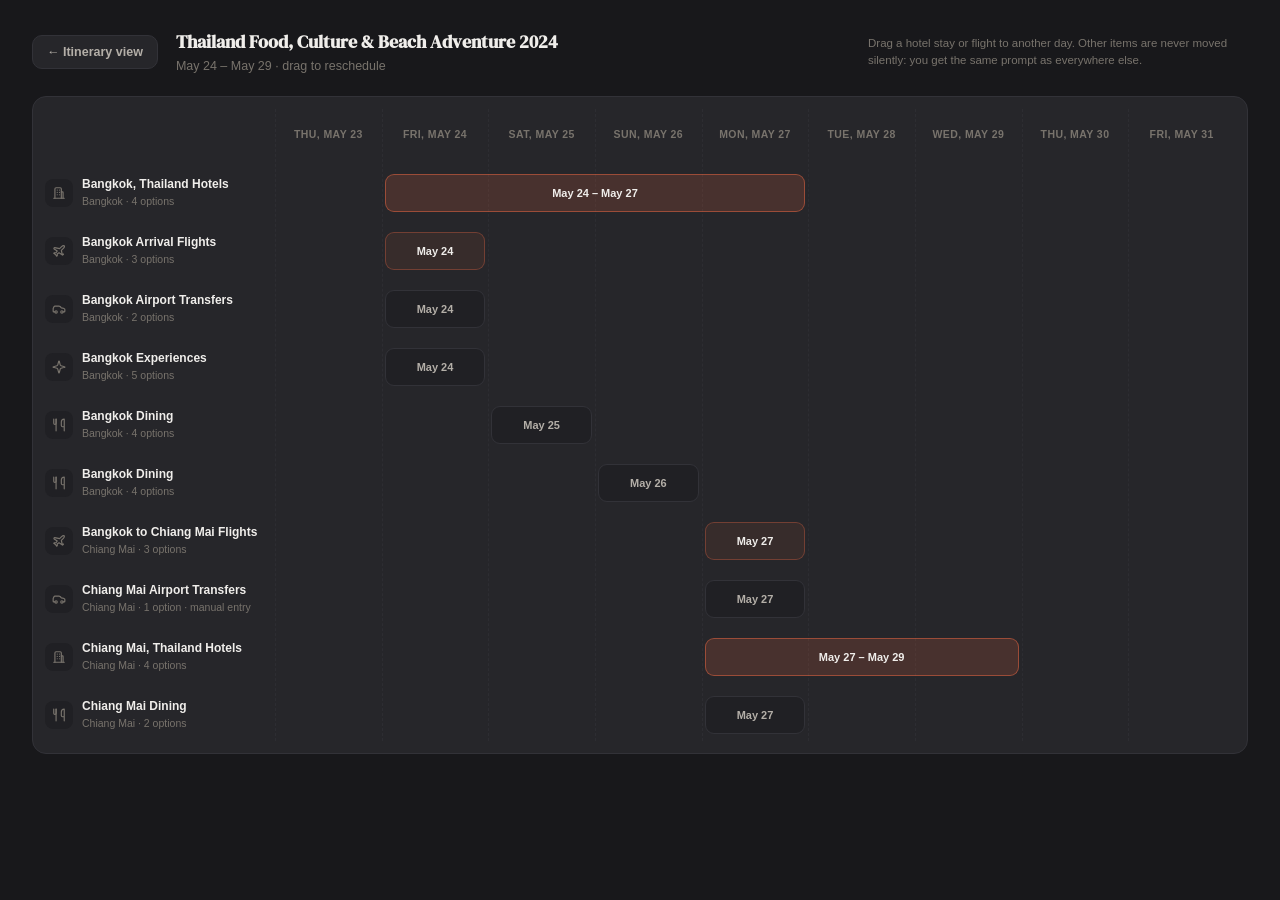
==== calendar.html @ bc31bc9a "Date cascade v3: 'other items' wording, inline date pills + prod-parity Edit Collection modal, re-pr" ====
<!DOCTYPE html>
<html lang="en" class="dark">
<head>
  <meta charset="UTF-8">
  <meta name="viewport" content="width=device-width, initial-scale=1.0">
  <title>Trip Calendar — Maestro Conductor (CON-1626)</title>
  <link rel="stylesheet" href="app-L9EWFWjM.css">
  <link rel="stylesheet" href="add-flow.css">
  <link rel="stylesheet" href="date-cascade.css">
  <style>
    body { background: var(--color-maestro-bg); color: var(--color-maestro-text-primary); font-family: -apple-system, BlinkMacSystemFont, 'Segoe UI', sans-serif; padding: 28px 32px; }
  </style>
</head>
<body>
  <div class="cal-wrap">
    <div class="cal-top">
      <a class="dc-cal-link" href="trip-detail.html" style="margin:0">← Itinerary view</a>
      <div class="cal-titles">
        <h1 class="cal-title">Thailand Food, Culture &amp; Beach Adventure 2024</h1>
        <div class="cal-range" id="cal-range"></div>
      </div>
      <div class="cal-hint">Drag a hotel stay or flight to another day. Other items are never moved silently: you get the same prompt as everywhere else.</div>
    </div>
    <div class="cal-grid" id="cal-grid"></div>
  </div>

  <script src="add-flow.js"></script>
  <script src="date-cascade.js"></script>
  <script src="dc-calendar.js"></script>
</body>
</html>
---- app-L9EWFWjM.css ----
@import "https://fonts.googleapis.com/css2?family=Commissioner:wght@100..900&family=Inter:wght@300;400;500;600;700&family=DM+Serif+Display:ital@0;1&display=swap";@layer components;@layer properties{@supports (((-webkit-hyphens:none)) and (not (margin-trim:inline))) or ((-moz-orient:inline) and (not (color:rgb(from red r g b)))){*,:before,:after,::backdrop{--tw-translate-x:0;--tw-translate-y:0;--tw-translate-z:0;--tw-scale-x:1;--tw-scale-y:1;--tw-scale-z:1;--tw-rotate-x:initial;--tw-rotate-y:initial;--tw-rotate-z:initial;--tw-skew-x:initial;--tw-skew-y:initial;--tw-scroll-snap-strictness:proximity;--tw-space-y-reverse:0;--tw-divide-y-reverse:0;--tw-border-style:solid;--tw-gradient-position:initial;--tw-gradient-from:#0000;--tw-gradient-via:#0000;--tw-gradient-to:#0000;--tw-gradient-stops:initial;--tw-gradient-via-stops:initial;--tw-gradient-from-position:0%;--tw-gradient-via-position:50%;--tw-gradient-to-position:100%;--tw-leading:initial;--tw-font-weight:initial;--tw-tracking:initial;--tw-ordinal:initial;--tw-slashed-zero:initial;--tw-numeric-figure:initial;--tw-numeric-spacing:initial;--tw-numeric-fraction:initial;--tw-shadow:0 0 #0000;--tw-shadow-color:initial;--tw-shadow-alpha:100%;--tw-inset-shadow:0 0 #0000;--tw-inset-shadow-color:initial;--tw-inset-shadow-alpha:100%;--tw-ring-color:initial;--tw-ring-shadow:0 0 #0000;--tw-inset-ring-color:initial;--tw-inset-ring-shadow:0 0 #0000;--tw-ring-inset:initial;--tw-ring-offset-width:0px;--tw-ring-offset-color:#fff;--tw-ring-offset-shadow:0 0 #0000;--tw-outline-style:solid;--tw-blur:initial;--tw-brightness:initial;--tw-contrast:initial;--tw-grayscale:initial;--tw-hue-rotate:initial;--tw-invert:initial;--tw-opacity:initial;--tw-saturate:initial;--tw-sepia:initial;--tw-drop-shadow:initial;--tw-drop-shadow-color:initial;--tw-drop-shadow-alpha:100%;--tw-drop-shadow-size:initial;--tw-backdrop-blur:initial;--tw-backdrop-brightness:initial;--tw-backdrop-contrast:initial;--tw-backdrop-grayscale:initial;--tw-backdrop-hue-rotate:initial;--tw-backdrop-invert:initial;--tw-backdrop-opacity:initial;--tw-backdrop-saturate:initial;--tw-backdrop-sepia:initial;--tw-duration:initial;--tw-ease:initial;--tw-content:"";--tw-animation-delay:0s;--tw-animation-direction:normal;--tw-animation-duration:initial;--tw-animation-fill-mode:none;--tw-animation-iteration-count:1;--tw-enter-blur:0;--tw-enter-opacity:1;--tw-enter-rotate:0;--tw-enter-scale:1;--tw-enter-translate-x:0;--tw-enter-translate-y:0;--tw-exit-blur:0;--tw-exit-opacity:1;--tw-exit-rotate:0;--tw-exit-scale:1;--tw-exit-translate-x:0;--tw-exit-translate-y:0}}}@layer theme{:root,:host{--font-sans:"Commissioner", "Inter", ui-sans-serif, system-ui, sans-serif;--font-serif:"DM Serif Display", ui-serif, Georgia, Cambria, "Times New Roman", serif;--font-mono:ui-monospace, SFMono-Regular, Menlo, Monaco, Consolas, "Liberation Mono", "Courier New", monospace;--color-red-400:oklch(70.4% .191 22.216);--color-red-500:oklch(63.7% .237 25.331);--color-red-600:oklch(57.7% .245 27.325);--color-red-700:oklch(50.5% .213 27.518);--color-orange-500:oklch(70.5% .213 47.604);--color-amber-50:oklch(98.7% .022 95.277);--color-amber-300:oklch(87.9% .169 91.605);--color-amber-500:oklch(76.9% .188 70.08);--color-amber-600:oklch(66.6% .179 58.318);--color-amber-700:oklch(55.5% .163 48.998);--color-amber-950:oklch(27.9% .077 45.635);--color-emerald-50:oklch(97.9% .021 166.113);--color-emerald-300:oklch(84.5% .143 164.978);--color-emerald-500:oklch(69.6% .17 162.48);--color-emerald-600:oklch(59.6% .145 163.225);--color-emerald-700:oklch(50.8% .118 165.612);--color-emerald-950:oklch(26.2% .051 172.552);--color-teal-50:oklch(98.4% .014 180.72);--color-teal-300:oklch(85.5% .138 181.071);--color-teal-600:oklch(60% .118 184.704);--color-teal-700:oklch(51.1% .096 186.391);--color-teal-950:oklch(27.7% .046 192.524);--color-cyan-50:oklch(98.4% .019 200.873);--color-cyan-300:oklch(86.5% .127 207.078);--color-cyan-600:oklch(60.9% .126 221.723);--color-cyan-700:oklch(52% .105 223.128);--color-cyan-950:oklch(30.2% .056 229.695);--color-blue-50:oklch(97% .014 254.604);--color-blue-300:oklch(80.9% .105 251.813);--color-blue-500:oklch(62.3% .214 259.815);--color-blue-600:oklch(54.6% .245 262.881);--color-blue-700:oklch(48.8% .243 264.376);--color-blue-950:oklch(28.2% .091 267.935);--color-purple-50:oklch(97.7% .014 308.299);--color-purple-300:oklch(82.7% .119 306.383);--color-purple-600:oklch(55.8% .288 302.321);--color-purple-700:oklch(49.6% .265 301.924);--color-purple-950:oklch(29.1% .149 302.717);--color-slate-100:oklch(96.8% .007 247.896);--color-slate-300:oklch(86.9% .022 252.894);--color-slate-600:oklch(44.6% .043 257.281);--color-slate-700:oklch(37.2% .044 257.287);--color-slate-800:oklch(27.9% .041 260.031);--color-gray-100:oklch(96.7% .003 264.542);--color-gray-300:oklch(87.2% .01 258.338);--color-gray-400:oklch(70.7% .022 261.325);--color-gray-600:oklch(44.6% .03 256.802);--color-gray-700:oklch(37.3% .034 259.733);--color-gray-800:oklch(27.8% .033 256.848);--color-black:#000;--color-white:#fff;--spacing:.25rem;--container-xs:20rem;--container-sm:24rem;--container-md:28rem;--container-lg:32rem;--container-xl:36rem;--container-2xl:42rem;--container-3xl:48rem;--container-4xl:56rem;--container-5xl:64rem;--container-6xl:72rem;--text-xs:.75rem;--text-xs--line-height:calc(1 / .75);--text-sm:.875rem;--text-sm--line-height:calc(1.25 / .875);--text-base:1rem;--text-base--line-height:calc(1.5 / 1);--text-lg:1.125rem;--text-lg--line-height:calc(1.75 / 1.125);--text-xl:1.25rem;--text-xl--line-height:calc(1.75 / 1.25);--text-2xl:1.5rem;--text-2xl--line-height:calc(2 / 1.5);--text-3xl:1.875rem;--text-3xl--line-height:calc(2.25 / 1.875);--text-4xl:2.25rem;--text-4xl--line-height:calc(2.5 / 2.25);--text-5xl:3rem;--text-5xl--line-height:1;--font-weight-normal:400;--font-weight-medium:500;--font-weight-semibold:600;--font-weight-bold:700;--tracking-tight:-.025em;--tracking-normal:0em;--tracking-wide:.025em;--tracking-wider:.05em;--tracking-widest:.1em;--leading-tight:1.25;--leading-snug:1.375;--leading-relaxed:1.625;--drop-shadow-sm:0 1px 2px #00000026;--drop-shadow-2xl:0 25px 25px #00000026;--ease-out:cubic-bezier(0, 0, .2, 1);--ease-in-out:cubic-bezier(.4, 0, .2, 1);--animate-spin:spin 1s linear infinite;--animate-pulse:pulse 2s cubic-bezier(.4, 0, .6, 1) infinite;--animate-bounce:bounce 1s infinite;--blur-sm:8px;--aspect-video:16 / 9;--default-transition-duration:.15s;--default-transition-timing-function:cubic-bezier(.4, 0, .2, 1);--default-font-family:var(--font-sans);--default-mono-font-family:var(--font-mono);--ease-maestro:cubic-bezier(.4, 0, .2, 1);--color-maestro-bg:rgb(var(--maestro-bg));--color-maestro-surface:rgb(var(--maestro-surface));--color-maestro-surface-raised:rgb(var(--maestro-surface-raised));--color-maestro-border:rgb(var(--maestro-border));--color-maestro-border-hover:rgb(var(--maestro-border-hover));--color-maestro-accent:rgb(var(--maestro-accent));--color-maestro-accent-hover:rgb(var(--maestro-accent-hover));--color-maestro-accent-light:rgb(var(--maestro-accent-light));--color-maestro-text-primary:rgb(var(--maestro-text-primary));--color-maestro-text-secondary:rgb(var(--maestro-text-secondary));--color-maestro-text-tertiary:rgb(var(--maestro-text-tertiary));--color-maestro-success:rgb(var(--maestro-success));--color-maestro-success-light:rgb(var(--maestro-success-light));--color-maestro-warning:rgb(var(--maestro-warning));--color-maestro-warning-light:rgb(var(--maestro-warning-light));--color-maestro-danger:rgb(var(--maestro-danger));--color-maestro-danger-light:rgb(var(--maestro-danger-light));--color-maestro-info:rgb(var(--maestro-info));--color-maestro-info-light:rgb(var(--maestro-info-light));--color-maestro-review:rgb(var(--maestro-review));--color-maestro-card:rgb(var(--maestro-card));--color-maestro-warm-surface:rgb(var(--maestro-warm-surface));--color-maestro-amber:rgb(var(--maestro-amber));--color-maestro-amber-soft:rgb(var(--maestro-amber-soft));--color-maestro-chip-blue:rgb(var(--maestro-chip-blue));--color-maestro-chip-blue-soft:rgb(var(--maestro-chip-blue-soft));--color-maestro-chip-green:rgb(var(--maestro-chip-green));--color-maestro-chip-green-soft:rgb(var(--maestro-chip-green-soft));--color-maestro-chip-purple:rgb(var(--maestro-chip-purple));--color-maestro-chip-purple-soft:rgb(var(--maestro-chip-purple-soft));--color-maestro-chip-pink:rgb(var(--maestro-chip-pink));--color-maestro-chip-pink-soft:rgb(var(--maestro-chip-pink-soft));--color-maestro-chip-teal:rgb(var(--maestro-chip-teal));--color-maestro-chip-teal-soft:rgb(var(--maestro-chip-teal-soft));--color-maestro-chip-orange:rgb(var(--maestro-chip-orange));--color-maestro-chip-orange-soft:rgb(var(--maestro-chip-orange-soft));--color-maestro-on-primary:rgb(var(--maestro-on-primary));--color-maestro-on-accent:rgb(var(--maestro-on-accent));--color-maestro-on-danger:rgb(var(--maestro-on-danger));--color-maestro-on-success:rgb(var(--maestro-on-success));--color-maestro-on-warning:rgb(var(--maestro-on-warning));--color-maestro-overlay:rgb(var(--maestro-overlay));--color-maestro-control-knob:rgb(var(--maestro-control-knob));--animate-pulse-dot:pulse-dot 1.5s ease-in-out infinite;--animate-slide-up:slide-up .2s ease-out;--animate-modal-in:modal-in .15s ease-out;--animate-bounce-dot-1:bounce-dot .6s ease-in-out infinite;--animate-bounce-dot-2:bounce-dot .6s ease-in-out .15s infinite;--animate-bounce-dot-3:bounce-dot .6s ease-in-out .3s infinite;--animate-thinking-pulse-slow:thinking-pulse-slow 2.4s ease-in-out infinite;--animate-thinking-pulse-fast:thinking-pulse-fast 1.4s ease-in-out infinite;--animate-thinking-spin:thinking-spin 8s linear infinite;--animate-slide-in-right:slide-in-right .2s ease-out;--animate-check-in:check-in .15s ease-out;--animate-fade-in:fade-in .15s ease-out;--animate-maestro-fade-in:maestro-fade-in .2s ease-out}}@layer base{*,:after,:before,::backdrop{box-sizing:border-box;border:0 solid;margin:0;padding:0}::file-selector-button{box-sizing:border-box;border:0 solid;margin:0;padding:0}html,:host{-webkit-text-size-adjust:100%;tab-size:4;line-height:1.5;font-family:var(--default-font-family,ui-sans-serif, system-ui, sans-serif, "Apple Color Emoji", "Segoe UI Emoji", "Segoe UI Symbol", "Noto Color Emoji");font-feature-settings:var(--default-font-feature-settings,normal);font-variation-settings:var(--default-font-variation-settings,normal);-webkit-tap-highlight-color:transparent}hr{height:0;color:inherit;border-top-width:1px}abbr:where([title]){-webkit-text-decoration:underline dotted;text-decoration:underline dotted}h1,h2,h3,h4,h5,h6{font-size:inherit;font-weight:inherit}a{color:inherit;-webkit-text-decoration:inherit;-webkit-text-decoration:inherit;-webkit-text-decoration:inherit;-webkit-text-decoration:inherit;text-decoration:inherit}b,strong{font-weight:bolder}code,kbd,samp,pre{font-family:var(--default-mono-font-family,ui-monospace, SFMono-Regular, Menlo, Monaco, Consolas, "Liberation Mono", "Courier New", monospace);font-feature-settings:var(--default-mono-font-feature-settings,normal);font-variation-settings:var(--default-mono-font-variation-settings,normal);font-size:1em}small{font-size:80%}sub,sup{vertical-align:baseline;font-size:75%;line-height:0;position:relative}sub{bottom:-.25em}sup{top:-.5em}table{text-indent:0;border-color:inherit;border-collapse:collapse}:-moz-focusring{outline:auto}progress{vertical-align:baseline}summary{display:list-item}ol,ul,menu{list-style:none}img,svg,video,canvas,audio,iframe,embed,object{vertical-align:middle;display:block}img,video{max-width:100%;height:auto}button,input,select,optgroup,textarea{font:inherit;font-feature-settings:inherit;font-variation-settings:inherit;letter-spacing:inherit;color:inherit;opacity:1;background-color:#0000;border-radius:0}::file-selector-button{font:inherit;font-feature-settings:inherit;font-variation-settings:inherit;letter-spacing:inherit;color:inherit;opacity:1;background-color:#0000;border-radius:0}:where(select:is([multiple],[size])) optgroup{font-weight:bolder}:where(select:is([multiple],[size])) optgroup option{padding-inline-start:20px}::file-selector-button{margin-inline-end:4px}::placeholder{opacity:1}@supports (not ((-webkit-appearance:-apple-pay-button))) or (contain-intrinsic-size:1px){::placeholder{color:currentColor}@supports (color:color-mix(in lab, red, red)){::placeholder{color:color-mix(in oklab, currentcolor 50%, transparent)}}}textarea{resize:vertical}::-webkit-search-decoration{-webkit-appearance:none}::-webkit-date-and-time-value{min-height:1lh;text-align:inherit}::-webkit-datetime-edit{display:inline-flex}::-webkit-datetime-edit-fields-wrapper{padding:0}::-webkit-datetime-edit{padding-block:0}::-webkit-datetime-edit-year-field{padding-block:0}::-webkit-datetime-edit-month-field{padding-block:0}::-webkit-datetime-edit-day-field{padding-block:0}::-webkit-datetime-edit-hour-field{padding-block:0}::-webkit-datetime-edit-minute-field{padding-block:0}::-webkit-datetime-edit-second-field{padding-block:0}::-webkit-datetime-edit-millisecond-field{padding-block:0}::-webkit-datetime-edit-meridiem-field{padding-block:0}::-webkit-calendar-picker-indicator{line-height:1}:-moz-ui-invalid{box-shadow:none}button,input:where([type=button],[type=reset],[type=submit]){appearance:button}::file-selector-button{appearance:button}::-webkit-inner-spin-button{height:auto}::-webkit-outer-spin-button{height:auto}[hidden]:where(:not([hidden=until-found])){display:none!important}*{border-color:var(--border);outline-color:var(--ring)}@supports (color:color-mix(in lab, red, red)){*{outline-color:color-mix(in oklab, var(--ring) 50%, transparent)}}h1{font-family:var(--font-serif);font-weight:400}.prose :is(h1,h2,h3,h4,h5,h6){font-family:var(--font-sans)}.agent-stream p:last-child:after{content:"";vertical-align:text-bottom;background:var(--color-maestro-accent);width:2px;height:1.05em;margin-left:2px;animation:1s step-end infinite agent-caret-blink;display:inline-block}.glass-form input:not([type=checkbox]):not([type=radio]),.glass-form select,.glass-form textarea{-webkit-backdrop-filter:blur(2px);backdrop-filter:blur(2px);background-color:#ffffff0a;border-color:#ffffff1f}.glass-form input:not([type=checkbox]):not([type=radio]):focus,.glass-form select:focus,.glass-form textarea:focus{background-color:#ffffff14;border-color:#ffffff38}.glass-form button[role=radio]:not([aria-checked=true]),.glass-form button[role=tab]:not([aria-selected=true]){background-color:#ffffff08;border-color:#ffffff1a}}@layer utilities{.pointer-events-auto{pointer-events:auto}.pointer-events-none{pointer-events:none}.collapse{visibility:collapse}.invisible{visibility:hidden}.visible{visibility:visible}.sr-only{clip-path:inset(50%);white-space:nowrap;border-width:0;width:1px;height:1px;margin:-1px;padding:0;position:absolute;overflow:hidden}.absolute{position:absolute}.fixed{position:fixed}.relative{position:relative}.static{position:static}.sticky{position:sticky}.inset-0{inset:calc(var(--spacing) * 0)}.inset-x-0{inset-inline:calc(var(--spacing) * 0)}.inset-y-0{inset-block:calc(var(--spacing) * 0)}.start{inset-inline-start:var(--spacing)}.start\!{inset-inline-start:var(--spacing)!important}.\!end{inset-inline-end:var(--spacing)!important}.end{inset-inline-end:var(--spacing)}.-top-1{top:calc(var(--spacing) * -1)}.-top-1\.5{top:calc(var(--spacing) * -1.5)}.-top-2{top:calc(var(--spacing) * -2)}.top-0{top:calc(var(--spacing) * 0)}.top-0\.5{top:calc(var(--spacing) * .5)}.top-1{top:calc(var(--spacing) * 1)}.top-1\.5{top:calc(var(--spacing) * 1.5)}.top-1\/2{top:50%}.top-1\/3{top:33.3333%}.top-2{top:calc(var(--spacing) * 2)}.top-3{top:calc(var(--spacing) * 3)}.top-4{top:calc(var(--spacing) * 4)}.top-10{top:calc(var(--spacing) * 10)}.top-100{top:calc(var(--spacing) * 100)}.top-\[20vh\]{top:20vh}.top-\[140px\]{top:140px}.top-\[calc\(100\%\+4px\)\]{top:calc(100% + 4px)}.top-full{top:100%}.-right-1{right:calc(var(--spacing) * -1)}.-right-1\.5{right:calc(var(--spacing) * -1.5)}.right-0{right:calc(var(--spacing) * 0)}.right-0\.5{right:calc(var(--spacing) * .5)}.right-1{right:calc(var(--spacing) * 1)}.right-1\.5{right:calc(var(--spacing) * 1.5)}.right-2{right:calc(var(--spacing) * 2)}.right-2\.5{right:calc(var(--spacing) * 2.5)}.right-3{right:calc(var(--spacing) * 3)}.right-4{right:calc(var(--spacing) * 4)}.right-full{right:100%}.-bottom-1{bottom:calc(var(--spacing) * -1)}.-bottom-1\.5{bottom:calc(var(--spacing) * -1.5)}.bottom-0{bottom:calc(var(--spacing) * 0)}.bottom-1{bottom:calc(var(--spacing) * 1)}.bottom-1\.5{bottom:calc(var(--spacing) * 1.5)}.bottom-2{bottom:calc(var(--spacing) * 2)}.bottom-4{bottom:calc(var(--spacing) * 4)}.bottom-9{bottom:calc(var(--spacing) * 9)}.bottom-full{bottom:100%}.left-0{left:calc(var(--spacing) * 0)}.left-0\.5{left:calc(var(--spacing) * .5)}.left-1{left:calc(var(--spacing) * 1)}.left-1\/2{left:50%}.left-2{left:calc(var(--spacing) * 2)}.left-2\.5{left:calc(var(--spacing) * 2.5)}.left-3{left:calc(var(--spacing) * 3)}.left-4{left:calc(var(--spacing) * 4)}.left-6{left:calc(var(--spacing) * 6)}.left-full{left:100%}.isolate{isolation:isolate}.z-0{z-index:0}.z-10{z-index:10}.z-20{z-index:20}.z-30{z-index:30}.z-40{z-index:40}.z-50{z-index:50}.z-\[60\]{z-index:60}.z-\[100\]{z-index:100}.order-first{order:-9999}.order-last{order:9999}.col-span-2{grid-column:span 2/span 2}.col-span-7{grid-column:span 7/span 7}.row-1{grid-row:1}.row-2{grid-row:2}.row-3{grid-row:3}.row-4{grid-row:4}.row-5{grid-row:5}.row-6{grid-row:6}.container{width:100%}@media (width>=40rem){.container{max-width:40rem}}@media (width>=48rem){.container{max-width:48rem}}@media (width>=64rem){.container{max-width:64rem}}@media (width>=80rem){.container{max-width:80rem}}@media (width>=96rem){.container{max-width:96rem}}.m-0{margin:calc(var(--spacing) * 0)}.m-1{margin:calc(var(--spacing) * 1)}.m-2{margin:calc(var(--spacing) * 2)}.m-3{margin:calc(var(--spacing) * 3)}.m-42{margin:calc(var(--spacing) * 42)}.m-99{margin:calc(var(--spacing) * 99)}.m-auto{margin:auto}.-mx-1{margin-inline:calc(var(--spacing) * -1)}.-mx-2{margin-inline:calc(var(--spacing) * -2)}.-mx-4{margin-inline:calc(var(--spacing) * -4)}.mx-0{margin-inline:calc(var(--spacing) * 0)}.mx-0\.5{margin-inline:calc(var(--spacing) * .5)}.mx-1{margin-inline:calc(var(--spacing) * 1)}.mx-4{margin-inline:calc(var(--spacing) * 4)}.mx-auto{margin-inline:auto}.-my-0\.5{margin-block:calc(var(--spacing) * -.5)}.-my-3{margin-block:calc(var(--spacing) * -3)}.my-0\.5{margin-block:calc(var(--spacing) * .5)}.my-1{margin-block:calc(var(--spacing) * 1)}.my-1\.5{margin-block:calc(var(--spacing) * 1.5)}.my-2{margin-block:calc(var(--spacing) * 2)}.my-3{margin-block:calc(var(--spacing) * 3)}.my-4{margin-block:calc(var(--spacing) * 4)}.me-1{margin-inline-end:calc(var(--spacing) * 1)}.-mt-0\.5{margin-top:calc(var(--spacing) * -.5)}.-mt-1{margin-top:calc(var(--spacing) * -1)}.-mt-2{margin-top:calc(var(--spacing) * -2)}.-mt-4{margin-top:calc(var(--spacing) * -4)}.mt-0{margin-top:calc(var(--spacing) * 0)}.mt-0\.5{margin-top:calc(var(--spacing) * .5)}.mt-1{margin-top:calc(var(--spacing) * 1)}.mt-1\.5{margin-top:calc(var(--spacing) * 1.5)}.mt-2{margin-top:calc(var(--spacing) * 2)}.mt-2\.5{margin-top:calc(var(--spacing) * 2.5)}.mt-3{margin-top:calc(var(--spacing) * 3)}.mt-4{margin-top:calc(var(--spacing) * 4)}.mt-5{margin-top:calc(var(--spacing) * 5)}.mt-6{margin-top:calc(var(--spacing) * 6)}.mt-16{margin-top:calc(var(--spacing) * 16)}.mt-auto{margin-top:auto}.mt-px{margin-top:1px}.-mr-1\.5{margin-right:calc(var(--spacing) * -1.5)}.mr-1{margin-right:calc(var(--spacing) * 1)}.mr-1\.5{margin-right:calc(var(--spacing) * 1.5)}.mr-2{margin-right:calc(var(--spacing) * 2)}.-mb-4{margin-bottom:calc(var(--spacing) * -4)}.-mb-px{margin-bottom:-1px}.mb-0{margin-bottom:calc(var(--spacing) * 0)}.mb-0\.5{margin-bottom:calc(var(--spacing) * .5)}.mb-1{margin-bottom:calc(var(--spacing) * 1)}.mb-1\.5{margin-bottom:calc(var(--spacing) * 1.5)}.mb-2{margin-bottom:calc(var(--spacing) * 2)}.mb-2\.5{margin-bottom:calc(var(--spacing) * 2.5)}.mb-3{margin-bottom:calc(var(--spacing) * 3)}.mb-4{margin-bottom:calc(var(--spacing) * 4)}.mb-6{margin-bottom:calc(var(--spacing) * 6)}.mb-8{margin-bottom:calc(var(--spacing) * 8)}.mb-10{margin-bottom:calc(var(--spacing) * 10)}.mb-12{margin-bottom:calc(var(--spacing) * 12)}.-ml-1{margin-left:calc(var(--spacing) * -1)}.-ml-1\.5{margin-left:calc(var(--spacing) * -1.5)}.-ml-2{margin-left:calc(var(--spacing) * -2)}.ml-0\.5{margin-left:calc(var(--spacing) * .5)}.ml-1{margin-left:calc(var(--spacing) * 1)}.ml-1\.5{margin-left:calc(var(--spacing) * 1.5)}.ml-2{margin-left:calc(var(--spacing) * 2)}.ml-3{margin-left:calc(var(--spacing) * 3)}.ml-5{margin-left:calc(var(--spacing) * 5)}.ml-6{margin-left:calc(var(--spacing) * 6)}.ml-7{margin-left:calc(var(--spacing) * 7)}.ml-8{margin-left:calc(var(--spacing) * 8)}.ml-\[3px\]{margin-left:3px}.ml-auto{margin-left:auto}.line-clamp-1{-webkit-line-clamp:1;-webkit-box-orient:vertical;display:-webkit-box;overflow:hidden}.line-clamp-2{-webkit-line-clamp:2;-webkit-box-orient:vertical;display:-webkit-box;overflow:hidden}.line-clamp-3{-webkit-line-clamp:3;-webkit-box-orient:vertical;display:-webkit-box;overflow:hidden}.hide-scrollbar{scrollbar-width:none;-ms-overflow-style:none}.hide-scrollbar::-webkit-scrollbar{display:none}.no-scrollbar{-ms-overflow-style:none;scrollbar-width:none}.no-scrollbar::-webkit-scrollbar{display:none}.block{display:block}.contents{display:contents}.flex{display:flex}.grid{display:grid}.hidden{display:none}.inline{display:inline}.inline-block{display:inline-block}.inline-flex{display:inline-flex}.table{display:table}.aspect-\[2\/1\]{aspect-ratio:2}.aspect-\[3\/2\]{aspect-ratio:3/2}.aspect-\[16\/9\]{aspect-ratio:16/9}.aspect-square{aspect-ratio:1}.aspect-video{aspect-ratio:var(--aspect-video)}.\!size-4{width:calc(var(--spacing) * 4)!important;height:calc(var(--spacing) * 4)!important}.size-1\.5{width:calc(var(--spacing) * 1.5);height:calc(var(--spacing) * 1.5)}.size-2{width:calc(var(--spacing) * 2);height:calc(var(--spacing) * 2)}.size-2\.5{width:calc(var(--spacing) * 2.5);height:calc(var(--spacing) * 2.5)}.size-3{width:calc(var(--spacing) * 3);height:calc(var(--spacing) * 3)}.size-3\.5{width:calc(var(--spacing) * 3.5);height:calc(var(--spacing) * 3.5)}.size-4{width:calc(var(--spacing) * 4);height:calc(var(--spacing) * 4)}.size-5{width:calc(var(--spacing) * 5);height:calc(var(--spacing) * 5)}.size-6{width:calc(var(--spacing) * 6);height:calc(var(--spacing) * 6)}.size-7{width:calc(var(--spacing) * 7);height:calc(var(--spacing) * 7)}.size-8{width:calc(var(--spacing) * 8);height:calc(var(--spacing) * 8)}.size-9{width:calc(var(--spacing) * 9);height:calc(var(--spacing) * 9)}.size-14{width:calc(var(--spacing) * 14);height:calc(var(--spacing) * 14)}.size-full{width:100%;height:100%}.h-0{height:calc(var(--spacing) * 0)}.h-0\.5{height:calc(var(--spacing) * .5)}.h-1{height:calc(var(--spacing) * 1)}.h-1\.5{height:calc(var(--spacing) * 1.5)}.h-2{height:calc(var(--spacing) * 2)}.h-2\.5{height:calc(var(--spacing) * 2.5)}.h-3{height:calc(var(--spacing) * 3)}.h-3\.5{height:calc(var(--spacing) * 3.5)}.h-4{height:calc(var(--spacing) * 4)}.h-5{height:calc(var(--spacing) * 5)}.h-6{height:calc(var(--spacing) * 6)}.h-7{height:calc(var(--spacing) * 7)}.h-8{height:calc(var(--spacing) * 8)}.h-8\!{height:calc(var(--spacing) * 8)!important}.h-9{height:calc(var(--spacing) * 9)}.h-10{height:calc(var(--spacing) * 10)}.h-11{height:calc(var(--spacing) * 11)}.h-12{height:calc(var(--spacing) * 12)}.h-14{height:calc(var(--spacing) * 14)}.h-16{height:calc(var(--spacing) * 16)}.h-20{height:calc(var(--spacing) * 20)}.h-28{height:calc(var(--spacing) * 28)}.h-32{height:calc(var(--spacing) * 32)}.h-36{height:calc(var(--spacing) * 36)}.h-40{height:calc(var(--spacing) * 40)}.h-48{height:calc(var(--spacing) * 48)}.h-56{height:calc(var(--spacing) * 56)}.h-60{height:calc(var(--spacing) * 60)}.h-64{height:calc(var(--spacing) * 64)}.h-72{height:calc(var(--spacing) * 72)}.h-80{height:calc(var(--spacing) * 80)}.h-\[2px\]{height:2px}.h-\[14px\]{height:14px}.h-\[16px\]{height:16px}.h-\[18px\]{height:18px}.h-\[22px\]{height:22px}.h-\[240px\]{height:240px}.h-\[300px\]{height:300px}.h-\[400px\]{height:400px}.h-\[500px\]{height:500px}.h-\[calc\(--spacing\(5\.25\)\)\]{height:calc(calc(var(--spacing) * 5.25))}.h-\[calc\(100\%-1px\)\]{height:calc(100% - 1px)}.h-\[calc\(100vh-3\.5rem\)\]{height:calc(100vh - 3.5rem)}.h-\[min\(680px\,calc\(100dvh-2rem\)\)\]{height:min(680px,100dvh - 2rem)}.h-\[min\(880px\,calc\(100dvh-3rem\)\)\]{height:min(880px,100dvh - 3rem)}.h-auto{height:auto}.h-full{height:100%}.h-px{height:1px}.h-screen{height:100vh}.\!max-h-none{max-height:none!important}.max-h-\(--available-height\){max-height:var(--available-height)}.max-h-0{max-height:calc(var(--spacing) * 0)}.max-h-32{max-height:calc(var(--spacing) * 32)}.max-h-44{max-height:calc(var(--spacing) * 44)}.max-h-48{max-height:calc(var(--spacing) * 48)}.max-h-60{max-height:calc(var(--spacing) * 60)}.max-h-64{max-height:calc(var(--spacing) * 64)}.max-h-72{max-height:calc(var(--spacing) * 72)}.max-h-80{max-height:calc(var(--spacing) * 80)}.max-h-\[40rem\]{max-height:40rem}.max-h-\[60vh\]{max-height:60vh}.max-h-\[80vh\]{max-height:80vh}.max-h-\[85vh\]{max-height:85vh}.max-h-\[90vh\]{max-height:90vh}.max-h-\[160px\]{max-height:160px}.max-h-\[220px\]{max-height:220px}.max-h-\[240px\]{max-height:240px}.max-h-\[320px\]{max-height:320px}.max-h-\[380px\]{max-height:380px}.max-h-\[480px\]{max-height:480px}.max-h-\[2000px\]{max-height:2000px}.max-h-\[min\(calc\(--spacing\(72\)---spacing\(9\)\)\,calc\(var\(--available-height\)---spacing\(9\)\)\)\]{max-height:min(calc(calc(var(--spacing) * 72) - calc(var(--spacing) * 9)), calc(var(--available-height) - calc(var(--spacing) * 9)))}.max-h-none{max-height:none}.touch-target{min-width:44px;min-height:44px}.\!min-h-0{min-height:calc(var(--spacing) * 0)!important}.min-h-0{min-height:calc(var(--spacing) * 0)}.min-h-8{min-height:calc(var(--spacing) * 8)}.min-h-\[4\.5rem\]{min-height:4.5rem}.min-h-\[20px\]{min-height:20px}.min-h-\[60vh\]{min-height:60vh}.min-h-\[64px\]{min-height:64px}.min-h-\[72px\]{min-height:72px}.min-h-\[80px\]{min-height:80px}.min-h-screen{min-height:100vh}.\!w-auto{width:auto!important}.w-\(--anchor-width\){width:var(--anchor-width)}.w-0{width:calc(var(--spacing) * 0)}.w-0\.5{width:calc(var(--spacing) * .5)}.w-1{width:calc(var(--spacing) * 1)}.w-1\.5{width:calc(var(--spacing) * 1.5)}.w-1\/2{width:50%}.w-2{width:calc(var(--spacing) * 2)}.w-2\.5{width:calc(var(--spacing) * 2.5)}.w-3{width:calc(var(--spacing) * 3)}.w-3\.5{width:calc(var(--spacing) * 3.5)}.w-3\/4{width:75%}.w-4{width:calc(var(--spacing) * 4)}.w-5{width:calc(var(--spacing) * 5)}.w-6{width:calc(var(--spacing) * 6)}.w-7{width:calc(var(--spacing) * 7)}.w-8{width:calc(var(--spacing) * 8)}.w-9{width:calc(var(--spacing) * 9)}.w-10{width:calc(var(--spacing) * 10)}.w-11{width:calc(var(--spacing) * 11)}.w-12{width:calc(var(--spacing) * 12)}.w-14{width:calc(var(--spacing) * 14)}.w-16{width:calc(var(--spacing) * 16)}.w-20{width:calc(var(--spacing) * 20)}.w-24{width:calc(var(--spacing) * 24)}.w-28{width:calc(var(--spacing) * 28)}.w-32{width:calc(var(--spacing) * 32)}.w-36{width:calc(var(--spacing) * 36)}.w-40{width:calc(var(--spacing) * 40)}.w-44{width:calc(var(--spacing) * 44)}.w-48{width:calc(var(--spacing) * 48)}.w-52{width:calc(var(--spacing) * 52)}.w-56{width:calc(var(--spacing) * 56)}.w-60{width:calc(var(--spacing) * 60)}.w-64{width:calc(var(--spacing) * 64)}.w-72{width:calc(var(--spacing) * 72)}.w-80{width:calc(var(--spacing) * 80)}.w-\[7\%\]{width:7%}.w-\[8\%\]{width:8%}.w-\[9\%\]{width:9%}.w-\[11\%\]{width:11%}.w-\[14\%\]{width:14%}.w-\[18px\]{width:18px}.w-\[20\%\]{width:20%}.w-\[22px\]{width:22px}.w-\[24\%\]{width:24%}.w-\[36px\]{width:36px}.w-\[70px\]{width:70px}.w-\[80px\]{width:80px}.w-\[82px\]{width:82px}.w-\[90px\]{width:90px}.w-\[100px\]{width:100px}.w-\[110px\]{width:110px}.w-\[130px\]{width:130px}.w-\[150px\]{width:150px}.w-\[200px\]{width:200px}.w-\[220px\]{width:220px}.w-\[240px\]{width:240px}.w-\[260px\]{width:260px}.w-\[280px\]{width:280px}.w-\[300px\]{width:300px}.w-\[320px\]{width:320px}.w-\[360px\]{width:360px}.w-\[380px\]{width:380px}.w-\[400px\]{width:400px}.w-\[420px\]{width:420px}.w-\[440px\]{width:440px}.w-\[480px\]{width:480px}.w-\[520px\]{width:520px}.w-\[calc\(100vw-1rem\)\]{width:calc(100vw - 1rem)}.w-\[calc\(100vw-2rem\)\]{width:calc(100vw - 2rem)}.w-\[min\(56rem\,calc\(100vw-3rem\)\)\]{width:min(56rem,100vw - 3rem)}.w-\[min\(560px\,calc\(100vw-2rem\)\)\]{width:min(560px,100vw - 2rem)}.w-\[min\(960px\,calc\(100vw-2rem\)\)\]{width:min(960px,100vw - 2rem)}.w-auto{width:auto}.w-fit{width:fit-content}.w-full{width:100%}.w-px{width:1px}.\!max-w-\[calc\(100vw-1rem\)\]{max-width:calc(100vw - 1rem)!important}.max-w-\(--available-width\){max-width:var(--available-width)}.max-w-2xl{max-width:var(--container-2xl)}.max-w-3xl{max-width:var(--container-3xl)}.max-w-4xl{max-width:var(--container-4xl)}.max-w-5xl{max-width:var(--container-5xl)}.max-w-6xl{max-width:var(--container-6xl)}.max-w-\[8\.5rem\]{max-width:8.5rem}.max-w-\[16rem\]{max-width:16rem}.max-w-\[75\%\]{max-width:75%}.max-w-\[80\%\]{max-width:80%}.max-w-\[85\%\]{max-width:85%}.max-w-\[88\%\]{max-width:88%}.max-w-\[90vw\]{max-width:90vw}.max-w-\[100px\]{max-width:100px}.max-w-\[120px\]{max-width:120px}.max-w-\[140px\]{max-width:140px}.max-w-\[150px\]{max-width:150px}.max-w-\[160px\]{max-width:160px}.max-w-\[180px\]{max-width:180px}.max-w-\[200px\]{max-width:200px}.max-w-\[220px\]{max-width:220px}.max-w-\[240px\]{max-width:240px}.max-w-\[320px\]{max-width:320px}.max-w-\[900px\]{max-width:900px}.max-w-\[calc\(100\%-2rem\)\]{max-width:calc(100% - 2rem)}.max-w-full{max-width:100%}.max-w-lg{max-width:var(--container-lg)}.max-w-md{max-width:var(--container-md)}.max-w-none{max-width:none}.max-w-sm{max-width:var(--container-sm)}.max-w-xl{max-width:var(--container-xl)}.max-w-xs{max-width:var(--container-xs)}.\!min-w-0{min-width:calc(var(--spacing) * 0)!important}.min-w-0{min-width:calc(var(--spacing) * 0)}.min-w-16{min-width:calc(var(--spacing) * 16)}.min-w-32{min-width:calc(var(--spacing) * 32)}.min-w-\[2ch\]{min-width:2ch}.min-w-\[7rem\]{min-width:7rem}.min-w-\[8rem\]{min-width:8rem}.min-w-\[10rem\]{min-width:10rem}.min-w-\[14px\]{min-width:14px}.min-w-\[16px\]{min-width:16px}.min-w-\[18px\]{min-width:18px}.min-w-\[80px\]{min-width:80px}.min-w-\[96px\]{min-width:96px}.min-w-\[100px\]{min-width:100px}.min-w-\[120px\]{min-width:120px}.min-w-\[140px\]{min-width:140px}.min-w-\[150px\]{min-width:150px}.min-w-\[160px\]{min-width:160px}.min-w-\[180px\]{min-width:180px}.min-w-\[200px\]{min-width:200px}.min-w-\[220px\]{min-width:220px}.min-w-\[240px\]{min-width:240px}.min-w-\[280px\]{min-width:280px}.min-w-\[480px\]{min-width:480px}.min-w-\[calc\(var\(--anchor-width\)\+--spacing\(7\)\)\]{min-width:calc(var(--anchor-width) + calc(var(--spacing) * 7))}.min-w-\[var\(--radix-dropdown-menu-trigger-width\)\]{min-width:var(--radix-dropdown-menu-trigger-width)}.flex-1{flex:1}.flex-\[2\]{flex:2}.flex-\[3\]{flex:3}.flex-shrink-0{flex-shrink:0}.shrink{flex-shrink:1}.shrink-0{flex-shrink:0}.grow{flex-grow:1}.table-fixed{table-layout:fixed}.border-collapse{border-collapse:collapse}.origin-\(--transform-origin\){transform-origin:var(--transform-origin)}.-translate-x-1{--tw-translate-x:calc(var(--spacing) * -1);translate:var(--tw-translate-x) var(--tw-translate-y)}.-translate-x-1\/2{--tw-translate-x:calc(calc(1 / 2 * 100%) * -1);translate:var(--tw-translate-x) var(--tw-translate-y)}.-translate-x-3{--tw-translate-x:calc(var(--spacing) * -3);translate:var(--tw-translate-x) var(--tw-translate-y)}.translate-x-0\.5{--tw-translate-x:calc(var(--spacing) * .5);translate:var(--tw-translate-x) var(--tw-translate-y)}.translate-x-1\/2{--tw-translate-x:calc(1 / 2 * 100%);translate:var(--tw-translate-x) var(--tw-translate-y)}.translate-x-3{--tw-translate-x:calc(var(--spacing) * 3);translate:var(--tw-translate-x) var(--tw-translate-y)}.translate-x-4{--tw-translate-x:calc(var(--spacing) * 4);translate:var(--tw-translate-x) var(--tw-translate-y)}.translate-x-5{--tw-translate-x:calc(var(--spacing) * 5);translate:var(--tw-translate-x) var(--tw-translate-y)}.-translate-y-1{--tw-translate-y:calc(var(--spacing) * -1);translate:var(--tw-translate-x) var(--tw-translate-y)}.-translate-y-1\/2{--tw-translate-y:calc(calc(1 / 2 * 100%) * -1);translate:var(--tw-translate-x) var(--tw-translate-y)}.-translate-y-2{--tw-translate-y:calc(var(--spacing) * -2);translate:var(--tw-translate-x) var(--tw-translate-y)}.translate-y-0{--tw-translate-y:calc(var(--spacing) * 0);translate:var(--tw-translate-x) var(--tw-translate-y)}.translate-y-3{--tw-translate-y:calc(var(--spacing) * 3);translate:var(--tw-translate-x) var(--tw-translate-y)}.scale-110{--tw-scale-x:110%;--tw-scale-y:110%;--tw-scale-z:110%;scale:var(--tw-scale-x) var(--tw-scale-y)}.scale-\[1\.02\]{scale:1.02}.-rotate-90{rotate:-90deg}.-rotate-\[135deg\]{rotate:-135deg}.rotate-1{rotate:1deg}.rotate-45{rotate:45deg}.rotate-90{rotate:90deg}.rotate-180{rotate:180deg}.transform{transform:var(--tw-rotate-x,) var(--tw-rotate-y,) var(--tw-rotate-z,) var(--tw-skew-x,) var(--tw-skew-y,)}.animate-bounce{animation:var(--animate-bounce)}.animate-bounce-dot-1{animation:var(--animate-bounce-dot-1)}.animate-bounce-dot-2{animation:var(--animate-bounce-dot-2)}.animate-bounce-dot-3{animation:var(--animate-bounce-dot-3)}.animate-check-in{animation:var(--animate-check-in)}.animate-fade-in{animation:var(--animate-fade-in)}.animate-maestro-fade-in{animation:var(--animate-maestro-fade-in)}.animate-modal-in{animation:var(--animate-modal-in)}.animate-pulse{animation:var(--animate-pulse)}.animate-pulse-dot{animation:var(--animate-pulse-dot)}.animate-slide-in-right{animation:var(--animate-slide-in-right)}.animate-slide-up{animation:var(--animate-slide-up)}.animate-spin{animation:var(--animate-spin)}.animate-thinking-pulse-fast{animation:var(--animate-thinking-pulse-fast)}.animate-thinking-pulse-slow{animation:var(--animate-thinking-pulse-slow)}.animate-thinking-spin{animation:var(--animate-thinking-spin)}.cursor-cell{cursor:cell}.cursor-default{cursor:default}.cursor-grab{cursor:grab}.cursor-grabbing{cursor:grabbing}.cursor-not-allowed{cursor:not-allowed}.cursor-pointer{cursor:pointer}.cursor-text{cursor:text}.cursor-wait{cursor:wait}.touch-none{touch-action:none}.\!resize-none{resize:none!important}.resize{resize:both}.resize-none{resize:none}.resize-y{resize:vertical}.snap-x{scroll-snap-type:x var(--tw-scroll-snap-strictness)}.snap-mandatory{--tw-scroll-snap-strictness:mandatory}.snap-start{scroll-snap-align:start}.scroll-mt-24{scroll-margin-top:calc(var(--spacing) * 24)}.scroll-py-1{scroll-padding-block:calc(var(--spacing) * 1)}.list-decimal{list-style-type:decimal}.list-disc{list-style-type:disc}.list-none{list-style-type:none}.appearance-none{appearance:none}.auto-cols-max{grid-auto-columns:max-content}.grid-flow-col{grid-auto-flow:column}.grid-cols-1{grid-template-columns:repeat(1,minmax(0,1fr))}.grid-cols-2{grid-template-columns:repeat(2,minmax(0,1fr))}.grid-cols-3{grid-template-columns:repeat(3,minmax(0,1fr))}.grid-cols-4{grid-template-columns:repeat(4,minmax(0,1fr))}.grid-cols-5{grid-template-columns:repeat(5,minmax(0,1fr))}.grid-cols-7{grid-template-columns:repeat(7,minmax(0,1fr))}.grid-cols-\[1fr_1fr_1\.2fr_auto\]{grid-template-columns:1fr 1fr 1.2fr auto}.grid-cols-\[1fr_1fr_auto\]{grid-template-columns:1fr 1fr auto}.grid-cols-\[1fr_80px\]{grid-template-columns:1fr 80px}.grid-cols-\[80px_1fr\]{grid-template-columns:80px 1fr}.grid-cols-\[80px_1fr_1fr\]{grid-template-columns:80px 1fr 1fr}.grid-cols-\[auto_1fr\]{grid-template-columns:auto 1fr}.grid-cols-\[auto_1fr_auto_auto\]{grid-template-columns:auto 1fr auto auto}.grid-cols-\[max-content_1fr\]{grid-template-columns:max-content 1fr}.flex-col{flex-direction:column}.flex-col-reverse{flex-direction:column-reverse}.flex-row{flex-direction:row}.flex-row-reverse{flex-direction:row-reverse}.flex-wrap{flex-wrap:wrap}.place-content-center{place-content:center}.items-baseline{align-items:baseline}.items-center{align-items:center}.items-end{align-items:flex-end}.items-start{align-items:flex-start}.items-stretch{align-items:stretch}.\!justify-start{justify-content:flex-start!important}.justify-around{justify-content:space-around}.justify-between{justify-content:space-between}.justify-center{justify-content:center}.justify-end{justify-content:flex-end}.justify-start{justify-content:flex-start}.\!gap-1{gap:calc(var(--spacing) * 1)!important}.gap-0{gap:calc(var(--spacing) * 0)}.gap-0\.5{gap:calc(var(--spacing) * .5)}.gap-1{gap:calc(var(--spacing) * 1)}.gap-1\.5{gap:calc(var(--spacing) * 1.5)}.gap-2{gap:calc(var(--spacing) * 2)}.gap-2\.5{gap:calc(var(--spacing) * 2.5)}.gap-3{gap:calc(var(--spacing) * 3)}.gap-4{gap:calc(var(--spacing) * 4)}.gap-6{gap:calc(var(--spacing) * 6)}.gap-8{gap:calc(var(--spacing) * 8)}:where(.space-y-0\.5>:not(:last-child)){--tw-space-y-reverse:0;margin-block-start:calc(calc(var(--spacing) * .5) * var(--tw-space-y-reverse));margin-block-end:calc(calc(var(--spacing) * .5) * calc(1 - var(--tw-space-y-reverse)))}:where(.space-y-1>:not(:last-child)){--tw-space-y-reverse:0;margin-block-start:calc(calc(var(--spacing) * 1) * var(--tw-space-y-reverse));margin-block-end:calc(calc(var(--spacing) * 1) * calc(1 - var(--tw-space-y-reverse)))}:where(.space-y-1\.5>:not(:last-child)){--tw-space-y-reverse:0;margin-block-start:calc(calc(var(--spacing) * 1.5) * var(--tw-space-y-reverse));margin-block-end:calc(calc(var(--spacing) * 1.5) * calc(1 - var(--tw-space-y-reverse)))}:where(.space-y-2>:not(:last-child)){--tw-space-y-reverse:0;margin-block-start:calc(calc(var(--spacing) * 2) * var(--tw-space-y-reverse));margin-block-end:calc(calc(var(--spacing) * 2) * calc(1 - var(--tw-space-y-reverse)))}:where(.space-y-2\.5>:not(:last-child)){--tw-space-y-reverse:0;margin-block-start:calc(calc(var(--spacing) * 2.5) * var(--tw-space-y-reverse));margin-block-end:calc(calc(var(--spacing) * 2.5) * calc(1 - var(--tw-space-y-reverse)))}:where(.space-y-3>:not(:last-child)){--tw-space-y-reverse:0;margin-block-start:calc(calc(var(--spacing) * 3) * var(--tw-space-y-reverse));margin-block-end:calc(calc(var(--spacing) * 3) * calc(1 - var(--tw-space-y-reverse)))}:where(.space-y-4>:not(:last-child)){--tw-space-y-reverse:0;margin-block-start:calc(calc(var(--spacing) * 4) * var(--tw-space-y-reverse));margin-block-end:calc(calc(var(--spacing) * 4) * calc(1 - var(--tw-space-y-reverse)))}:where(.space-y-5>:not(:last-child)){--tw-space-y-reverse:0;margin-block-start:calc(calc(var(--spacing) * 5) * var(--tw-space-y-reverse));margin-block-end:calc(calc(var(--spacing) * 5) * calc(1 - var(--tw-space-y-reverse)))}:where(.space-y-6>:not(:last-child)){--tw-space-y-reverse:0;margin-block-start:calc(calc(var(--spacing) * 6) * var(--tw-space-y-reverse));margin-block-end:calc(calc(var(--spacing) * 6) * calc(1 - var(--tw-space-y-reverse)))}:where(.space-y-8>:not(:last-child)){--tw-space-y-reverse:0;margin-block-start:calc(calc(var(--spacing) * 8) * var(--tw-space-y-reverse));margin-block-end:calc(calc(var(--spacing) * 8) * calc(1 - var(--tw-space-y-reverse)))}:where(.space-y-\[13px\]>:not(:last-child)){--tw-space-y-reverse:0;margin-block-start:calc(13px * var(--tw-space-y-reverse));margin-block-end:calc(13px * calc(1 - var(--tw-space-y-reverse)))}.gap-x-1{column-gap:calc(var(--spacing) * 1)}.gap-x-2{column-gap:calc(var(--spacing) * 2)}.gap-x-3{column-gap:calc(var(--spacing) * 3)}.gap-x-4{column-gap:calc(var(--spacing) * 4)}.gap-x-6{column-gap:calc(var(--spacing) * 6)}.gap-y-0\.5{row-gap:calc(var(--spacing) * .5)}.gap-y-1{row-gap:calc(var(--spacing) * 1)}.gap-y-1\.5{row-gap:calc(var(--spacing) * 1.5)}.gap-y-2{row-gap:calc(var(--spacing) * 2)}.gap-y-2\.5{row-gap:calc(var(--spacing) * 2.5)}:where(.divide-y>:not(:last-child)){--tw-divide-y-reverse:0;border-bottom-style:var(--tw-border-style);border-top-style:var(--tw-border-style);border-top-width:calc(1px * var(--tw-divide-y-reverse));border-bottom-width:calc(1px * calc(1 - var(--tw-divide-y-reverse)))}:where(.divide-maestro-border>:not(:last-child)){border-color:var(--color-maestro-border)}:where(.divide-maestro-border\/30>:not(:last-child)){border-color:color-mix(in srgb, rgb(var(--maestro-border)) 30%, transparent)}@supports (color:color-mix(in lab, red, red)){:where(.divide-maestro-border\/30>:not(:last-child)){border-color:color-mix(in oklab, var(--color-maestro-border) 30%, transparent)}}:where(.divide-maestro-border\/60>:not(:last-child)){border-color:color-mix(in srgb, rgb(var(--maestro-border)) 60%, transparent)}@supports (color:color-mix(in lab, red, red)){:where(.divide-maestro-border\/60>:not(:last-child)){border-color:color-mix(in oklab, var(--color-maestro-border) 60%, transparent)}}.self-center{align-self:center}.self-start{align-self:flex-start}.self-stretch{align-self:stretch}.truncate{text-overflow:ellipsis;white-space:nowrap;overflow:hidden}.overflow-auto{overflow:auto}.overflow-hidden{overflow:hidden}.overflow-visible{overflow:visible}.overflow-x-auto{overflow-x:auto}.overflow-x-hidden{overflow-x:hidden}.overflow-y-auto{overflow-y:auto}.overscroll-contain{overscroll-behavior:contain}.scroll-smooth{scroll-behavior:smooth}.\!rounded{border-radius:.25rem!important}.\!rounded-lg{border-radius:var(--radius)!important}.\!rounded-none{border-radius:0!important}.rounded{border-radius:.25rem}.rounded-2xl{border-radius:calc(var(--radius) * 1.8)}.rounded-\[4px\]{border-radius:4px}.rounded-\[calc\(var\(--radius\)-3px\)\]{border-radius:calc(var(--radius) - 3px)}.rounded-full{border-radius:3.40282e38px}.rounded-lg{border-radius:var(--radius)}.rounded-lg\!{border-radius:var(--radius)!important}.rounded-md{border-radius:calc(var(--radius) * .8)}.rounded-none{border-radius:0}.rounded-sm{border-radius:calc(var(--radius) * .6)}.rounded-xl{border-radius:calc(var(--radius) * 1.4)}.rounded-xl\!{border-radius:calc(var(--radius) * 1.4)!important}.rounded-t-xl{border-top-left-radius:calc(var(--radius) * 1.4);border-top-right-radius:calc(var(--radius) * 1.4)}.rounded-l{border-top-left-radius:.25rem;border-bottom-left-radius:.25rem}.rounded-l-md{border-top-left-radius:calc(var(--radius) * .8);border-bottom-left-radius:calc(var(--radius) * .8)}.rounded-l-none{border-top-left-radius:0;border-bottom-left-radius:0}.rounded-tl-sm{border-top-left-radius:calc(var(--radius) * .6)}.rounded-r{border-top-right-radius:.25rem;border-bottom-right-radius:.25rem}.rounded-r-md{border-top-right-radius:calc(var(--radius) * .8);border-bottom-right-radius:calc(var(--radius) * .8)}.rounded-r-none{border-top-right-radius:0;border-bottom-right-radius:0}.rounded-tr-sm{border-top-right-radius:calc(var(--radius) * .6)}.rounded-b-xl{border-bottom-right-radius:calc(var(--radius) * 1.4);border-bottom-left-radius:calc(var(--radius) * 1.4)}.rounded-br-sm{border-bottom-right-radius:calc(var(--radius) * .6)}.rounded-bl-sm{border-bottom-left-radius:calc(var(--radius) * .6)}.\!border-0{border-style:var(--tw-border-style)!important;border-width:0!important}.border{border-style:var(--tw-border-style);border-width:1px}.border-0{border-style:var(--tw-border-style);border-width:0}.border-2{border-style:var(--tw-border-style);border-width:2px}.border-\[1\.5px\]{border-style:var(--tw-border-style);border-width:1.5px}.border-t{border-top-style:var(--tw-border-style);border-top-width:1px}.border-t-\[5px\]{border-top-style:var(--tw-border-style);border-top-width:5px}.border-t-\[6px\]{border-top-style:var(--tw-border-style);border-top-width:6px}.border-r{border-right-style:var(--tw-border-style);border-right-width:1px}.border-r-0{border-right-style:var(--tw-border-style);border-right-width:0}.border-r-\[4px\]{border-right-style:var(--tw-border-style);border-right-width:4px}.border-r-\[5px\]{border-right-style:var(--tw-border-style);border-right-width:5px}.border-b{border-bottom-style:var(--tw-border-style);border-bottom-width:1px}.border-b-2{border-bottom-style:var(--tw-border-style);border-bottom-width:2px}.border-l{border-left-style:var(--tw-border-style);border-left-width:1px}.border-l-0{border-left-style:var(--tw-border-style);border-left-width:0}.border-l-2{border-left-style:var(--tw-border-style);border-left-width:2px}.border-l-\[3px\]{border-left-style:var(--tw-border-style);border-left-width:3px}.border-l-\[4px\]{border-left-style:var(--tw-border-style);border-left-width:4px}.border-l-\[5px\]{border-left-style:var(--tw-border-style);border-left-width:5px}.border-dashed{--tw-border-style:dashed;border-style:dashed}.border-none{--tw-border-style:none;border-style:none}.\!border-maestro-accent{border-color:var(--color-maestro-accent)!important}.border-amber-300{border-color:var(--color-amber-300)}.border-blue-300{border-color:var(--color-blue-300)}.border-cyan-300{border-color:var(--color-cyan-300)}.border-emerald-300{border-color:var(--color-emerald-300)}.border-gray-300{border-color:var(--color-gray-300)}.border-input,.border-input\/30{border-color:var(--input)}@supports (color:color-mix(in lab, red, red)){.border-input\/30{border-color:color-mix(in oklab, var(--input) 30%, transparent)}}.border-maestro-accent{border-color:var(--color-maestro-accent)}.border-maestro-accent\/20{border-color:color-mix(in srgb, rgb(var(--maestro-accent)) 20%, transparent)}@supports (color:color-mix(in lab, red, red)){.border-maestro-accent\/20{border-color:color-mix(in oklab, var(--color-maestro-accent) 20%, transparent)}}.border-maestro-accent\/30{border-color:color-mix(in srgb, rgb(var(--maestro-accent)) 30%, transparent)}@supports (color:color-mix(in lab, red, red)){.border-maestro-accent\/30{border-color:color-mix(in oklab, var(--color-maestro-accent) 30%, transparent)}}.border-maestro-accent\/40{border-color:color-mix(in srgb, rgb(var(--maestro-accent)) 40%, transparent)}@supports (color:color-mix(in lab, red, red)){.border-maestro-accent\/40{border-color:color-mix(in oklab, var(--color-maestro-accent) 40%, transparent)}}.border-maestro-accent\/50{border-color:color-mix(in srgb, rgb(var(--maestro-accent)) 50%, transparent)}@supports (color:color-mix(in lab, red, red)){.border-maestro-accent\/50{border-color:color-mix(in oklab, var(--color-maestro-accent) 50%, transparent)}}.border-maestro-border{border-color:var(--color-maestro-border)}.border-maestro-border\/10{border-color:color-mix(in srgb, rgb(var(--maestro-border)) 10%, transparent)}@supports (color:color-mix(in lab, red, red)){.border-maestro-border\/10{border-color:color-mix(in oklab, var(--color-maestro-border) 10%, transparent)}}.border-maestro-border\/20{border-color:color-mix(in srgb, rgb(var(--maestro-border)) 20%, transparent)}@supports (color:color-mix(in lab, red, red)){.border-maestro-border\/20{border-color:color-mix(in oklab, var(--color-maestro-border) 20%, transparent)}}.border-maestro-border\/30{border-color:color-mix(in srgb, rgb(var(--maestro-border)) 30%, transparent)}@supports (color:color-mix(in lab, red, red)){.border-maestro-border\/30{border-color:color-mix(in oklab, var(--color-maestro-border) 30%, transparent)}}.border-maestro-border\/40{border-color:color-mix(in srgb, rgb(var(--maestro-border)) 40%, transparent)}@supports (color:color-mix(in lab, red, red)){.border-maestro-border\/40{border-color:color-mix(in oklab, var(--color-maestro-border) 40%, transparent)}}.border-maestro-border\/50{border-color:color-mix(in srgb, rgb(var(--maestro-border)) 50%, transparent)}@supports (color:color-mix(in lab, red, red)){.border-maestro-border\/50{border-color:color-mix(in oklab, var(--color-maestro-border) 50%, transparent)}}.border-maestro-border\/60{border-color:color-mix(in srgb, rgb(var(--maestro-border)) 60%, transparent)}@supports (color:color-mix(in lab, red, red)){.border-maestro-border\/60{border-color:color-mix(in oklab, var(--color-maestro-border) 60%, transparent)}}.border-maestro-border\/70{border-color:color-mix(in srgb, rgb(var(--maestro-border)) 70%, transparent)}@supports (color:color-mix(in lab, red, red)){.border-maestro-border\/70{border-color:color-mix(in oklab, var(--color-maestro-border) 70%, transparent)}}.border-maestro-border\/80{border-color:color-mix(in srgb, rgb(var(--maestro-border)) 80%, transparent)}@supports (color:color-mix(in lab, red, red)){.border-maestro-border\/80{border-color:color-mix(in oklab, var(--color-maestro-border) 80%, transparent)}}.border-maestro-danger{border-color:var(--color-maestro-danger)}.border-maestro-danger\/20{border-color:color-mix(in srgb, rgb(var(--maestro-danger)) 20%, transparent)}@supports (color:color-mix(in lab, red, red)){.border-maestro-danger\/20{border-color:color-mix(in oklab, var(--color-maestro-danger) 20%, transparent)}}.border-maestro-danger\/25{border-color:color-mix(in srgb, rgb(var(--maestro-danger)) 25%, transparent)}@supports (color:color-mix(in lab, red, red)){.border-maestro-danger\/25{border-color:color-mix(in oklab, var(--color-maestro-danger) 25%, transparent)}}.border-maestro-danger\/30{border-color:color-mix(in srgb, rgb(var(--maestro-danger)) 30%, transparent)}@supports (color:color-mix(in lab, red, red)){.border-maestro-danger\/30{border-color:color-mix(in oklab, var(--color-maestro-danger) 30%, transparent)}}.border-maestro-danger\/40{border-color:color-mix(in srgb, rgb(var(--maestro-danger)) 40%, transparent)}@supports (color:color-mix(in lab, red, red)){.border-maestro-danger\/40{border-color:color-mix(in oklab, var(--color-maestro-danger) 40%, transparent)}}.border-maestro-danger\/60{border-color:color-mix(in srgb, rgb(var(--maestro-danger)) 60%, transparent)}@supports (color:color-mix(in lab, red, red)){.border-maestro-danger\/60{border-color:color-mix(in oklab, var(--color-maestro-danger) 60%, transparent)}}.border-maestro-info{border-color:var(--color-maestro-info)}.border-maestro-info\/20{border-color:color-mix(in srgb, rgb(var(--maestro-info)) 20%, transparent)}@supports (color:color-mix(in lab, red, red)){.border-maestro-info\/20{border-color:color-mix(in oklab, var(--color-maestro-info) 20%, transparent)}}.border-maestro-info\/30{border-color:color-mix(in srgb, rgb(var(--maestro-info)) 30%, transparent)}@supports (color:color-mix(in lab, red, red)){.border-maestro-info\/30{border-color:color-mix(in oklab, var(--color-maestro-info) 30%, transparent)}}.border-maestro-success{border-color:var(--color-maestro-success)}.border-maestro-success\/20{border-color:color-mix(in srgb, rgb(var(--maestro-success)) 20%, transparent)}@supports (color:color-mix(in lab, red, red)){.border-maestro-success\/20{border-color:color-mix(in oklab, var(--color-maestro-success) 20%, transparent)}}.border-maestro-success\/30{border-color:color-mix(in srgb, rgb(var(--maestro-success)) 30%, transparent)}@supports (color:color-mix(in lab, red, red)){.border-maestro-success\/30{border-color:color-mix(in oklab, var(--color-maestro-success) 30%, transparent)}}.border-maestro-success\/40{border-color:color-mix(in srgb, rgb(var(--maestro-success)) 40%, transparent)}@supports (color:color-mix(in lab, red, red)){.border-maestro-success\/40{border-color:color-mix(in oklab, var(--color-maestro-success) 40%, transparent)}}.border-maestro-text-primary{border-color:var(--color-maestro-text-primary)}.border-maestro-text-tertiary{border-color:var(--color-maestro-text-tertiary)}.border-maestro-warning{border-color:var(--color-maestro-warning)}.border-maestro-warning\/20{border-color:color-mix(in srgb, rgb(var(--maestro-warning)) 20%, transparent)}@supports (color:color-mix(in lab, red, red)){.border-maestro-warning\/20{border-color:color-mix(in oklab, var(--color-maestro-warning) 20%, transparent)}}.border-maestro-warning\/25{border-color:color-mix(in srgb, rgb(var(--maestro-warning)) 25%, transparent)}@supports (color:color-mix(in lab, red, red)){.border-maestro-warning\/25{border-color:color-mix(in oklab, var(--color-maestro-warning) 25%, transparent)}}.border-maestro-warning\/30{border-color:color-mix(in srgb, rgb(var(--maestro-warning)) 30%, transparent)}@supports (color:color-mix(in lab, red, red)){.border-maestro-warning\/30{border-color:color-mix(in oklab, var(--color-maestro-warning) 30%, transparent)}}.border-maestro-warning\/40{border-color:color-mix(in srgb, rgb(var(--maestro-warning)) 40%, transparent)}@supports (color:color-mix(in lab, red, red)){.border-maestro-warning\/40{border-color:color-mix(in oklab, var(--color-maestro-warning) 40%, transparent)}}.border-maestro-warning\/50{border-color:color-mix(in srgb, rgb(var(--maestro-warning)) 50%, transparent)}@supports (color:color-mix(in lab, red, red)){.border-maestro-warning\/50{border-color:color-mix(in oklab, var(--color-maestro-warning) 50%, transparent)}}.border-purple-300{border-color:var(--color-purple-300)}.border-red-500\/40{border-color:#fb2c3666}@supports (color:color-mix(in lab, red, red)){.border-red-500\/40{border-color:color-mix(in oklab, var(--color-red-500) 40%, transparent)}}.border-slate-300{border-color:var(--color-slate-300)}.border-teal-300{border-color:var(--color-teal-300)}.border-transparent{border-color:#0000}.border-white{border-color:var(--color-white)}.border-white\/12{border-color:#ffffff1f}@supports (color:color-mix(in lab, red, red)){.border-white\/12{border-color:color-mix(in oklab, var(--color-white) 12%, transparent)}}.border-white\/20{border-color:#fff3}@supports (color:color-mix(in lab, red, red)){.border-white\/20{border-color:color-mix(in oklab, var(--color-white) 20%, transparent)}}.border-white\/40{border-color:#fff6}@supports (color:color-mix(in lab, red, red)){.border-white\/40{border-color:color-mix(in oklab, var(--color-white) 40%, transparent)}}.border-white\/80{border-color:#fffc}@supports (color:color-mix(in lab, red, red)){.border-white\/80{border-color:color-mix(in oklab, var(--color-white) 80%, transparent)}}.border-t-maestro-accent{border-top-color:var(--color-maestro-accent)}.border-t-transparent{border-top-color:#0000}.border-r-transparent{border-right-color:#0000}.border-b-maestro-border\/30{border-bottom-color:color-mix(in srgb, rgb(var(--maestro-border)) 30%, transparent)}@supports (color:color-mix(in lab, red, red)){.border-b-maestro-border\/30{border-bottom-color:color-mix(in oklab, var(--color-maestro-border) 30%, transparent)}}.border-l-maestro-accent{border-left-color:var(--color-maestro-accent)}.border-l-maestro-danger{border-left-color:var(--color-maestro-danger)}.border-l-maestro-text-primary{border-left-color:var(--color-maestro-text-primary)}.border-l-maestro-warning{border-left-color:var(--color-maestro-warning)}.border-l-transparent{border-left-color:#0000}.\!bg-maestro-accent{background-color:var(--color-maestro-accent)!important}.\!bg-maestro-chip-blue{background-color:var(--color-maestro-chip-blue)!important}.\!bg-maestro-chip-green{background-color:var(--color-maestro-chip-green)!important}.\!bg-maestro-chip-orange{background-color:var(--color-maestro-chip-orange)!important}.\!bg-maestro-chip-pink{background-color:var(--color-maestro-chip-pink)!important}.\!bg-maestro-chip-purple{background-color:var(--color-maestro-chip-purple)!important}.\!bg-maestro-chip-teal{background-color:var(--color-maestro-chip-teal)!important}.\!bg-maestro-danger{background-color:var(--color-maestro-danger)!important}.\!bg-maestro-text-primary{background-color:var(--color-maestro-text-primary)!important}.\!bg-transparent{background-color:#0000!important}.bg-\[\#1A2430\]{background-color:#1a2430}.bg-\[\#EF4444\]{background-color:#ef4444}.bg-\[\#F97316\]{background-color:#f97316}.bg-\[\#f8f5f0\]{background-color:#f8f5f0}.bg-amber-50{background-color:var(--color-amber-50)}.bg-amber-500\/10{background-color:#f99c001a}@supports (color:color-mix(in lab, red, red)){.bg-amber-500\/10{background-color:color-mix(in oklab, var(--color-amber-500) 10%, transparent)}}.bg-black{background-color:var(--color-black)}.bg-black\/0{background-color:#0000}@supports (color:color-mix(in lab, red, red)){.bg-black\/0{background-color:color-mix(in oklab, var(--color-black) 0%, transparent)}}.bg-black\/30{background-color:#0000004d}@supports (color:color-mix(in lab, red, red)){.bg-black\/30{background-color:color-mix(in oklab, var(--color-black) 30%, transparent)}}.bg-black\/40{background-color:#0006}@supports (color:color-mix(in lab, red, red)){.bg-black\/40{background-color:color-mix(in oklab, var(--color-black) 40%, transparent)}}.bg-black\/45{background-color:#00000073}@supports (color:color-mix(in lab, red, red)){.bg-black\/45{background-color:color-mix(in oklab, var(--color-black) 45%, transparent)}}.bg-black\/50{background-color:#00000080}@supports (color:color-mix(in lab, red, red)){.bg-black\/50{background-color:color-mix(in oklab, var(--color-black) 50%, transparent)}}.bg-black\/55{background-color:#0000008c}@supports (color:color-mix(in lab, red, red)){.bg-black\/55{background-color:color-mix(in oklab, var(--color-black) 55%, transparent)}}.bg-black\/60{background-color:#0009}@supports (color:color-mix(in lab, red, red)){.bg-black\/60{background-color:color-mix(in oklab, var(--color-black) 60%, transparent)}}.bg-black\/80{background-color:#000c}@supports (color:color-mix(in lab, red, red)){.bg-black\/80{background-color:color-mix(in oklab, var(--color-black) 80%, transparent)}}.bg-blue-50{background-color:var(--color-blue-50)}.bg-border{background-color:var(--border)}.bg-cyan-50{background-color:var(--color-cyan-50)}.bg-emerald-50{background-color:var(--color-emerald-50)}.bg-emerald-500\/10{background-color:#00bb7f1a}@supports (color:color-mix(in lab, red, red)){.bg-emerald-500\/10{background-color:color-mix(in oklab, var(--color-emerald-500) 10%, transparent)}}.bg-gray-100{background-color:var(--color-gray-100)}.bg-input\/30{background-color:var(--input)}@supports (color:color-mix(in lab, red, red)){.bg-input\/30{background-color:color-mix(in oklab, var(--input) 30%, transparent)}}.bg-maestro-accent{background-color:var(--color-maestro-accent)}.bg-maestro-accent-light{background-color:var(--color-maestro-accent-light)}.bg-maestro-accent-light\/10{background-color:color-mix(in srgb, rgb(var(--maestro-accent-light)) 10%, transparent)}@supports (color:color-mix(in lab, red, red)){.bg-maestro-accent-light\/10{background-color:color-mix(in oklab, var(--color-maestro-accent-light) 10%, transparent)}}.bg-maestro-accent-light\/20{background-color:color-mix(in srgb, rgb(var(--maestro-accent-light)) 20%, transparent)}@supports (color:color-mix(in lab, red, red)){.bg-maestro-accent-light\/20{background-color:color-mix(in oklab, var(--color-maestro-accent-light) 20%, transparent)}}.bg-maestro-accent-light\/30{background-color:color-mix(in srgb, rgb(var(--maestro-accent-light)) 30%, transparent)}@supports (color:color-mix(in lab, red, red)){.bg-maestro-accent-light\/30{background-color:color-mix(in oklab, var(--color-maestro-accent-light) 30%, transparent)}}.bg-maestro-accent-light\/40{background-color:color-mix(in srgb, rgb(var(--maestro-accent-light)) 40%, transparent)}@supports (color:color-mix(in lab, red, red)){.bg-maestro-accent-light\/40{background-color:color-mix(in oklab, var(--color-maestro-accent-light) 40%, transparent)}}.bg-maestro-accent-light\/50{background-color:color-mix(in srgb, rgb(var(--maestro-accent-light)) 50%, transparent)}@supports (color:color-mix(in lab, red, red)){.bg-maestro-accent-light\/50{background-color:color-mix(in oklab, var(--color-maestro-accent-light) 50%, transparent)}}.bg-maestro-accent\/0{background-color:color-mix(in srgb, rgb(var(--maestro-accent)) 0%, transparent)}@supports (color:color-mix(in lab, red, red)){.bg-maestro-accent\/0{background-color:color-mix(in oklab, var(--color-maestro-accent) 0%, transparent)}}.bg-maestro-accent\/5{background-color:color-mix(in srgb, rgb(var(--maestro-accent)) 5%, transparent)}@supports (color:color-mix(in lab, red, red)){.bg-maestro-accent\/5{background-color:color-mix(in oklab, var(--color-maestro-accent) 5%, transparent)}}.bg-maestro-accent\/10{background-color:color-mix(in srgb, rgb(var(--maestro-accent)) 10%, transparent)}@supports (color:color-mix(in lab, red, red)){.bg-maestro-accent\/10{background-color:color-mix(in oklab, var(--color-maestro-accent) 10%, transparent)}}.bg-maestro-accent\/15{background-color:color-mix(in srgb, rgb(var(--maestro-accent)) 15%, transparent)}@supports (color:color-mix(in lab, red, red)){.bg-maestro-accent\/15{background-color:color-mix(in oklab, var(--color-maestro-accent) 15%, transparent)}}.bg-maestro-accent\/20{background-color:color-mix(in srgb, rgb(var(--maestro-accent)) 20%, transparent)}@supports (color:color-mix(in lab, red, red)){.bg-maestro-accent\/20{background-color:color-mix(in oklab, var(--color-maestro-accent) 20%, transparent)}}.bg-maestro-accent\/50{background-color:color-mix(in srgb, rgb(var(--maestro-accent)) 50%, transparent)}@supports (color:color-mix(in lab, red, red)){.bg-maestro-accent\/50{background-color:color-mix(in oklab, var(--color-maestro-accent) 50%, transparent)}}.bg-maestro-accent\/\[0\.03\]{background-color:color-mix(in srgb, rgb(var(--maestro-accent)) 3%, transparent)}@supports (color:color-mix(in lab, red, red)){.bg-maestro-accent\/\[0\.03\]{background-color:color-mix(in oklab, var(--color-maestro-accent) 3%, transparent)}}.bg-maestro-accent\/\[0\.04\]{background-color:color-mix(in srgb, rgb(var(--maestro-accent)) 4%, transparent)}@supports (color:color-mix(in lab, red, red)){.bg-maestro-accent\/\[0\.04\]{background-color:color-mix(in oklab, var(--color-maestro-accent) 4%, transparent)}}.bg-maestro-amber-soft{background-color:var(--color-maestro-amber-soft)}.bg-maestro-bg{background-color:var(--color-maestro-bg)}.bg-maestro-bg\/30{background-color:color-mix(in srgb, rgb(var(--maestro-bg)) 30%, transparent)}@supports (color:color-mix(in lab, red, red)){.bg-maestro-bg\/30{background-color:color-mix(in oklab, var(--color-maestro-bg) 30%, transparent)}}.bg-maestro-bg\/40{background-color:color-mix(in srgb, rgb(var(--maestro-bg)) 40%, transparent)}@supports (color:color-mix(in lab, red, red)){.bg-maestro-bg\/40{background-color:color-mix(in oklab, var(--color-maestro-bg) 40%, transparent)}}.bg-maestro-bg\/50{background-color:color-mix(in srgb, rgb(var(--maestro-bg)) 50%, transparent)}@supports (color:color-mix(in lab, red, red)){.bg-maestro-bg\/50{background-color:color-mix(in oklab, var(--color-maestro-bg) 50%, transparent)}}.bg-maestro-bg\/95{background-color:color-mix(in srgb, rgb(var(--maestro-bg)) 95%, transparent)}@supports (color:color-mix(in lab, red, red)){.bg-maestro-bg\/95{background-color:color-mix(in oklab, var(--color-maestro-bg) 95%, transparent)}}.bg-maestro-border{background-color:var(--color-maestro-border)}.bg-maestro-border\/60{background-color:color-mix(in srgb, rgb(var(--maestro-border)) 60%, transparent)}@supports (color:color-mix(in lab, red, red)){.bg-maestro-border\/60{background-color:color-mix(in oklab, var(--color-maestro-border) 60%, transparent)}}.bg-maestro-card{background-color:var(--color-maestro-card)}.bg-maestro-card\/40{background-color:color-mix(in srgb, rgb(var(--maestro-card)) 40%, transparent)}@supports (color:color-mix(in lab, red, red)){.bg-maestro-card\/40{background-color:color-mix(in oklab, var(--color-maestro-card) 40%, transparent)}}.bg-maestro-card\/60{background-color:color-mix(in srgb, rgb(var(--maestro-card)) 60%, transparent)}@supports (color:color-mix(in lab, red, red)){.bg-maestro-card\/60{background-color:color-mix(in oklab, var(--color-maestro-card) 60%, transparent)}}.bg-maestro-card\/90{background-color:color-mix(in srgb, rgb(var(--maestro-card)) 90%, transparent)}@supports (color:color-mix(in lab, red, red)){.bg-maestro-card\/90{background-color:color-mix(in oklab, var(--color-maestro-card) 90%, transparent)}}.bg-maestro-chip-blue-soft{background-color:var(--color-maestro-chip-blue-soft)}.bg-maestro-chip-green-soft{background-color:var(--color-maestro-chip-green-soft)}.bg-maestro-chip-orange-soft{background-color:var(--color-maestro-chip-orange-soft)}.bg-maestro-chip-pink-soft{background-color:var(--color-maestro-chip-pink-soft)}.bg-maestro-chip-purple-soft{background-color:var(--color-maestro-chip-purple-soft)}.bg-maestro-chip-teal-soft{background-color:var(--color-maestro-chip-teal-soft)}.bg-maestro-control-knob{background-color:var(--color-maestro-control-knob)}.bg-maestro-danger{background-color:var(--color-maestro-danger)}.bg-maestro-danger-light{background-color:var(--color-maestro-danger-light)}.bg-maestro-danger-light\/40{background-color:color-mix(in srgb, rgb(var(--maestro-danger-light)) 40%, transparent)}@supports (color:color-mix(in lab, red, red)){.bg-maestro-danger-light\/40{background-color:color-mix(in oklab, var(--color-maestro-danger-light) 40%, transparent)}}.bg-maestro-danger\/5{background-color:color-mix(in srgb, rgb(var(--maestro-danger)) 5%, transparent)}@supports (color:color-mix(in lab, red, red)){.bg-maestro-danger\/5{background-color:color-mix(in oklab, var(--color-maestro-danger) 5%, transparent)}}.bg-maestro-danger\/10{background-color:color-mix(in srgb, rgb(var(--maestro-danger)) 10%, transparent)}@supports (color:color-mix(in lab, red, red)){.bg-maestro-danger\/10{background-color:color-mix(in oklab, var(--color-maestro-danger) 10%, transparent)}}.bg-maestro-danger\/15{background-color:color-mix(in srgb, rgb(var(--maestro-danger)) 15%, transparent)}@supports (color:color-mix(in lab, red, red)){.bg-maestro-danger\/15{background-color:color-mix(in oklab, var(--color-maestro-danger) 15%, transparent)}}.bg-maestro-danger\/80{background-color:color-mix(in srgb, rgb(var(--maestro-danger)) 80%, transparent)}@supports (color:color-mix(in lab, red, red)){.bg-maestro-danger\/80{background-color:color-mix(in oklab, var(--color-maestro-danger) 80%, transparent)}}.bg-maestro-danger\/90{background-color:color-mix(in srgb, rgb(var(--maestro-danger)) 90%, transparent)}@supports (color:color-mix(in lab, red, red)){.bg-maestro-danger\/90{background-color:color-mix(in oklab, var(--color-maestro-danger) 90%, transparent)}}.bg-maestro-info{background-color:var(--color-maestro-info)}.bg-maestro-info-light{background-color:var(--color-maestro-info-light)}.bg-maestro-info-light\/20{background-color:color-mix(in srgb, rgb(var(--maestro-info-light)) 20%, transparent)}@supports (color:color-mix(in lab, red, red)){.bg-maestro-info-light\/20{background-color:color-mix(in oklab, var(--color-maestro-info-light) 20%, transparent)}}.bg-maestro-info-light\/30{background-color:color-mix(in srgb, rgb(var(--maestro-info-light)) 30%, transparent)}@supports (color:color-mix(in lab, red, red)){.bg-maestro-info-light\/30{background-color:color-mix(in oklab, var(--color-maestro-info-light) 30%, transparent)}}.bg-maestro-info\/10{background-color:color-mix(in srgb, rgb(var(--maestro-info)) 10%, transparent)}@supports (color:color-mix(in lab, red, red)){.bg-maestro-info\/10{background-color:color-mix(in oklab, var(--color-maestro-info) 10%, transparent)}}.bg-maestro-info\/30{background-color:color-mix(in srgb, rgb(var(--maestro-info)) 30%, transparent)}@supports (color:color-mix(in lab, red, red)){.bg-maestro-info\/30{background-color:color-mix(in oklab, var(--color-maestro-info) 30%, transparent)}}.bg-maestro-on-primary\/10{background-color:color-mix(in srgb, rgb(var(--maestro-on-primary)) 10%, transparent)}@supports (color:color-mix(in lab, red, red)){.bg-maestro-on-primary\/10{background-color:color-mix(in oklab, var(--color-maestro-on-primary) 10%, transparent)}}.bg-maestro-overlay\/10{background-color:color-mix(in srgb, rgb(var(--maestro-overlay)) 10%, transparent)}@supports (color:color-mix(in lab, red, red)){.bg-maestro-overlay\/10{background-color:color-mix(in oklab, var(--color-maestro-overlay) 10%, transparent)}}.bg-maestro-overlay\/20{background-color:color-mix(in srgb, rgb(var(--maestro-overlay)) 20%, transparent)}@supports (color:color-mix(in lab, red, red)){.bg-maestro-overlay\/20{background-color:color-mix(in oklab, var(--color-maestro-overlay) 20%, transparent)}}.bg-maestro-overlay\/30{background-color:color-mix(in srgb, rgb(var(--maestro-overlay)) 30%, transparent)}@supports (color:color-mix(in lab, red, red)){.bg-maestro-overlay\/30{background-color:color-mix(in oklab, var(--color-maestro-overlay) 30%, transparent)}}.bg-maestro-overlay\/40{background-color:color-mix(in srgb, rgb(var(--maestro-overlay)) 40%, transparent)}@supports (color:color-mix(in lab, red, red)){.bg-maestro-overlay\/40{background-color:color-mix(in oklab, var(--color-maestro-overlay) 40%, transparent)}}.bg-maestro-overlay\/50{background-color:color-mix(in srgb, rgb(var(--maestro-overlay)) 50%, transparent)}@supports (color:color-mix(in lab, red, red)){.bg-maestro-overlay\/50{background-color:color-mix(in oklab, var(--color-maestro-overlay) 50%, transparent)}}.bg-maestro-review{background-color:var(--color-maestro-review)}.bg-maestro-review\/10{background-color:color-mix(in srgb, rgb(var(--maestro-review)) 10%, transparent)}@supports (color:color-mix(in lab, red, red)){.bg-maestro-review\/10{background-color:color-mix(in oklab, var(--color-maestro-review) 10%, transparent)}}.bg-maestro-success{background-color:var(--color-maestro-success)}.bg-maestro-success-light{background-color:var(--color-maestro-success-light)}.bg-maestro-success-light\/30{background-color:color-mix(in srgb, rgb(var(--maestro-success-light)) 30%, transparent)}@supports (color:color-mix(in lab, red, red)){.bg-maestro-success-light\/30{background-color:color-mix(in oklab, var(--color-maestro-success-light) 30%, transparent)}}.bg-maestro-success\/5{background-color:color-mix(in srgb, rgb(var(--maestro-success)) 5%, transparent)}@supports (color:color-mix(in lab, red, red)){.bg-maestro-success\/5{background-color:color-mix(in oklab, var(--color-maestro-success) 5%, transparent)}}.bg-maestro-success\/10{background-color:color-mix(in srgb, rgb(var(--maestro-success)) 10%, transparent)}@supports (color:color-mix(in lab, red, red)){.bg-maestro-success\/10{background-color:color-mix(in oklab, var(--color-maestro-success) 10%, transparent)}}.bg-maestro-success\/15{background-color:color-mix(in srgb, rgb(var(--maestro-success)) 15%, transparent)}@supports (color:color-mix(in lab, red, red)){.bg-maestro-success\/15{background-color:color-mix(in oklab, var(--color-maestro-success) 15%, transparent)}}.bg-maestro-success\/90{background-color:color-mix(in srgb, rgb(var(--maestro-success)) 90%, transparent)}@supports (color:color-mix(in lab, red, red)){.bg-maestro-success\/90{background-color:color-mix(in oklab, var(--color-maestro-success) 90%, transparent)}}.bg-maestro-surface{background-color:var(--color-maestro-surface)}.bg-maestro-surface-raised{background-color:var(--color-maestro-surface-raised)}.bg-maestro-surface-raised\/30{background-color:color-mix(in srgb, rgb(var(--maestro-surface-raised)) 30%, transparent)}@supports (color:color-mix(in lab, red, red)){.bg-maestro-surface-raised\/30{background-color:color-mix(in oklab, var(--color-maestro-surface-raised) 30%, transparent)}}.bg-maestro-surface-raised\/40{background-color:color-mix(in srgb, rgb(var(--maestro-surface-raised)) 40%, transparent)}@supports (color:color-mix(in lab, red, red)){.bg-maestro-surface-raised\/40{background-color:color-mix(in oklab, var(--color-maestro-surface-raised) 40%, transparent)}}.bg-maestro-surface-raised\/50{background-color:color-mix(in srgb, rgb(var(--maestro-surface-raised)) 50%, transparent)}@supports (color:color-mix(in lab, red, red)){.bg-maestro-surface-raised\/50{background-color:color-mix(in oklab, var(--color-maestro-surface-raised) 50%, transparent)}}.bg-maestro-surface-raised\/60{background-color:color-mix(in srgb, rgb(var(--maestro-surface-raised)) 60%, transparent)}@supports (color:color-mix(in lab, red, red)){.bg-maestro-surface-raised\/60{background-color:color-mix(in oklab, var(--color-maestro-surface-raised) 60%, transparent)}}.bg-maestro-surface-raised\/70{background-color:color-mix(in srgb, rgb(var(--maestro-surface-raised)) 70%, transparent)}@supports (color:color-mix(in lab, red, red)){.bg-maestro-surface-raised\/70{background-color:color-mix(in oklab, var(--color-maestro-surface-raised) 70%, transparent)}}.bg-maestro-surface\/30{background-color:color-mix(in srgb, rgb(var(--maestro-surface)) 30%, transparent)}@supports (color:color-mix(in lab, red, red)){.bg-maestro-surface\/30{background-color:color-mix(in oklab, var(--color-maestro-surface) 30%, transparent)}}.bg-maestro-surface\/40{background-color:color-mix(in srgb, rgb(var(--maestro-surface)) 40%, transparent)}@supports (color:color-mix(in lab, red, red)){.bg-maestro-surface\/40{background-color:color-mix(in oklab, var(--color-maestro-surface) 40%, transparent)}}.bg-maestro-surface\/50{background-color:color-mix(in srgb, rgb(var(--maestro-surface)) 50%, transparent)}@supports (color:color-mix(in lab, red, red)){.bg-maestro-surface\/50{background-color:color-mix(in oklab, var(--color-maestro-surface) 50%, transparent)}}.bg-maestro-surface\/60{background-color:color-mix(in srgb, rgb(var(--maestro-surface)) 60%, transparent)}@supports (color:color-mix(in lab, red, red)){.bg-maestro-surface\/60{background-color:color-mix(in oklab, var(--color-maestro-surface) 60%, transparent)}}.bg-maestro-surface\/70{background-color:color-mix(in srgb, rgb(var(--maestro-surface)) 70%, transparent)}@supports (color:color-mix(in lab, red, red)){.bg-maestro-surface\/70{background-color:color-mix(in oklab, var(--color-maestro-surface) 70%, transparent)}}.bg-maestro-surface\/80{background-color:color-mix(in srgb, rgb(var(--maestro-surface)) 80%, transparent)}@supports (color:color-mix(in lab, red, red)){.bg-maestro-surface\/80{background-color:color-mix(in oklab, var(--color-maestro-surface) 80%, transparent)}}.bg-maestro-surface\/90{background-color:color-mix(in srgb, rgb(var(--maestro-surface)) 90%, transparent)}@supports (color:color-mix(in lab, red, red)){.bg-maestro-surface\/90{background-color:color-mix(in oklab, var(--color-maestro-surface) 90%, transparent)}}.bg-maestro-text-primary{background-color:var(--color-maestro-text-primary)}.bg-maestro-text-primary\/50{background-color:color-mix(in srgb, rgb(var(--maestro-text-primary)) 50%, transparent)}@supports (color:color-mix(in lab, red, red)){.bg-maestro-text-primary\/50{background-color:color-mix(in oklab, var(--color-maestro-text-primary) 50%, transparent)}}.bg-maestro-text-tertiary{background-color:var(--color-maestro-text-tertiary)}.bg-maestro-text-tertiary\/10{background-color:color-mix(in srgb, rgb(var(--maestro-text-tertiary)) 10%, transparent)}@supports (color:color-mix(in lab, red, red)){.bg-maestro-text-tertiary\/10{background-color:color-mix(in oklab, var(--color-maestro-text-tertiary) 10%, transparent)}}.bg-maestro-text-tertiary\/15{background-color:color-mix(in srgb, rgb(var(--maestro-text-tertiary)) 15%, transparent)}@supports (color:color-mix(in lab, red, red)){.bg-maestro-text-tertiary\/15{background-color:color-mix(in oklab, var(--color-maestro-text-tertiary) 15%, transparent)}}.bg-maestro-text-tertiary\/50{background-color:color-mix(in srgb, rgb(var(--maestro-text-tertiary)) 50%, transparent)}@supports (color:color-mix(in lab, red, red)){.bg-maestro-text-tertiary\/50{background-color:color-mix(in oklab, var(--color-maestro-text-tertiary) 50%, transparent)}}.bg-maestro-warm-surface{background-color:var(--color-maestro-warm-surface)}.bg-maestro-warning{background-color:var(--color-maestro-warning)}.bg-maestro-warning-light{background-color:var(--color-maestro-warning-light)}.bg-maestro-warning-light\/40{background-color:color-mix(in srgb, rgb(var(--maestro-warning-light)) 40%, transparent)}@supports (color:color-mix(in lab, red, red)){.bg-maestro-warning-light\/40{background-color:color-mix(in oklab, var(--color-maestro-warning-light) 40%, transparent)}}.bg-maestro-warning\/10{background-color:color-mix(in srgb, rgb(var(--maestro-warning)) 10%, transparent)}@supports (color:color-mix(in lab, red, red)){.bg-maestro-warning\/10{background-color:color-mix(in oklab, var(--color-maestro-warning) 10%, transparent)}}.bg-maestro-warning\/15{background-color:color-mix(in srgb, rgb(var(--maestro-warning)) 15%, transparent)}@supports (color:color-mix(in lab, red, red)){.bg-maestro-warning\/15{background-color:color-mix(in oklab, var(--color-maestro-warning) 15%, transparent)}}.bg-maestro-warning\/\[0\.04\]{background-color:color-mix(in srgb, rgb(var(--maestro-warning)) 4%, transparent)}@supports (color:color-mix(in lab, red, red)){.bg-maestro-warning\/\[0\.04\]{background-color:color-mix(in oklab, var(--color-maestro-warning) 4%, transparent)}}.bg-muted,.bg-muted\/50{background-color:var(--muted)}@supports (color:color-mix(in lab, red, red)){.bg-muted\/50{background-color:color-mix(in oklab, var(--muted) 50%, transparent)}}.bg-popover{background-color:var(--popover)}.bg-primary-foreground{background-color:var(--primary-foreground)}.bg-purple-50{background-color:var(--color-purple-50)}.bg-purple-600{background-color:var(--color-purple-600)}.bg-purple-600\/10{background-color:#9810fa1a}@supports (color:color-mix(in lab, red, red)){.bg-purple-600\/10{background-color:color-mix(in oklab, var(--color-purple-600) 10%, transparent)}}.bg-red-500\/10{background-color:#fb2c361a}@supports (color:color-mix(in lab, red, red)){.bg-red-500\/10{background-color:color-mix(in oklab, var(--color-red-500) 10%, transparent)}}.bg-red-600{background-color:var(--color-red-600)}.bg-slate-100{background-color:var(--color-slate-100)}.bg-teal-50{background-color:var(--color-teal-50)}.bg-transparent{background-color:#0000}.bg-white{background-color:var(--color-white)}.bg-white\/20{background-color:#fff3}@supports (color:color-mix(in lab, red, red)){.bg-white\/20{background-color:color-mix(in oklab, var(--color-white) 20%, transparent)}}.bg-white\/40{background-color:#fff6}@supports (color:color-mix(in lab, red, red)){.bg-white\/40{background-color:color-mix(in oklab, var(--color-white) 40%, transparent)}}.bg-white\/50{background-color:#ffffff80}@supports (color:color-mix(in lab, red, red)){.bg-white\/50{background-color:color-mix(in oklab, var(--color-white) 50%, transparent)}}.bg-gradient-to-b{--tw-gradient-position:to bottom in oklab;background-image:linear-gradient(var(--tw-gradient-stops))}.bg-gradient-to-br{--tw-gradient-position:to bottom right in oklab;background-image:linear-gradient(var(--tw-gradient-stops))}.bg-gradient-to-t{--tw-gradient-position:to top in oklab;background-image:linear-gradient(var(--tw-gradient-stops))}.bg-\[radial-gradient\(circle_at_30\%_40\%\,rgba\(255\,255\,255\,0\.12\)_0\%\,transparent_60\%\)\]{background-image:radial-gradient(circle at 30% 40%,#ffffff1f 0%,#0000 60%)}.from-\[\#FF5E32\]{--tw-gradient-from:#ff5e32;--tw-gradient-stops:var(--tw-gradient-via-stops,var(--tw-gradient-position), var(--tw-gradient-from) var(--tw-gradient-from-position), var(--tw-gradient-to) var(--tw-gradient-to-position))}.from-black\/60{--tw-gradient-from:#0009}@supports (color:color-mix(in lab, red, red)){.from-black\/60{--tw-gradient-from:color-mix(in oklab, var(--color-black) 60%, transparent)}}.from-black\/60{--tw-gradient-stops:var(--tw-gradient-via-stops,var(--tw-gradient-position), var(--tw-gradient-from) var(--tw-gradient-from-position), var(--tw-gradient-to) var(--tw-gradient-to-position))}.from-maestro-accent-light\/80{--tw-gradient-from:color-mix(in srgb, rgb(var(--maestro-accent-light)) 80%, transparent)}@supports (color:color-mix(in lab, red, red)){.from-maestro-accent-light\/80{--tw-gradient-from:color-mix(in oklab, var(--color-maestro-accent-light) 80%, transparent)}}.from-maestro-accent-light\/80{--tw-gradient-stops:var(--tw-gradient-via-stops,var(--tw-gradient-position), var(--tw-gradient-from) var(--tw-gradient-from-position), var(--tw-gradient-to) var(--tw-gradient-to-position))}.from-maestro-bg{--tw-gradient-from:var(--color-maestro-bg);--tw-gradient-stops:var(--tw-gradient-via-stops,var(--tw-gradient-position), var(--tw-gradient-from) var(--tw-gradient-from-position), var(--tw-gradient-to) var(--tw-gradient-to-position))}.from-maestro-danger-light\/80{--tw-gradient-from:color-mix(in srgb, rgb(var(--maestro-danger-light)) 80%, transparent)}@supports (color:color-mix(in lab, red, red)){.from-maestro-danger-light\/80{--tw-gradient-from:color-mix(in oklab, var(--color-maestro-danger-light) 80%, transparent)}}.from-maestro-danger-light\/80{--tw-gradient-stops:var(--tw-gradient-via-stops,var(--tw-gradient-position), var(--tw-gradient-from) var(--tw-gradient-from-position), var(--tw-gradient-to) var(--tw-gradient-to-position))}.from-maestro-overlay\/50{--tw-gradient-from:color-mix(in srgb, rgb(var(--maestro-overlay)) 50%, transparent)}@supports (color:color-mix(in lab, red, red)){.from-maestro-overlay\/50{--tw-gradient-from:color-mix(in oklab, var(--color-maestro-overlay) 50%, transparent)}}.from-maestro-overlay\/50{--tw-gradient-stops:var(--tw-gradient-via-stops,var(--tw-gradient-position), var(--tw-gradient-from) var(--tw-gradient-from-position), var(--tw-gradient-to) var(--tw-gradient-to-position))}.from-maestro-overlay\/70{--tw-gradient-from:color-mix(in srgb, rgb(var(--maestro-overlay)) 70%, transparent)}@supports (color:color-mix(in lab, red, red)){.from-maestro-overlay\/70{--tw-gradient-from:color-mix(in oklab, var(--color-maestro-overlay) 70%, transparent)}}.from-maestro-overlay\/70{--tw-gradient-stops:var(--tw-gradient-via-stops,var(--tw-gradient-position), var(--tw-gradient-from) var(--tw-gradient-from-position), var(--tw-gradient-to) var(--tw-gradient-to-position))}.from-maestro-surface{--tw-gradient-from:var(--color-maestro-surface);--tw-gradient-stops:var(--tw-gradient-via-stops,var(--tw-gradient-position), var(--tw-gradient-from) var(--tw-gradient-from-position), var(--tw-gradient-to) var(--tw-gradient-to-position))}.from-maestro-surface-raised{--tw-gradient-from:var(--color-maestro-surface-raised);--tw-gradient-stops:var(--tw-gradient-via-stops,var(--tw-gradient-position), var(--tw-gradient-from) var(--tw-gradient-from-position), var(--tw-gradient-to) var(--tw-gradient-to-position))}.from-maestro-warning-light\/80{--tw-gradient-from:color-mix(in srgb, rgb(var(--maestro-warning-light)) 80%, transparent)}@supports (color:color-mix(in lab, red, red)){.from-maestro-warning-light\/80{--tw-gradient-from:color-mix(in oklab, var(--color-maestro-warning-light) 80%, transparent)}}.from-maestro-warning-light\/80{--tw-gradient-stops:var(--tw-gradient-via-stops,var(--tw-gradient-position), var(--tw-gradient-from) var(--tw-gradient-from-position), var(--tw-gradient-to) var(--tw-gradient-to-position))}.via-maestro-border{--tw-gradient-via:var(--color-maestro-border);--tw-gradient-via-stops:var(--tw-gradient-position), var(--tw-gradient-from) var(--tw-gradient-from-position), var(--tw-gradient-via) var(--tw-gradient-via-position), var(--tw-gradient-to) var(--tw-gradient-to-position);--tw-gradient-stops:var(--tw-gradient-via-stops)}.via-maestro-overlay\/15{--tw-gradient-via:color-mix(in srgb, rgb(var(--maestro-overlay)) 15%, transparent)}@supports (color:color-mix(in lab, red, red)){.via-maestro-overlay\/15{--tw-gradient-via:color-mix(in oklab, var(--color-maestro-overlay) 15%, transparent)}}.via-maestro-overlay\/15{--tw-gradient-via-stops:var(--tw-gradient-position), var(--tw-gradient-from) var(--tw-gradient-from-position), var(--tw-gradient-via) var(--tw-gradient-via-position), var(--tw-gradient-to) var(--tw-gradient-to-position);--tw-gradient-stops:var(--tw-gradient-via-stops)}.via-maestro-overlay\/20{--tw-gradient-via:color-mix(in srgb, rgb(var(--maestro-overlay)) 20%, transparent)}@supports (color:color-mix(in lab, red, red)){.via-maestro-overlay\/20{--tw-gradient-via:color-mix(in oklab, var(--color-maestro-overlay) 20%, transparent)}}.via-maestro-overlay\/20{--tw-gradient-via-stops:var(--tw-gradient-position), var(--tw-gradient-from) var(--tw-gradient-from-position), var(--tw-gradient-via) var(--tw-gradient-via-position), var(--tw-gradient-to) var(--tw-gradient-to-position);--tw-gradient-stops:var(--tw-gradient-via-stops)}.to-\[\#856349\]{--tw-gradient-to:#856349;--tw-gradient-stops:var(--tw-gradient-via-stops,var(--tw-gradient-position), var(--tw-gradient-from) var(--tw-gradient-from-position), var(--tw-gradient-to) var(--tw-gradient-to-position))}.to-maestro-accent-light\/30{--tw-gradient-to:color-mix(in srgb, rgb(var(--maestro-accent-light)) 30%, transparent)}@supports (color:color-mix(in lab, red, red)){.to-maestro-accent-light\/30{--tw-gradient-to:color-mix(in oklab, var(--color-maestro-accent-light) 30%, transparent)}}.to-maestro-accent-light\/30{--tw-gradient-stops:var(--tw-gradient-via-stops,var(--tw-gradient-position), var(--tw-gradient-from) var(--tw-gradient-from-position), var(--tw-gradient-to) var(--tw-gradient-to-position))}.to-maestro-danger-light\/30{--tw-gradient-to:color-mix(in srgb, rgb(var(--maestro-danger-light)) 30%, transparent)}@supports (color:color-mix(in lab, red, red)){.to-maestro-danger-light\/30{--tw-gradient-to:color-mix(in oklab, var(--color-maestro-danger-light) 30%, transparent)}}.to-maestro-danger-light\/30{--tw-gradient-stops:var(--tw-gradient-via-stops,var(--tw-gradient-position), var(--tw-gradient-from) var(--tw-gradient-from-position), var(--tw-gradient-to) var(--tw-gradient-to-position))}.to-maestro-surface{--tw-gradient-to:var(--color-maestro-surface);--tw-gradient-stops:var(--tw-gradient-via-stops,var(--tw-gradient-position), var(--tw-gradient-from) var(--tw-gradient-from-position), var(--tw-gradient-to) var(--tw-gradient-to-position))}.to-maestro-warning-light\/30{--tw-gradient-to:color-mix(in srgb, rgb(var(--maestro-warning-light)) 30%, transparent)}@supports (color:color-mix(in lab, red, red)){.to-maestro-warning-light\/30{--tw-gradient-to:color-mix(in oklab, var(--color-maestro-warning-light) 30%, transparent)}}.to-maestro-warning-light\/30{--tw-gradient-stops:var(--tw-gradient-via-stops,var(--tw-gradient-position), var(--tw-gradient-from) var(--tw-gradient-from-position), var(--tw-gradient-to) var(--tw-gradient-to-position))}.to-transparent{--tw-gradient-to:transparent;--tw-gradient-stops:var(--tw-gradient-via-stops,var(--tw-gradient-position), var(--tw-gradient-from) var(--tw-gradient-from-position), var(--tw-gradient-to) var(--tw-gradient-to-position))}.bg-clip-padding{background-clip:padding-box}.fill-current{fill:currentColor}.fill-maestro-accent{fill:var(--color-maestro-accent)}.fill-maestro-warning{fill:var(--color-maestro-warning)}.fill-white{fill:var(--color-white)}.object-contain{object-fit:contain}.object-cover{object-fit:cover}.\!p-0{padding:calc(var(--spacing) * 0)!important}.\!p-0\.5{padding:calc(var(--spacing) * .5)!important}.\!p-3{padding:calc(var(--spacing) * 3)!important}.p-0{padding:calc(var(--spacing) * 0)}.p-0\.5{padding:calc(var(--spacing) * .5)}.p-1{padding:calc(var(--spacing) * 1)}.p-1\.5{padding:calc(var(--spacing) * 1.5)}.p-2{padding:calc(var(--spacing) * 2)}.p-2\.5{padding:calc(var(--spacing) * 2.5)}.p-3{padding:calc(var(--spacing) * 3)}.p-3\.5{padding:calc(var(--spacing) * 3.5)}.p-4{padding:calc(var(--spacing) * 4)}.p-5{padding:calc(var(--spacing) * 5)}.p-6{padding:calc(var(--spacing) * 6)}.p-8{padding:calc(var(--spacing) * 8)}.p-\[3px\]{padding:3px}.p-\[18px\]{padding:18px}.\!px-0{padding-inline:calc(var(--spacing) * 0)!important}.\!px-1{padding-inline:calc(var(--spacing) * 1)!important}.\!px-1\.5{padding-inline:calc(var(--spacing) * 1.5)!important}.\!px-2{padding-inline:calc(var(--spacing) * 2)!important}.px-0{padding-inline:calc(var(--spacing) * 0)}.px-0\.5{padding-inline:calc(var(--spacing) * .5)}.px-1{padding-inline:calc(var(--spacing) * 1)}.px-1\.5{padding-inline:calc(var(--spacing) * 1.5)}.px-2{padding-inline:calc(var(--spacing) * 2)}.px-2\.5{padding-inline:calc(var(--spacing) * 2.5)}.px-3{padding-inline:calc(var(--spacing) * 3)}.px-3\.5{padding-inline:calc(var(--spacing) * 3.5)}.px-4{padding-inline:calc(var(--spacing) * 4)}.px-5{padding-inline:calc(var(--spacing) * 5)}.px-6{padding-inline:calc(var(--spacing) * 6)}.px-8{padding-inline:calc(var(--spacing) * 8)}.px-10{padding-inline:calc(var(--spacing) * 10)}.px-12{padding-inline:calc(var(--spacing) * 12)}.px-\[22px\]{padding-inline:22px}.\!py-0{padding-block:calc(var(--spacing) * 0)!important}.\!py-0\.5{padding-block:calc(var(--spacing) * .5)!important}.\!py-1{padding-block:calc(var(--spacing) * 1)!important}.\!py-1\.5{padding-block:calc(var(--spacing) * 1.5)!important}.py-0{padding-block:calc(var(--spacing) * 0)}.py-0\.5{padding-block:calc(var(--spacing) * .5)}.py-1{padding-block:calc(var(--spacing) * 1)}.py-1\.5{padding-block:calc(var(--spacing) * 1.5)}.py-2{padding-block:calc(var(--spacing) * 2)}.py-2\.5{padding-block:calc(var(--spacing) * 2.5)}.py-3{padding-block:calc(var(--spacing) * 3)}.py-3\.5{padding-block:calc(var(--spacing) * 3.5)}.py-4{padding-block:calc(var(--spacing) * 4)}.py-5{padding-block:calc(var(--spacing) * 5)}.py-6{padding-block:calc(var(--spacing) * 6)}.py-8{padding-block:calc(var(--spacing) * 8)}.py-10{padding-block:calc(var(--spacing) * 10)}.py-12{padding-block:calc(var(--spacing) * 12)}.py-16{padding-block:calc(var(--spacing) * 16)}.py-20{padding-block:calc(var(--spacing) * 20)}.py-\[22px\]{padding-block:22px}.ps-1{padding-inline-start:calc(var(--spacing) * 1)}.pt-0\.5{padding-top:calc(var(--spacing) * .5)}.pt-1{padding-top:calc(var(--spacing) * 1)}.pt-1\.5{padding-top:calc(var(--spacing) * 1.5)}.pt-2{padding-top:calc(var(--spacing) * 2)}.pt-2\.5{padding-top:calc(var(--spacing) * 2.5)}.pt-3{padding-top:calc(var(--spacing) * 3)}.pt-3\.5{padding-top:calc(var(--spacing) * 3.5)}.pt-4{padding-top:calc(var(--spacing) * 4)}.pt-6{padding-top:calc(var(--spacing) * 6)}.pr-0\.5{padding-right:calc(var(--spacing) * .5)}.pr-1\.5{padding-right:calc(var(--spacing) * 1.5)}.pr-2{padding-right:calc(var(--spacing) * 2)}.pr-2\.5{padding-right:calc(var(--spacing) * 2.5)}.pr-3{padding-right:calc(var(--spacing) * 3)}.pr-4{padding-right:calc(var(--spacing) * 4)}.pr-7{padding-right:calc(var(--spacing) * 7)}.pr-8{padding-right:calc(var(--spacing) * 8)}.pr-14{padding-right:calc(var(--spacing) * 14)}.pb-0{padding-bottom:calc(var(--spacing) * 0)}.pb-0\.5{padding-bottom:calc(var(--spacing) * .5)}.pb-1{padding-bottom:calc(var(--spacing) * 1)}.pb-1\.5{padding-bottom:calc(var(--spacing) * 1.5)}.pb-2{padding-bottom:calc(var(--spacing) * 2)}.pb-2\.5{padding-bottom:calc(var(--spacing) * 2.5)}.pb-3{padding-bottom:calc(var(--spacing) * 3)}.pb-4{padding-bottom:calc(var(--spacing) * 4)}.pb-5{padding-bottom:calc(var(--spacing) * 5)}.pb-6{padding-bottom:calc(var(--spacing) * 6)}.pb-10{padding-bottom:calc(var(--spacing) * 10)}.pb-14{padding-bottom:calc(var(--spacing) * 14)}.pb-15{padding-bottom:calc(var(--spacing) * 15)}.pb-\[calc\(3\.5rem\+0\.75rem\)\]{padding-bottom:4.25rem}.safe-bottom{padding-bottom:env(safe-area-inset-bottom,0px)}.pl-0\.5{padding-left:calc(var(--spacing) * .5)}.pl-1{padding-left:calc(var(--spacing) * 1)}.pl-1\.5{padding-left:calc(var(--spacing) * 1.5)}.pl-2{padding-left:calc(var(--spacing) * 2)}.pl-3{padding-left:calc(var(--spacing) * 3)}.pl-3\.5{padding-left:calc(var(--spacing) * 3.5)}.pl-4{padding-left:calc(var(--spacing) * 4)}.pl-5{padding-left:calc(var(--spacing) * 5)}.pl-7{padding-left:calc(var(--spacing) * 7)}.pl-8{padding-left:calc(var(--spacing) * 8)}.pl-9{padding-left:calc(var(--spacing) * 9)}.pl-10{padding-left:calc(var(--spacing) * 10)}.pl-14{padding-left:calc(var(--spacing) * 14)}.pl-\[18px\]{padding-left:18px}.text-center{text-align:center}.text-left{text-align:left}.text-right{text-align:right}.align-middle{vertical-align:middle}.align-top{vertical-align:top}.font-mono{font-family:var(--font-mono)}.font-sans{font-family:var(--font-sans)}.font-serif{font-family:var(--font-serif)}.font-ui{font-family:var(--font-sans)}.\!text-sm{font-size:var(--text-sm)!important;line-height:var(--tw-leading,var(--text-sm--line-height))!important}.\!text-xs{font-size:var(--text-xs)!important;line-height:var(--tw-leading,var(--text-xs--line-height))!important}.text-2xl{font-size:var(--text-2xl);line-height:var(--tw-leading,var(--text-2xl--line-height))}.text-3xl{font-size:var(--text-3xl);line-height:var(--tw-leading,var(--text-3xl--line-height))}.text-4xl{font-size:var(--text-4xl);line-height:var(--tw-leading,var(--text-4xl--line-height))}.text-base{font-size:var(--text-base);line-height:var(--tw-leading,var(--text-base--line-height))}.text-lg{font-size:var(--text-lg);line-height:var(--tw-leading,var(--text-lg--line-height))}.text-sm{font-size:var(--text-sm);line-height:var(--tw-leading,var(--text-sm--line-height))}.text-xl{font-size:var(--text-xl);line-height:var(--tw-leading,var(--text-xl--line-height))}.text-xs{font-size:var(--text-xs);line-height:var(--tw-leading,var(--text-xs--line-height))}.\!text-\[10px\]{font-size:10px!important}.\!text-\[11px\]{font-size:11px!important}.text-\[0\.85em\]{font-size:.85em}.text-\[7px\]{font-size:7px}.text-\[8px\]{font-size:8px}.text-\[9px\]{font-size:9px}.text-\[10px\]{font-size:10px}.text-\[11px\]{font-size:11px}.text-\[12px\]{font-size:12px}.text-\[13px\]{font-size:13px}.text-\[15px\]{font-size:15px}.leading-\[14px\]{--tw-leading:14px;line-height:14px}.leading-none{--tw-leading:1;line-height:1}.leading-relaxed{--tw-leading:var(--leading-relaxed);line-height:var(--leading-relaxed)}.leading-snug{--tw-leading:var(--leading-snug);line-height:var(--leading-snug)}.leading-tight{--tw-leading:var(--leading-tight);line-height:var(--leading-tight)}.\!font-semibold{--tw-font-weight:var(--font-weight-semibold)!important;font-weight:var(--font-weight-semibold)!important}.font-bold{--tw-font-weight:var(--font-weight-bold);font-weight:var(--font-weight-bold)}.font-medium{--tw-font-weight:var(--font-weight-medium);font-weight:var(--font-weight-medium)}.font-normal{--tw-font-weight:var(--font-weight-normal);font-weight:var(--font-weight-normal)}.font-semibold{--tw-font-weight:var(--font-weight-semibold);font-weight:var(--font-weight-semibold)}.tracking-normal{--tw-tracking:var(--tracking-normal);letter-spacing:var(--tracking-normal)}.tracking-tight{--tw-tracking:var(--tracking-tight);letter-spacing:var(--tracking-tight)}.tracking-wide{--tw-tracking:var(--tracking-wide);letter-spacing:var(--tracking-wide)}.tracking-wider{--tw-tracking:var(--tracking-wider);letter-spacing:var(--tracking-wider)}.tracking-widest{--tw-tracking:var(--tracking-widest);letter-spacing:var(--tracking-widest)}.break-words,.wrap-break-word{overflow-wrap:break-word}.break-all{word-break:break-all}.whitespace-normal{white-space:normal}.whitespace-nowrap{white-space:nowrap}.whitespace-pre-line{white-space:pre-line}.whitespace-pre-wrap{white-space:pre-wrap}.\!text-maestro-accent{color:var(--color-maestro-accent)!important}.\!text-maestro-danger{color:var(--color-maestro-danger)!important}.\!text-maestro-on-accent{color:var(--color-maestro-on-accent)!important}.\!text-maestro-on-primary{color:var(--color-maestro-on-primary)!important}.\!text-maestro-success{color:var(--color-maestro-success)!important}.\!text-maestro-text-primary{color:var(--color-maestro-text-primary)!important}.\!text-maestro-text-secondary{color:var(--color-maestro-text-secondary)!important}.\!text-maestro-text-tertiary{color:var(--color-maestro-text-tertiary)!important}.\!text-red-400{color:var(--color-red-400)!important}.text-\[\#8B5CF6\]{color:#8b5cf6}.text-accent-foreground{color:var(--accent-foreground)}.text-amber-500{color:var(--color-amber-500)}.text-amber-700{color:var(--color-amber-700)}.text-blue-500{color:var(--color-blue-500)}.text-blue-700{color:var(--color-blue-700)}.text-current{color:currentColor}.text-cyan-700{color:var(--color-cyan-700)}.text-emerald-700{color:var(--color-emerald-700)}.text-foreground,.text-foreground\/60{color:var(--foreground)}@supports (color:color-mix(in lab, red, red)){.text-foreground\/60{color:color-mix(in oklab, var(--foreground) 60%, transparent)}}.text-gray-600{color:var(--color-gray-600)}.text-gray-700{color:var(--color-gray-700)}.text-maestro-accent{color:var(--color-maestro-accent)}.text-maestro-amber{color:var(--color-maestro-amber)}.text-maestro-border{color:var(--color-maestro-border)}.text-maestro-chip-blue{color:var(--color-maestro-chip-blue)}.text-maestro-chip-green{color:var(--color-maestro-chip-green)}.text-maestro-chip-orange{color:var(--color-maestro-chip-orange)}.text-maestro-chip-pink{color:var(--color-maestro-chip-pink)}.text-maestro-chip-purple{color:var(--color-maestro-chip-purple)}.text-maestro-chip-teal{color:var(--color-maestro-chip-teal)}.text-maestro-danger{color:var(--color-maestro-danger)}.text-maestro-danger\/80{color:color-mix(in srgb, rgb(var(--maestro-danger)) 80%, transparent)}@supports (color:color-mix(in lab, red, red)){.text-maestro-danger\/80{color:color-mix(in oklab, var(--color-maestro-danger) 80%, transparent)}}.text-maestro-info{color:var(--color-maestro-info)}.text-maestro-info\/80{color:color-mix(in srgb, rgb(var(--maestro-info)) 80%, transparent)}@supports (color:color-mix(in lab, red, red)){.text-maestro-info\/80{color:color-mix(in oklab, var(--color-maestro-info) 80%, transparent)}}.text-maestro-on-accent{color:var(--color-maestro-on-accent)}.text-maestro-on-danger{color:var(--color-maestro-on-danger)}.text-maestro-on-primary{color:var(--color-maestro-on-primary)}.text-maestro-on-primary\/70{color:color-mix(in srgb, rgb(var(--maestro-on-primary)) 70%, transparent)}@supports (color:color-mix(in lab, red, red)){.text-maestro-on-primary\/70{color:color-mix(in oklab, var(--color-maestro-on-primary) 70%, transparent)}}.text-maestro-success{color:var(--color-maestro-success)}.text-maestro-success\/60{color:color-mix(in srgb, rgb(var(--maestro-success)) 60%, transparent)}@supports (color:color-mix(in lab, red, red)){.text-maestro-success\/60{color:color-mix(in oklab, var(--color-maestro-success) 60%, transparent)}}.text-maestro-success\/70{color:color-mix(in srgb, rgb(var(--maestro-success)) 70%, transparent)}@supports (color:color-mix(in lab, red, red)){.text-maestro-success\/70{color:color-mix(in oklab, var(--color-maestro-success) 70%, transparent)}}.text-maestro-success\/80{color:color-mix(in srgb, rgb(var(--maestro-success)) 80%, transparent)}@supports (color:color-mix(in lab, red, red)){.text-maestro-success\/80{color:color-mix(in oklab, var(--color-maestro-success) 80%, transparent)}}.text-maestro-text-primary{color:var(--color-maestro-text-primary)}.text-maestro-text-secondary{color:var(--color-maestro-text-secondary)}.text-maestro-text-tertiary{color:var(--color-maestro-text-tertiary)}.text-maestro-text-tertiary\/50{color:color-mix(in srgb, rgb(var(--maestro-text-tertiary)) 50%, transparent)}@supports (color:color-mix(in lab, red, red)){.text-maestro-text-tertiary\/50{color:color-mix(in oklab, var(--color-maestro-text-tertiary) 50%, transparent)}}.text-maestro-text-tertiary\/60{color:color-mix(in srgb, rgb(var(--maestro-text-tertiary)) 60%, transparent)}@supports (color:color-mix(in lab, red, red)){.text-maestro-text-tertiary\/60{color:color-mix(in oklab, var(--color-maestro-text-tertiary) 60%, transparent)}}.text-maestro-text-tertiary\/80{color:color-mix(in srgb, rgb(var(--maestro-text-tertiary)) 80%, transparent)}@supports (color:color-mix(in lab, red, red)){.text-maestro-text-tertiary\/80{color:color-mix(in oklab, var(--color-maestro-text-tertiary) 80%, transparent)}}.text-maestro-warning{color:var(--color-maestro-warning)}.text-maestro-warning\/80{color:color-mix(in srgb, rgb(var(--maestro-warning)) 80%, transparent)}@supports (color:color-mix(in lab, red, red)){.text-maestro-warning\/80{color:color-mix(in oklab, var(--color-maestro-warning) 80%, transparent)}}.text-muted-foreground{color:var(--muted-foreground)}.text-orange-500{color:var(--color-orange-500)}.text-popover-foreground{color:var(--popover-foreground)}.text-primary{color:var(--primary)}.text-purple-700{color:var(--color-purple-700)}.text-red-500{color:var(--color-red-500)}.text-red-600{color:var(--color-red-600)}.text-secondary{color:var(--secondary)}.text-slate-700{color:var(--color-slate-700)}.text-teal-700{color:var(--color-teal-700)}.text-transparent{color:#0000}.text-white{color:var(--color-white)}.text-white\/50{color:#ffffff80}@supports (color:color-mix(in lab, red, red)){.text-white\/50{color:color-mix(in oklab, var(--color-white) 50%, transparent)}}.text-white\/70{color:#ffffffb3}@supports (color:color-mix(in lab, red, red)){.text-white\/70{color:color-mix(in oklab, var(--color-white) 70%, transparent)}}.text-white\/80{color:#fffc}@supports (color:color-mix(in lab, red, red)){.text-white\/80{color:color-mix(in oklab, var(--color-white) 80%, transparent)}}.text-white\/90{color:#ffffffe6}@supports (color:color-mix(in lab, red, red)){.text-white\/90{color:color-mix(in oklab, var(--color-white) 90%, transparent)}}.text-white\/95{color:#fffffff2}@supports (color:color-mix(in lab, red, red)){.text-white\/95{color:color-mix(in oklab, var(--color-white) 95%, transparent)}}.capitalize{text-transform:capitalize}.lowercase{text-transform:lowercase}.normal-case{text-transform:none}.uppercase{text-transform:uppercase}.italic{font-style:italic}.not-italic{font-style:normal}.tabular-nums{--tw-numeric-spacing:tabular-nums;font-variant-numeric:var(--tw-ordinal,) var(--tw-slashed-zero,) var(--tw-numeric-figure,) var(--tw-numeric-spacing,) var(--tw-numeric-fraction,)}.line-through{text-decoration-line:line-through}.overline{text-decoration-line:overline}.underline{text-decoration-line:underline}.underline-offset-2{text-underline-offset:2px}.antialiased{-webkit-font-smoothing:antialiased;-moz-osx-font-smoothing:grayscale}.accent-maestro-accent{accent-color:var(--color-maestro-accent)}.\[color-scheme\:dark\]{--lightningcss-light: ;--lightningcss-dark:initial;color-scheme:dark}.opacity-0{opacity:0}.opacity-30{opacity:.3}.opacity-40{opacity:.4}.opacity-50{opacity:.5}.opacity-60{opacity:.6}.opacity-70{opacity:.7}.opacity-80{opacity:.8}.opacity-90{opacity:.9}.opacity-95{opacity:.95}.opacity-100{opacity:1}.opacity-\[0\.075\]{opacity:.075}.shadow{--tw-shadow:0 1px 3px 0 var(--tw-shadow-color,#0000001a), 0 1px 2px -1px var(--tw-shadow-color,#0000001a);box-shadow:var(--tw-inset-shadow), var(--tw-inset-ring-shadow), var(--tw-ring-offset-shadow), var(--tw-ring-shadow), var(--tw-shadow)}.shadow-2xl{--tw-shadow:0 25px 50px -12px var(--tw-shadow-color,#00000040);box-shadow:var(--tw-inset-shadow), var(--tw-inset-ring-shadow), var(--tw-ring-offset-shadow), var(--tw-ring-shadow), var(--tw-shadow)}.shadow-\[inset_0_1px_0_0_rgba\(255\,255\,255\,0\.14\)\,0_8px_24px_-20px_rgba\(0\,0\,0\,0\.25\)\]{--tw-shadow:inset 0 1px 0 0 var(--tw-shadow-color,#ffffff24), 0 8px 24px -20px var(--tw-shadow-color,#00000040);box-shadow:var(--tw-inset-shadow), var(--tw-inset-ring-shadow), var(--tw-ring-offset-shadow), var(--tw-ring-shadow), var(--tw-shadow)}.shadow-\[inset_0_1px_0_0_rgba\(255\,255\,255\,0\.18\)\,0_10px_30px_-20px_rgba\(0\,0\,0\,0\.35\)\]{--tw-shadow:inset 0 1px 0 0 var(--tw-shadow-color,#ffffff2e), 0 10px 30px -20px var(--tw-shadow-color,#00000059);box-shadow:var(--tw-inset-shadow), var(--tw-inset-ring-shadow), var(--tw-ring-offset-shadow), var(--tw-ring-shadow), var(--tw-shadow)}.shadow-hard-1{--tw-shadow:var(--maestro-shadow-hard-1);box-shadow:var(--tw-inset-shadow), var(--tw-inset-ring-shadow), var(--tw-ring-offset-shadow), var(--tw-ring-shadow), var(--tw-shadow)}.shadow-hard-2{--tw-shadow:var(--maestro-shadow-hard-2);box-shadow:var(--tw-inset-shadow), var(--tw-inset-ring-shadow), var(--tw-ring-offset-shadow), var(--tw-ring-shadow), var(--tw-shadow)}.shadow-hard-3{--tw-shadow:var(--maestro-shadow-hard-3);box-shadow:var(--tw-inset-shadow), var(--tw-inset-ring-shadow), var(--tw-ring-offset-shadow), var(--tw-ring-shadow), var(--tw-shadow)}.shadow-hard-4{--tw-shadow:var(--maestro-shadow-hard-4);box-shadow:var(--tw-inset-shadow), var(--tw-inset-ring-shadow), var(--tw-ring-offset-shadow), var(--tw-ring-shadow), var(--tw-shadow)}.shadow-hard-5{--tw-shadow:var(--maestro-shadow-hard-5);box-shadow:var(--tw-inset-shadow), var(--tw-inset-ring-shadow), var(--tw-ring-offset-shadow), var(--tw-ring-shadow), var(--tw-shadow)}.shadow-lg{--tw-shadow:0 10px 15px -3px var(--tw-shadow-color,#0000001a), 0 4px 6px -4px var(--tw-shadow-color,#0000001a);box-shadow:var(--tw-inset-shadow), var(--tw-inset-ring-shadow), var(--tw-ring-offset-shadow), var(--tw-ring-shadow), var(--tw-shadow)}.shadow-md{--tw-shadow:0 4px 6px -1px var(--tw-shadow-color,#0000001a), 0 2px 4px -2px var(--tw-shadow-color,#0000001a);box-shadow:var(--tw-inset-shadow), var(--tw-inset-ring-shadow), var(--tw-ring-offset-shadow), var(--tw-ring-shadow), var(--tw-shadow)}.shadow-none{--tw-shadow:0 0 #0000;box-shadow:var(--tw-inset-shadow), var(--tw-inset-ring-shadow), var(--tw-ring-offset-shadow), var(--tw-ring-shadow), var(--tw-shadow)}.shadow-none\!{--tw-shadow:0 0 #0000!important;box-shadow:var(--tw-inset-shadow), var(--tw-inset-ring-shadow), var(--tw-ring-offset-shadow), var(--tw-ring-shadow), var(--tw-shadow)!important}.shadow-sm{--tw-shadow:0 1px 3px 0 var(--tw-shadow-color,#0000001a), 0 1px 2px -1px var(--tw-shadow-color,#0000001a);box-shadow:var(--tw-inset-shadow), var(--tw-inset-ring-shadow), var(--tw-ring-offset-shadow), var(--tw-ring-shadow), var(--tw-shadow)}.shadow-soft-1{--tw-shadow:var(--maestro-shadow-soft-1);box-shadow:var(--tw-inset-shadow), var(--tw-inset-ring-shadow), var(--tw-ring-offset-shadow), var(--tw-ring-shadow), var(--tw-shadow)}.shadow-soft-2{--tw-shadow:var(--maestro-shadow-soft-2);box-shadow:var(--tw-inset-shadow), var(--tw-inset-ring-shadow), var(--tw-ring-offset-shadow), var(--tw-ring-shadow), var(--tw-shadow)}.shadow-soft-3{--tw-shadow:var(--maestro-shadow-soft-3);box-shadow:var(--tw-inset-shadow), var(--tw-inset-ring-shadow), var(--tw-ring-offset-shadow), var(--tw-ring-shadow), var(--tw-shadow)}.shadow-soft-4{--tw-shadow:var(--maestro-shadow-soft-4);box-shadow:var(--tw-inset-shadow), var(--tw-inset-ring-shadow), var(--tw-ring-offset-shadow), var(--tw-ring-shadow), var(--tw-shadow)}.shadow-xl{--tw-shadow:0 20px 25px -5px var(--tw-shadow-color,#0000001a), 0 8px 10px -6px var(--tw-shadow-color,#0000001a);box-shadow:var(--tw-inset-shadow), var(--tw-inset-ring-shadow), var(--tw-ring-offset-shadow), var(--tw-ring-shadow), var(--tw-shadow)}.ring{--tw-ring-shadow:var(--tw-ring-inset,) 0 0 0 calc(1px + var(--tw-ring-offset-width)) var(--tw-ring-color,currentcolor);box-shadow:var(--tw-inset-shadow), var(--tw-inset-ring-shadow), var(--tw-ring-offset-shadow), var(--tw-ring-shadow), var(--tw-shadow)}.ring-0{--tw-ring-shadow:var(--tw-ring-inset,) 0 0 0 calc(0px + var(--tw-ring-offset-width)) var(--tw-ring-color,currentcolor);box-shadow:var(--tw-inset-shadow), var(--tw-inset-ring-shadow), var(--tw-ring-offset-shadow), var(--tw-ring-shadow), var(--tw-shadow)}.ring-1{--tw-ring-shadow:var(--tw-ring-inset,) 0 0 0 calc(1px + var(--tw-ring-offset-width)) var(--tw-ring-color,currentcolor);box-shadow:var(--tw-inset-shadow), var(--tw-inset-ring-shadow), var(--tw-ring-offset-shadow), var(--tw-ring-shadow), var(--tw-shadow)}.ring-2{--tw-ring-shadow:var(--tw-ring-inset,) 0 0 0 calc(2px + var(--tw-ring-offset-width)) var(--tw-ring-color,currentcolor);box-shadow:var(--tw-inset-shadow), var(--tw-inset-ring-shadow), var(--tw-ring-offset-shadow), var(--tw-ring-shadow), var(--tw-shadow)}.ring-foreground\/10{--tw-ring-color:var(--foreground)}@supports (color:color-mix(in lab, red, red)){.ring-foreground\/10{--tw-ring-color:color-mix(in oklab, var(--foreground) 10%, transparent)}}.ring-maestro-accent{--tw-ring-color:var(--color-maestro-accent)}.ring-maestro-accent\/20{--tw-ring-color:color-mix(in srgb, rgb(var(--maestro-accent)) 20%, transparent)}@supports (color:color-mix(in lab, red, red)){.ring-maestro-accent\/20{--tw-ring-color:color-mix(in oklab, var(--color-maestro-accent) 20%, transparent)}}.ring-maestro-accent\/30{--tw-ring-color:color-mix(in srgb, rgb(var(--maestro-accent)) 30%, transparent)}@supports (color:color-mix(in lab, red, red)){.ring-maestro-accent\/30{--tw-ring-color:color-mix(in oklab, var(--color-maestro-accent) 30%, transparent)}}.ring-maestro-border\/60{--tw-ring-color:color-mix(in srgb, rgb(var(--maestro-border)) 60%, transparent)}@supports (color:color-mix(in lab, red, red)){.ring-maestro-border\/60{--tw-ring-color:color-mix(in oklab, var(--color-maestro-border) 60%, transparent)}}.ring-maestro-card{--tw-ring-color:var(--color-maestro-card)}.ring-maestro-danger\/20{--tw-ring-color:color-mix(in srgb, rgb(var(--maestro-danger)) 20%, transparent)}@supports (color:color-mix(in lab, red, red)){.ring-maestro-danger\/20{--tw-ring-color:color-mix(in oklab, var(--color-maestro-danger) 20%, transparent)}}.ring-offset-2{--tw-ring-offset-width:2px;--tw-ring-offset-shadow:var(--tw-ring-inset,) 0 0 0 var(--tw-ring-offset-width) var(--tw-ring-offset-color)}.ring-offset-maestro-bg{--tw-ring-offset-color:var(--color-maestro-bg)}.outline-hidden{--tw-outline-style:none;outline-style:none}@media (forced-colors:active){.outline-hidden{outline-offset:2px;outline:2px solid #0000}}.outline{outline-style:var(--tw-outline-style);outline-width:1px}.blur{--tw-blur:blur(8px);filter:var(--tw-blur,) var(--tw-brightness,) var(--tw-contrast,) var(--tw-grayscale,) var(--tw-hue-rotate,) var(--tw-invert,) var(--tw-saturate,) var(--tw-sepia,) var(--tw-drop-shadow,)}.drop-shadow{--tw-drop-shadow-size:drop-shadow(0 1px 2px var(--tw-drop-shadow-color,#0000001a)) drop-shadow(0 1px 1px var(--tw-drop-shadow-color,#0000000f));--tw-drop-shadow:drop-shadow(0 1px 2px #0000001a) drop-shadow(0 1px 1px #0000000f);filter:var(--tw-blur,) var(--tw-brightness,) var(--tw-contrast,) var(--tw-grayscale,) var(--tw-hue-rotate,) var(--tw-invert,) var(--tw-saturate,) var(--tw-sepia,) var(--tw-drop-shadow,)}.drop-shadow-2xl{--tw-drop-shadow-size:drop-shadow(0 25px 25px var(--tw-drop-shadow-color,#00000026));--tw-drop-shadow:drop-shadow(var(--drop-shadow-2xl));filter:var(--tw-blur,) var(--tw-brightness,) var(--tw-contrast,) var(--tw-grayscale,) var(--tw-hue-rotate,) var(--tw-invert,) var(--tw-saturate,) var(--tw-sepia,) var(--tw-drop-shadow,)}.drop-shadow-sm{--tw-drop-shadow-size:drop-shadow(0 1px 2px var(--tw-drop-shadow-color,#00000026));--tw-drop-shadow:drop-shadow(var(--drop-shadow-sm));filter:var(--tw-blur,) var(--tw-brightness,) var(--tw-contrast,) var(--tw-grayscale,) var(--tw-hue-rotate,) var(--tw-invert,) var(--tw-saturate,) var(--tw-sepia,) var(--tw-drop-shadow,)}.invert{--tw-invert:invert(100%);filter:var(--tw-blur,) var(--tw-brightness,) var(--tw-contrast,) var(--tw-grayscale,) var(--tw-hue-rotate,) var(--tw-invert,) var(--tw-saturate,) var(--tw-sepia,) var(--tw-drop-shadow,)}.filter{filter:var(--tw-blur,) var(--tw-brightness,) var(--tw-contrast,) var(--tw-grayscale,) var(--tw-hue-rotate,) var(--tw-invert,) var(--tw-saturate,) var(--tw-sepia,) var(--tw-drop-shadow,)}.backdrop-blur-\[32px\]{--tw-backdrop-blur:blur(32px);-webkit-backdrop-filter:var(--tw-backdrop-blur,) var(--tw-backdrop-brightness,) var(--tw-backdrop-contrast,) var(--tw-backdrop-grayscale,) var(--tw-backdrop-hue-rotate,) var(--tw-backdrop-invert,) var(--tw-backdrop-opacity,) var(--tw-backdrop-saturate,) var(--tw-backdrop-sepia,);backdrop-filter:var(--tw-backdrop-blur,) var(--tw-backdrop-brightness,) var(--tw-backdrop-contrast,) var(--tw-backdrop-grayscale,) var(--tw-backdrop-hue-rotate,) var(--tw-backdrop-invert,) var(--tw-backdrop-opacity,) var(--tw-backdrop-saturate,) var(--tw-backdrop-sepia,)}.backdrop-blur-sm{--tw-backdrop-blur:blur(var(--blur-sm));-webkit-backdrop-filter:var(--tw-backdrop-blur,) var(--tw-backdrop-brightness,) var(--tw-backdrop-contrast,) var(--tw-backdrop-grayscale,) var(--tw-backdrop-hue-rotate,) var(--tw-backdrop-invert,) var(--tw-backdrop-opacity,) var(--tw-backdrop-saturate,) var(--tw-backdrop-sepia,);backdrop-filter:var(--tw-backdrop-blur,) var(--tw-backdrop-brightness,) var(--tw-backdrop-contrast,) var(--tw-backdrop-grayscale,) var(--tw-backdrop-hue-rotate,) var(--tw-backdrop-invert,) var(--tw-backdrop-opacity,) var(--tw-backdrop-saturate,) var(--tw-backdrop-sepia,)}.transition{transition-property:color,background-color,border-color,outline-color,text-decoration-color,fill,stroke,--tw-gradient-from,--tw-gradient-via,--tw-gradient-to,opacity,box-shadow,transform,translate,scale,rotate,filter,-webkit-backdrop-filter,backdrop-filter,display,content-visibility,overlay,pointer-events;transition-timing-function:var(--tw-ease,var(--default-transition-timing-function));transition-duration:var(--tw-duration,var(--default-transition-duration))}.transition-\[box-shadow\]{transition-property:box-shadow;transition-timing-function:var(--tw-ease,var(--default-transition-timing-function));transition-duration:var(--tw-duration,var(--default-transition-duration))}.transition-\[width\]{transition-property:width;transition-timing-function:var(--tw-ease,var(--default-transition-timing-function));transition-duration:var(--tw-duration,var(--default-transition-duration))}.transition-all{transition-property:all;transition-timing-function:var(--tw-ease,var(--default-transition-timing-function));transition-duration:var(--tw-duration,var(--default-transition-duration))}.transition-colors{transition-property:color,background-color,border-color,outline-color,text-decoration-color,fill,stroke,--tw-gradient-from,--tw-gradient-via,--tw-gradient-to;transition-timing-function:var(--tw-ease,var(--default-transition-timing-function));transition-duration:var(--tw-duration,var(--default-transition-duration))}.transition-opacity{transition-property:opacity;transition-timing-function:var(--tw-ease,var(--default-transition-timing-function));transition-duration:var(--tw-duration,var(--default-transition-duration))}.transition-shadow{transition-property:box-shadow;transition-timing-function:var(--tw-ease,var(--default-transition-timing-function));transition-duration:var(--tw-duration,var(--default-transition-duration))}.transition-transform{transition-property:transform,translate,scale,rotate;transition-timing-function:var(--tw-ease,var(--default-transition-timing-function));transition-duration:var(--tw-duration,var(--default-transition-duration))}.transition-none{transition-property:none}.duration-75{--tw-duration:75ms;transition-duration:75ms}.duration-100{--tw-duration:.1s;transition-duration:.1s}.duration-150{--tw-duration:.15s;transition-duration:.15s}.duration-200{--tw-duration:.2s;transition-duration:.2s}.duration-300{--tw-duration:.3s;transition-duration:.3s}.duration-500{--tw-duration:.5s;transition-duration:.5s}.duration-700{--tw-duration:.7s;transition-duration:.7s}.ease-in-out{--tw-ease:var(--ease-in-out);transition-timing-function:var(--ease-in-out)}.ease-maestro{--tw-ease:var(--ease-maestro);transition-timing-function:var(--ease-maestro)}.ease-out{--tw-ease:var(--ease-out);transition-timing-function:var(--ease-out)}.outline-none{--tw-outline-style:none;outline-style:none}.select-none{-webkit-user-select:none;user-select:none}.\[animation-delay\:120ms\]{animation-delay:.12s}.\[animation-delay\:240ms\]{animation-delay:.24s}.paused{animation-play-state:paused}.ring-inset{--tw-ring-inset:inset}.running{animation-play-state:running}.group-focus-within\:opacity-100:is(:where(.group):focus-within *){opacity:1}@media (hover:hover){.group-hover\:w-5:is(:where(.group):hover *){width:calc(var(--spacing) * 5)}.group-hover\:scale-110:is(:where(.group):hover *){--tw-scale-x:110%;--tw-scale-y:110%;--tw-scale-z:110%;scale:var(--tw-scale-x) var(--tw-scale-y)}.group-hover\:bg-black\/30:is(:where(.group):hover *){background-color:#0000004d}@supports (color:color-mix(in lab, red, red)){.group-hover\:bg-black\/30:is(:where(.group):hover *){background-color:color-mix(in oklab, var(--color-black) 30%, transparent)}}.group-hover\:text-maestro-accent:is(:where(.group):hover *){color:var(--color-maestro-accent)}.group-hover\:text-maestro-text-primary:is(:where(.group):hover *){color:var(--color-maestro-text-primary)}.group-hover\:opacity-60:is(:where(.group):hover *){opacity:.6}.group-hover\:opacity-80:is(:where(.group):hover *){opacity:.8}.group-hover\:opacity-100:is(:where(.group):hover *),.group-hover\/dates\:opacity-100:is(:where(.group\/dates):hover *),.group-hover\/dest\:opacity-100:is(:where(.group\/dest):hover *){opacity:1}.group-hover\/insert\:border-maestro-accent:is(:where(.group\/insert):hover *){border-color:var(--color-maestro-accent)}.group-hover\/insert\:bg-maestro-accent\/40:is(:where(.group\/insert):hover *){background-color:color-mix(in srgb, rgb(var(--maestro-accent)) 40%, transparent)}@supports (color:color-mix(in lab, red, red)){.group-hover\/insert\:bg-maestro-accent\/40:is(:where(.group\/insert):hover *){background-color:color-mix(in oklab, var(--color-maestro-accent) 40%, transparent)}}.group-hover\/insert\:bg-maestro-card:is(:where(.group\/insert):hover *){background-color:var(--color-maestro-card)}.group-hover\/insert\:text-maestro-accent:is(:where(.group\/insert):hover *){color:var(--color-maestro-accent)}.group-hover\/insert\:shadow-sm:is(:where(.group\/insert):hover *){--tw-shadow:0 1px 3px 0 var(--tw-shadow-color,#0000001a), 0 1px 2px -1px var(--tw-shadow-color,#0000001a);box-shadow:var(--tw-inset-shadow), var(--tw-inset-ring-shadow), var(--tw-ring-offset-shadow), var(--tw-ring-shadow), var(--tw-shadow)}.group-hover\/overview\:opacity-100:is(:where(.group\/overview):hover *){opacity:1}.group-hover\/placeholder\:text-maestro-accent:is(:where(.group\/placeholder):hover *){color:var(--color-maestro-accent)}.group-hover\/ta\:opacity-100:is(:where(.group\/ta):hover *),.group-hover\/tip\:opacity-100:is(:where(.group\/tip):hover *),.group-hover\/title\:opacity-100:is(:where(.group\/title):hover *){opacity:1}}.group-focus\/dropdown-menu-item\:text-accent-foreground:is(:where(.group\/dropdown-menu-item):focus *){color:var(--accent-foreground)}.group-has-disabled\/field\:opacity-50:is(:where(.group\/field):has(:disabled) *){opacity:.5}.group-has-data-\[slot\=combobox-clear\]\/input-group\:hidden:is(:where(.group\/input-group):has([data-slot=combobox-clear]) *),.group-has-data-\[slot\=command-shortcut\]\/command-item\:hidden:is(:where(.group\/command-item):has([data-slot=command-shortcut]) *){display:none}.group-has-\[\>input\]\/input-group\:pt-2:is(:where(.group\/input-group):has(>input) *){padding-top:calc(var(--spacing) * 2)}.group-has-\[\>input\]\/input-group\:pb-2:is(:where(.group\/input-group):has(>input) *){padding-bottom:calc(var(--spacing) * 2)}.group-data-empty\/combobox-content\:flex:is(:where(.group\/combobox-content)[data-empty] *){display:flex}.group-data-\[checked\=true\]\/command-item\:opacity-100:is(:where(.group\/command-item)[data-checked=true] *){opacity:1}.group-data-\[disabled\=true\]\/input-group\:opacity-50:is(:where(.group\/input-group)[data-disabled=true] *){opacity:.5}.group-data-\[size\=default\]\/switch\:h-3\.5:is(:where(.group\/switch)[data-size=default] *){height:calc(var(--spacing) * 3.5)}.group-data-\[size\=default\]\/switch\:w-3\.5:is(:where(.group\/switch)[data-size=default] *){width:calc(var(--spacing) * 3.5)}.group-data-\[size\=sm\]\/switch\:h-3:is(:where(.group\/switch)[data-size=sm] *){height:calc(var(--spacing) * 3)}.group-data-\[size\=sm\]\/switch\:w-3:is(:where(.group\/switch)[data-size=sm] *){width:calc(var(--spacing) * 3)}.group-data-\[variant\=line\]\/tabs-list\:bg-transparent:is(:where(.group\/tabs-list)[data-variant=line] *){background-color:#0000}.group-data-selected\/command-item\:text-foreground:is(:where(.group\/command-item):where([data-selected=true]) *){color:var(--foreground)}.group-data-horizontal\/tabs\:h-8:is(:where(.group\/tabs):where([data-orientation=horizontal]) *){height:calc(var(--spacing) * 8)}.group-data-vertical\/tabs\:h-fit:is(:where(.group\/tabs):where([data-orientation=vertical]) *){height:fit-content}.group-data-vertical\/tabs\:w-full:is(:where(.group\/tabs):where([data-orientation=vertical]) *){width:100%}.group-data-vertical\/tabs\:flex-col:is(:where(.group\/tabs):where([data-orientation=vertical]) *){flex-direction:column}.group-data-vertical\/tabs\:justify-start:is(:where(.group\/tabs):where([data-orientation=vertical]) *){justify-content:flex-start}.marker\:text-maestro-text-tertiary ::marker{color:var(--color-maestro-text-tertiary)}.marker\:text-maestro-text-tertiary::marker{color:var(--color-maestro-text-tertiary)}.marker\:text-maestro-text-tertiary ::-webkit-details-marker{color:var(--color-maestro-text-tertiary)}.marker\:text-maestro-text-tertiary::-webkit-details-marker{color:var(--color-maestro-text-tertiary)}.file\:mr-2::file-selector-button{margin-right:calc(var(--spacing) * 2)}.file\:rounded::file-selector-button{border-radius:.25rem}.file\:border-0::file-selector-button{border-style:var(--tw-border-style);border-width:0}.file\:bg-maestro-accent::file-selector-button{background-color:var(--color-maestro-accent)}.file\:px-3::file-selector-button{padding-inline:calc(var(--spacing) * 3)}.file\:py-1\.5::file-selector-button{padding-block:calc(var(--spacing) * 1.5)}.file\:text-xs::file-selector-button{font-size:var(--text-xs);line-height:var(--tw-leading,var(--text-xs--line-height))}.file\:text-white::file-selector-button{color:var(--color-white)}.placeholder\:font-normal::placeholder{--tw-font-weight:var(--font-weight-normal);font-weight:var(--font-weight-normal)}.placeholder\:text-maestro-text-tertiary::placeholder{color:var(--color-maestro-text-tertiary)}.after\:absolute:after{content:var(--tw-content);position:absolute}.after\:-inset-x-3:after{content:var(--tw-content);inset-inline:calc(var(--spacing) * -3)}.after\:-inset-y-2:after{content:var(--tw-content);inset-block:calc(var(--spacing) * -2)}.after\:bg-foreground:after{content:var(--tw-content);background-color:var(--foreground)}.after\:opacity-0:after{content:var(--tw-content);opacity:0}.after\:transition-opacity:after{content:var(--tw-content);transition-property:opacity;transition-timing-function:var(--tw-ease,var(--default-transition-timing-function));transition-duration:var(--tw-duration,var(--default-transition-duration))}.group-data-horizontal\/tabs\:after\:inset-x-0:is(:where(.group\/tabs):where([data-orientation=horizontal]) *):after{content:var(--tw-content);inset-inline:calc(var(--spacing) * 0)}.group-data-horizontal\/tabs\:after\:bottom-\[-5px\]:is(:where(.group\/tabs):where([data-orientation=horizontal]) *):after{content:var(--tw-content);bottom:-5px}.group-data-horizontal\/tabs\:after\:h-0\.5:is(:where(.group\/tabs):where([data-orientation=horizontal]) *):after{content:var(--tw-content);height:calc(var(--spacing) * .5)}.group-data-vertical\/tabs\:after\:inset-y-0:is(:where(.group\/tabs):where([data-orientation=vertical]) *):after{content:var(--tw-content);inset-block:calc(var(--spacing) * 0)}.group-data-vertical\/tabs\:after\:-right-1:is(:where(.group\/tabs):where([data-orientation=vertical]) *):after{content:var(--tw-content);right:calc(var(--spacing) * -1)}.group-data-vertical\/tabs\:after\:w-0\.5:is(:where(.group\/tabs):where([data-orientation=vertical]) *):after{content:var(--tw-content);width:calc(var(--spacing) * .5)}.first\:mt-0:first-child{margin-top:calc(var(--spacing) * 0)}.first\:border-l-0:first-child{border-left-style:var(--tw-border-style);border-left-width:0}.last\:mb-0:last-child{margin-bottom:calc(var(--spacing) * 0)}.last\:border-b-0:last-child{border-bottom-style:var(--tw-border-style);border-bottom-width:0}.focus-within\:w-64:focus-within{width:calc(var(--spacing) * 64)}.focus-within\:border-maestro-accent:focus-within{border-color:var(--color-maestro-accent)}.focus-within\:border-maestro-accent\/50:focus-within{border-color:color-mix(in srgb, rgb(var(--maestro-accent)) 50%, transparent)}@supports (color:color-mix(in lab, red, red)){.focus-within\:border-maestro-accent\/50:focus-within{border-color:color-mix(in oklab, var(--color-maestro-accent) 50%, transparent)}}.focus-within\:border-maestro-border-hover:focus-within{border-color:var(--color-maestro-border-hover)}.focus-within\:border-maestro-text-tertiary:focus-within{border-color:var(--color-maestro-text-tertiary)}.focus-within\:border-ring:focus-within{border-color:var(--ring)}.focus-within\:shadow-md:focus-within{--tw-shadow:0 4px 6px -1px var(--tw-shadow-color,#0000001a), 0 2px 4px -2px var(--tw-shadow-color,#0000001a);box-shadow:var(--tw-inset-shadow), var(--tw-inset-ring-shadow), var(--tw-ring-offset-shadow), var(--tw-ring-shadow), var(--tw-shadow)}.focus-within\:ring-2:focus-within{--tw-ring-shadow:var(--tw-ring-inset,) 0 0 0 calc(2px + var(--tw-ring-offset-width)) var(--tw-ring-color,currentcolor);box-shadow:var(--tw-inset-shadow), var(--tw-inset-ring-shadow), var(--tw-ring-offset-shadow), var(--tw-ring-shadow), var(--tw-shadow)}.focus-within\:ring-3:focus-within{--tw-ring-shadow:var(--tw-ring-inset,) 0 0 0 calc(3px + var(--tw-ring-offset-width)) var(--tw-ring-color,currentcolor);box-shadow:var(--tw-inset-shadow), var(--tw-inset-ring-shadow), var(--tw-ring-offset-shadow), var(--tw-ring-shadow), var(--tw-shadow)}.focus-within\:ring-maestro-accent\/30:focus-within{--tw-ring-color:color-mix(in srgb, rgb(var(--maestro-accent)) 30%, transparent)}@supports (color:color-mix(in lab, red, red)){.focus-within\:ring-maestro-accent\/30:focus-within{--tw-ring-color:color-mix(in oklab, var(--color-maestro-accent) 30%, transparent)}}.focus-within\:ring-ring\/50:focus-within{--tw-ring-color:var(--ring)}@supports (color:color-mix(in lab, red, red)){.focus-within\:ring-ring\/50:focus-within{--tw-ring-color:color-mix(in oklab, var(--ring) 50%, transparent)}}@media (hover:hover){.hover\:border-maestro-accent:hover{border-color:var(--color-maestro-accent)}.hover\:border-maestro-accent\/30:hover{border-color:color-mix(in srgb, rgb(var(--maestro-accent)) 30%, transparent)}@supports (color:color-mix(in lab, red, red)){.hover\:border-maestro-accent\/30:hover{border-color:color-mix(in oklab, var(--color-maestro-accent) 30%, transparent)}}.hover\:border-maestro-accent\/40:hover{border-color:color-mix(in srgb, rgb(var(--maestro-accent)) 40%, transparent)}@supports (color:color-mix(in lab, red, red)){.hover\:border-maestro-accent\/40:hover{border-color:color-mix(in oklab, var(--color-maestro-accent) 40%, transparent)}}.hover\:border-maestro-accent\/50:hover{border-color:color-mix(in srgb, rgb(var(--maestro-accent)) 50%, transparent)}@supports (color:color-mix(in lab, red, red)){.hover\:border-maestro-accent\/50:hover{border-color:color-mix(in oklab, var(--color-maestro-accent) 50%, transparent)}}.hover\:border-maestro-accent\/60:hover{border-color:color-mix(in srgb, rgb(var(--maestro-accent)) 60%, transparent)}@supports (color:color-mix(in lab, red, red)){.hover\:border-maestro-accent\/60:hover{border-color:color-mix(in oklab, var(--color-maestro-accent) 60%, transparent)}}.hover\:border-maestro-border:hover{border-color:var(--color-maestro-border)}.hover\:border-maestro-border-hover:hover{border-color:var(--color-maestro-border-hover)}.hover\:border-maestro-danger\/40:hover{border-color:color-mix(in srgb, rgb(var(--maestro-danger)) 40%, transparent)}@supports (color:color-mix(in lab, red, red)){.hover\:border-maestro-danger\/40:hover{border-color:color-mix(in oklab, var(--color-maestro-danger) 40%, transparent)}}.hover\:border-maestro-success\/50:hover{border-color:color-mix(in srgb, rgb(var(--maestro-success)) 50%, transparent)}@supports (color:color-mix(in lab, red, red)){.hover\:border-maestro-success\/50:hover{border-color:color-mix(in oklab, var(--color-maestro-success) 50%, transparent)}}.hover\:border-maestro-text-tertiary:hover{border-color:var(--color-maestro-text-tertiary)}.hover\:\!bg-maestro-accent-hover:hover{background-color:var(--color-maestro-accent-hover)!important}.hover\:\!bg-maestro-danger-light:hover{background-color:var(--color-maestro-danger-light)!important}.hover\:\!bg-maestro-danger\/90:hover{background-color:color-mix(in srgb, rgb(var(--maestro-danger)) 90%, transparent)!important}@supports (color:color-mix(in lab, red, red)){.hover\:\!bg-maestro-danger\/90:hover{background-color:color-mix(in oklab, var(--color-maestro-danger) 90%, transparent)!important}}.hover\:\!bg-maestro-success\/10:hover{background-color:color-mix(in srgb, rgb(var(--maestro-success)) 10%, transparent)!important}@supports (color:color-mix(in lab, red, red)){.hover\:\!bg-maestro-success\/10:hover{background-color:color-mix(in oklab, var(--color-maestro-success) 10%, transparent)!important}}.hover\:\!bg-red-500\/10:hover{background-color:#fb2c361a!important}@supports (color:color-mix(in lab, red, red)){.hover\:\!bg-red-500\/10:hover{background-color:color-mix(in oklab, var(--color-red-500) 10%, transparent)!important}}.hover\:\!bg-transparent:hover{background-color:#0000!important}.hover\:bg-black:hover{background-color:var(--color-black)}.hover\:bg-black\/50:hover{background-color:#00000080}@supports (color:color-mix(in lab, red, red)){.hover\:bg-black\/50:hover{background-color:color-mix(in oklab, var(--color-black) 50%, transparent)}}.hover\:bg-black\/60:hover{background-color:#0009}@supports (color:color-mix(in lab, red, red)){.hover\:bg-black\/60:hover{background-color:color-mix(in oklab, var(--color-black) 60%, transparent)}}.hover\:bg-black\/70:hover{background-color:#000000b3}@supports (color:color-mix(in lab, red, red)){.hover\:bg-black\/70:hover{background-color:color-mix(in oklab, var(--color-black) 70%, transparent)}}.hover\:bg-maestro-accent-hover:hover{background-color:var(--color-maestro-accent-hover)}.hover\:bg-maestro-accent-light:hover{background-color:var(--color-maestro-accent-light)}.hover\:bg-maestro-accent-light\/35:hover{background-color:color-mix(in srgb, rgb(var(--maestro-accent-light)) 35%, transparent)}@supports (color:color-mix(in lab, red, red)){.hover\:bg-maestro-accent-light\/35:hover{background-color:color-mix(in oklab, var(--color-maestro-accent-light) 35%, transparent)}}.hover\:bg-maestro-accent-light\/40:hover{background-color:color-mix(in srgb, rgb(var(--maestro-accent-light)) 40%, transparent)}@supports (color:color-mix(in lab, red, red)){.hover\:bg-maestro-accent-light\/40:hover{background-color:color-mix(in oklab, var(--color-maestro-accent-light) 40%, transparent)}}.hover\:bg-maestro-accent-light\/50:hover{background-color:color-mix(in srgb, rgb(var(--maestro-accent-light)) 50%, transparent)}@supports (color:color-mix(in lab, red, red)){.hover\:bg-maestro-accent-light\/50:hover{background-color:color-mix(in oklab, var(--color-maestro-accent-light) 50%, transparent)}}.hover\:bg-maestro-accent\/5:hover{background-color:color-mix(in srgb, rgb(var(--maestro-accent)) 5%, transparent)}@supports (color:color-mix(in lab, red, red)){.hover\:bg-maestro-accent\/5:hover{background-color:color-mix(in oklab, var(--color-maestro-accent) 5%, transparent)}}.hover\:bg-maestro-accent\/10:hover{background-color:color-mix(in srgb, rgb(var(--maestro-accent)) 10%, transparent)}@supports (color:color-mix(in lab, red, red)){.hover\:bg-maestro-accent\/10:hover{background-color:color-mix(in oklab, var(--color-maestro-accent) 10%, transparent)}}.hover\:bg-maestro-accent\/20:hover{background-color:color-mix(in srgb, rgb(var(--maestro-accent)) 20%, transparent)}@supports (color:color-mix(in lab, red, red)){.hover\:bg-maestro-accent\/20:hover{background-color:color-mix(in oklab, var(--color-maestro-accent) 20%, transparent)}}.hover\:bg-maestro-accent\/25:hover{background-color:color-mix(in srgb, rgb(var(--maestro-accent)) 25%, transparent)}@supports (color:color-mix(in lab, red, red)){.hover\:bg-maestro-accent\/25:hover{background-color:color-mix(in oklab, var(--color-maestro-accent) 25%, transparent)}}.hover\:bg-maestro-accent\/90:hover{background-color:color-mix(in srgb, rgb(var(--maestro-accent)) 90%, transparent)}@supports (color:color-mix(in lab, red, red)){.hover\:bg-maestro-accent\/90:hover{background-color:color-mix(in oklab, var(--color-maestro-accent) 90%, transparent)}}.hover\:bg-maestro-accent\/\[0\.06\]:hover{background-color:color-mix(in srgb, rgb(var(--maestro-accent)) 6%, transparent)}@supports (color:color-mix(in lab, red, red)){.hover\:bg-maestro-accent\/\[0\.06\]:hover{background-color:color-mix(in oklab, var(--color-maestro-accent) 6%, transparent)}}.hover\:bg-maestro-bg:hover{background-color:var(--color-maestro-bg)}.hover\:bg-maestro-border:hover{background-color:var(--color-maestro-border)}.hover\:bg-maestro-border-hover:hover{background-color:var(--color-maestro-border-hover)}.hover\:bg-maestro-border\/40:hover{background-color:color-mix(in srgb, rgb(var(--maestro-border)) 40%, transparent)}@supports (color:color-mix(in lab, red, red)){.hover\:bg-maestro-border\/40:hover{background-color:color-mix(in oklab, var(--color-maestro-border) 40%, transparent)}}.hover\:bg-maestro-danger:hover{background-color:var(--color-maestro-danger)}.hover\:bg-maestro-danger-light:hover{background-color:var(--color-maestro-danger-light)}.hover\:bg-maestro-danger-light\/50:hover{background-color:color-mix(in srgb, rgb(var(--maestro-danger-light)) 50%, transparent)}@supports (color:color-mix(in lab, red, red)){.hover\:bg-maestro-danger-light\/50:hover{background-color:color-mix(in oklab, var(--color-maestro-danger-light) 50%, transparent)}}.hover\:bg-maestro-danger\/10:hover{background-color:color-mix(in srgb, rgb(var(--maestro-danger)) 10%, transparent)}@supports (color:color-mix(in lab, red, red)){.hover\:bg-maestro-danger\/10:hover{background-color:color-mix(in oklab, var(--color-maestro-danger) 10%, transparent)}}.hover\:bg-maestro-danger\/90:hover{background-color:color-mix(in srgb, rgb(var(--maestro-danger)) 90%, transparent)}@supports (color:color-mix(in lab, red, red)){.hover\:bg-maestro-danger\/90:hover{background-color:color-mix(in oklab, var(--color-maestro-danger) 90%, transparent)}}.hover\:bg-maestro-info-light:hover{background-color:var(--color-maestro-info-light)}.hover\:bg-maestro-info\/90:hover{background-color:color-mix(in srgb, rgb(var(--maestro-info)) 90%, transparent)}@supports (color:color-mix(in lab, red, red)){.hover\:bg-maestro-info\/90:hover{background-color:color-mix(in oklab, var(--color-maestro-info) 90%, transparent)}}.hover\:bg-maestro-on-primary\/20:hover{background-color:color-mix(in srgb, rgb(var(--maestro-on-primary)) 20%, transparent)}@supports (color:color-mix(in lab, red, red)){.hover\:bg-maestro-on-primary\/20:hover{background-color:color-mix(in oklab, var(--color-maestro-on-primary) 20%, transparent)}}.hover\:bg-maestro-overlay\/60:hover{background-color:color-mix(in srgb, rgb(var(--maestro-overlay)) 60%, transparent)}@supports (color:color-mix(in lab, red, red)){.hover\:bg-maestro-overlay\/60:hover{background-color:color-mix(in oklab, var(--color-maestro-overlay) 60%, transparent)}}.hover\:bg-maestro-success:hover{background-color:var(--color-maestro-success)}.hover\:bg-maestro-success-light:hover{background-color:var(--color-maestro-success-light)}.hover\:bg-maestro-success\/15:hover{background-color:color-mix(in srgb, rgb(var(--maestro-success)) 15%, transparent)}@supports (color:color-mix(in lab, red, red)){.hover\:bg-maestro-success\/15:hover{background-color:color-mix(in oklab, var(--color-maestro-success) 15%, transparent)}}.hover\:bg-maestro-surface:hover{background-color:var(--color-maestro-surface)}.hover\:bg-maestro-surface-raised:hover{background-color:var(--color-maestro-surface-raised)}.hover\:bg-maestro-surface-raised\/40:hover{background-color:color-mix(in srgb, rgb(var(--maestro-surface-raised)) 40%, transparent)}@supports (color:color-mix(in lab, red, red)){.hover\:bg-maestro-surface-raised\/40:hover{background-color:color-mix(in oklab, var(--color-maestro-surface-raised) 40%, transparent)}}.hover\:bg-maestro-surface-raised\/60:hover{background-color:color-mix(in srgb, rgb(var(--maestro-surface-raised)) 60%, transparent)}@supports (color:color-mix(in lab, red, red)){.hover\:bg-maestro-surface-raised\/60:hover{background-color:color-mix(in oklab, var(--color-maestro-surface-raised) 60%, transparent)}}.hover\:bg-maestro-surface\/40:hover{background-color:color-mix(in srgb, rgb(var(--maestro-surface)) 40%, transparent)}@supports (color:color-mix(in lab, red, red)){.hover\:bg-maestro-surface\/40:hover{background-color:color-mix(in oklab, var(--color-maestro-surface) 40%, transparent)}}.hover\:bg-maestro-surface\/50:hover{background-color:color-mix(in srgb, rgb(var(--maestro-surface)) 50%, transparent)}@supports (color:color-mix(in lab, red, red)){.hover\:bg-maestro-surface\/50:hover{background-color:color-mix(in oklab, var(--color-maestro-surface) 50%, transparent)}}.hover\:bg-maestro-surface\/60:hover{background-color:color-mix(in srgb, rgb(var(--maestro-surface)) 60%, transparent)}@supports (color:color-mix(in lab, red, red)){.hover\:bg-maestro-surface\/60:hover{background-color:color-mix(in oklab, var(--color-maestro-surface) 60%, transparent)}}.hover\:bg-maestro-surface\/70:hover{background-color:color-mix(in srgb, rgb(var(--maestro-surface)) 70%, transparent)}@supports (color:color-mix(in lab, red, red)){.hover\:bg-maestro-surface\/70:hover{background-color:color-mix(in oklab, var(--color-maestro-surface) 70%, transparent)}}.hover\:bg-maestro-surface\/80:hover{background-color:color-mix(in srgb, rgb(var(--maestro-surface)) 80%, transparent)}@supports (color:color-mix(in lab, red, red)){.hover\:bg-maestro-surface\/80:hover{background-color:color-mix(in oklab, var(--color-maestro-surface) 80%, transparent)}}.hover\:bg-red-700:hover{background-color:var(--color-red-700)}.hover\:bg-transparent:hover{background-color:#0000}.hover\:\!text-maestro-danger:hover{color:var(--color-maestro-danger)!important}.hover\:\!text-maestro-text-primary:hover{color:var(--color-maestro-text-primary)!important}.hover\:text-foreground:hover{color:var(--foreground)}.hover\:text-maestro-accent:hover{color:var(--color-maestro-accent)}.hover\:text-maestro-accent-hover:hover{color:var(--color-maestro-accent-hover)}.hover\:text-maestro-accent\/80:hover{color:color-mix(in srgb, rgb(var(--maestro-accent)) 80%, transparent)}@supports (color:color-mix(in lab, red, red)){.hover\:text-maestro-accent\/80:hover{color:color-mix(in oklab, var(--color-maestro-accent) 80%, transparent)}}.hover\:text-maestro-danger:hover{color:var(--color-maestro-danger)}.hover\:text-maestro-info:hover{color:var(--color-maestro-info)}.hover\:text-maestro-on-primary:hover{color:var(--color-maestro-on-primary)}.hover\:text-maestro-success:hover{color:var(--color-maestro-success)}.hover\:text-maestro-text-primary:hover{color:var(--color-maestro-text-primary)}.hover\:text-maestro-text-secondary:hover{color:var(--color-maestro-text-secondary)}.hover\:text-maestro-warning:hover{color:var(--color-maestro-warning)}.hover\:text-white:hover{color:var(--color-white)}.hover\:no-underline:hover{text-decoration-line:none}.hover\:underline:hover{text-decoration-line:underline}.hover\:opacity-70:hover{opacity:.7}.hover\:opacity-75:hover{opacity:.75}.hover\:opacity-80:hover{opacity:.8}.hover\:opacity-90:hover{opacity:.9}.hover\:opacity-100:hover{opacity:1}.hover\:shadow-md:hover{--tw-shadow:0 4px 6px -1px var(--tw-shadow-color,#0000001a), 0 2px 4px -2px var(--tw-shadow-color,#0000001a);box-shadow:var(--tw-inset-shadow), var(--tw-inset-ring-shadow), var(--tw-ring-offset-shadow), var(--tw-ring-shadow), var(--tw-shadow)}.hover\:shadow-sm:hover{--tw-shadow:0 1px 3px 0 var(--tw-shadow-color,#0000001a), 0 1px 2px -1px var(--tw-shadow-color,#0000001a);box-shadow:var(--tw-inset-shadow), var(--tw-inset-ring-shadow), var(--tw-ring-offset-shadow), var(--tw-ring-shadow), var(--tw-shadow)}.hover\:shadow-xl:hover{--tw-shadow:0 20px 25px -5px var(--tw-shadow-color,#0000001a), 0 8px 10px -6px var(--tw-shadow-color,#0000001a);box-shadow:var(--tw-inset-shadow), var(--tw-inset-ring-shadow), var(--tw-ring-offset-shadow), var(--tw-ring-shadow), var(--tw-shadow)}.hover\:ring-1:hover{--tw-ring-shadow:var(--tw-ring-inset,) 0 0 0 calc(1px + var(--tw-ring-offset-width)) var(--tw-ring-color,currentcolor);box-shadow:var(--tw-inset-shadow), var(--tw-inset-ring-shadow), var(--tw-ring-offset-shadow), var(--tw-ring-shadow), var(--tw-shadow)}.hover\:ring-2:hover{--tw-ring-shadow:var(--tw-ring-inset,) 0 0 0 calc(2px + var(--tw-ring-offset-width)) var(--tw-ring-color,currentcolor);box-shadow:var(--tw-inset-shadow), var(--tw-inset-ring-shadow), var(--tw-ring-offset-shadow), var(--tw-ring-shadow), var(--tw-shadow)}.hover\:ring-current\/10:hover{--tw-ring-color:currentcolor}@supports (color:color-mix(in lab, red, red)){.hover\:ring-current\/10:hover{--tw-ring-color:color-mix(in oklab, currentcolor 10%, transparent)}}.hover\:ring-current\/30:hover{--tw-ring-color:currentcolor}@supports (color:color-mix(in lab, red, red)){.hover\:ring-current\/30:hover{--tw-ring-color:color-mix(in oklab, currentcolor 30%, transparent)}}.hover\:brightness-95:hover{--tw-brightness:brightness(95%);filter:var(--tw-blur,) var(--tw-brightness,) var(--tw-contrast,) var(--tw-grayscale,) var(--tw-hue-rotate,) var(--tw-invert,) var(--tw-saturate,) var(--tw-sepia,) var(--tw-drop-shadow,)}}.focus\:border-maestro-accent:focus{border-color:var(--color-maestro-accent)}.focus\:border-maestro-accent\/40:focus{border-color:color-mix(in srgb, rgb(var(--maestro-accent)) 40%, transparent)}@supports (color:color-mix(in lab, red, red)){.focus\:border-maestro-accent\/40:focus{border-color:color-mix(in oklab, var(--color-maestro-accent) 40%, transparent)}}.focus\:border-maestro-accent\/60:focus{border-color:color-mix(in srgb, rgb(var(--maestro-accent)) 60%, transparent)}@supports (color:color-mix(in lab, red, red)){.focus\:border-maestro-accent\/60:focus{border-color:color-mix(in oklab, var(--color-maestro-accent) 60%, transparent)}}.focus\:border-maestro-danger:focus{border-color:var(--color-maestro-danger)}.focus\:border-maestro-text-tertiary:focus{border-color:var(--color-maestro-text-tertiary)}.focus\:bg-accent:focus{background-color:var(--accent)}.focus\:text-accent-foreground:focus{color:var(--accent-foreground)}.focus\:text-maestro-accent:focus{color:var(--color-maestro-accent)}.focus\:ring-1:focus{--tw-ring-shadow:var(--tw-ring-inset,) 0 0 0 calc(1px + var(--tw-ring-offset-width)) var(--tw-ring-color,currentcolor);box-shadow:var(--tw-inset-shadow), var(--tw-inset-ring-shadow), var(--tw-ring-offset-shadow), var(--tw-ring-shadow), var(--tw-shadow)}.focus\:ring-2:focus{--tw-ring-shadow:var(--tw-ring-inset,) 0 0 0 calc(2px + var(--tw-ring-offset-width)) var(--tw-ring-color,currentcolor);box-shadow:var(--tw-inset-shadow), var(--tw-inset-ring-shadow), var(--tw-ring-offset-shadow), var(--tw-ring-shadow), var(--tw-shadow)}.focus\:ring-maestro-accent:focus{--tw-ring-color:var(--color-maestro-accent)}.focus\:ring-maestro-accent\/30:focus{--tw-ring-color:color-mix(in srgb, rgb(var(--maestro-accent)) 30%, transparent)}@supports (color:color-mix(in lab, red, red)){.focus\:ring-maestro-accent\/30:focus{--tw-ring-color:color-mix(in oklab, var(--color-maestro-accent) 30%, transparent)}}.focus\:ring-maestro-accent\/40:focus{--tw-ring-color:color-mix(in srgb, rgb(var(--maestro-accent)) 40%, transparent)}@supports (color:color-mix(in lab, red, red)){.focus\:ring-maestro-accent\/40:focus{--tw-ring-color:color-mix(in oklab, var(--color-maestro-accent) 40%, transparent)}}.focus\:outline-none:focus{--tw-outline-style:none;outline-style:none}:is(.focus\:\*\*\:text-accent-foreground:focus *),:is(.not-data-\[variant\=destructive\]\:focus\:\*\*\:text-accent-foreground:not([data-variant=destructive]):focus *){color:var(--accent-foreground)}.focus-visible\:not-sr-only:focus-visible{clip-path:none;white-space:normal;width:auto;height:auto;margin:0;padding:0;position:static;overflow:visible}.focus-visible\:fixed:focus-visible{position:fixed}.focus-visible\:top-2:focus-visible{top:calc(var(--spacing) * 2)}.focus-visible\:left-2:focus-visible{left:calc(var(--spacing) * 2)}.focus-visible\:z-\[100\]:focus-visible{z-index:100}.focus-visible\:rounded-md:focus-visible{border-radius:calc(var(--radius) * .8)}.focus-visible\:border-maestro-accent:focus-visible{border-color:var(--color-maestro-accent)}.focus-visible\:border-maestro-accent\/40:focus-visible{border-color:color-mix(in srgb, rgb(var(--maestro-accent)) 40%, transparent)}@supports (color:color-mix(in lab, red, red)){.focus-visible\:border-maestro-accent\/40:focus-visible{border-color:color-mix(in oklab, var(--color-maestro-accent) 40%, transparent)}}.focus-visible\:border-ring:focus-visible{border-color:var(--ring)}.focus-visible\:bg-maestro-accent:focus-visible{background-color:var(--color-maestro-accent)}.focus-visible\:px-4:focus-visible{padding-inline:calc(var(--spacing) * 4)}.focus-visible\:py-2:focus-visible{padding-block:calc(var(--spacing) * 2)}.focus-visible\:text-sm:focus-visible{font-size:var(--text-sm);line-height:var(--tw-leading,var(--text-sm--line-height))}.focus-visible\:font-medium:focus-visible{--tw-font-weight:var(--font-weight-medium);font-weight:var(--font-weight-medium)}.focus-visible\:text-maestro-on-accent:focus-visible{color:var(--color-maestro-on-accent)}.focus-visible\:opacity-100:focus-visible{opacity:1}.focus-visible\:shadow-hard-2:focus-visible{--tw-shadow:var(--maestro-shadow-hard-2);box-shadow:var(--tw-inset-shadow), var(--tw-inset-ring-shadow), var(--tw-ring-offset-shadow), var(--tw-ring-shadow), var(--tw-shadow)}.focus-visible\:\!ring-0:focus-visible{--tw-ring-shadow:var(--tw-ring-inset,) 0 0 0 calc(0px + var(--tw-ring-offset-width)) var(--tw-ring-color,currentcolor)!important;box-shadow:var(--tw-inset-shadow), var(--tw-inset-ring-shadow), var(--tw-ring-offset-shadow), var(--tw-ring-shadow), var(--tw-shadow)!important}.focus-visible\:ring-0:focus-visible{--tw-ring-shadow:var(--tw-ring-inset,) 0 0 0 calc(0px + var(--tw-ring-offset-width)) var(--tw-ring-color,currentcolor);box-shadow:var(--tw-inset-shadow), var(--tw-inset-ring-shadow), var(--tw-ring-offset-shadow), var(--tw-ring-shadow), var(--tw-shadow)}.focus-visible\:ring-1:focus-visible{--tw-ring-shadow:var(--tw-ring-inset,) 0 0 0 calc(1px + var(--tw-ring-offset-width)) var(--tw-ring-color,currentcolor);box-shadow:var(--tw-inset-shadow), var(--tw-inset-ring-shadow), var(--tw-ring-offset-shadow), var(--tw-ring-shadow), var(--tw-shadow)}.focus-visible\:ring-2:focus-visible{--tw-ring-shadow:var(--tw-ring-inset,) 0 0 0 calc(2px + var(--tw-ring-offset-width)) var(--tw-ring-color,currentcolor);box-shadow:var(--tw-inset-shadow), var(--tw-inset-ring-shadow), var(--tw-ring-offset-shadow), var(--tw-ring-shadow), var(--tw-shadow)}.focus-visible\:ring-3:focus-visible,.focus-visible\:ring-\[3px\]:focus-visible{--tw-ring-shadow:var(--tw-ring-inset,) 0 0 0 calc(3px + var(--tw-ring-offset-width)) var(--tw-ring-color,currentcolor);box-shadow:var(--tw-inset-shadow), var(--tw-inset-ring-shadow), var(--tw-ring-offset-shadow), var(--tw-ring-shadow), var(--tw-shadow)}.focus-visible\:ring-current:focus-visible{--tw-ring-color:currentcolor}.focus-visible\:ring-maestro-accent:focus-visible{--tw-ring-color:var(--color-maestro-accent)}.focus-visible\:ring-maestro-accent\/30:focus-visible{--tw-ring-color:color-mix(in srgb, rgb(var(--maestro-accent)) 30%, transparent)}@supports (color:color-mix(in lab, red, red)){.focus-visible\:ring-maestro-accent\/30:focus-visible{--tw-ring-color:color-mix(in oklab, var(--color-maestro-accent) 30%, transparent)}}.focus-visible\:ring-maestro-accent\/40:focus-visible{--tw-ring-color:color-mix(in srgb, rgb(var(--maestro-accent)) 40%, transparent)}@supports (color:color-mix(in lab, red, red)){.focus-visible\:ring-maestro-accent\/40:focus-visible{--tw-ring-color:color-mix(in oklab, var(--color-maestro-accent) 40%, transparent)}}.focus-visible\:ring-ring\/50:focus-visible{--tw-ring-color:var(--ring)}@supports (color:color-mix(in lab, red, red)){.focus-visible\:ring-ring\/50:focus-visible{--tw-ring-color:color-mix(in oklab, var(--ring) 50%, transparent)}}.focus-visible\:ring-offset-1:focus-visible{--tw-ring-offset-width:1px;--tw-ring-offset-shadow:var(--tw-ring-inset,) 0 0 0 var(--tw-ring-offset-width) var(--tw-ring-offset-color)}.focus-visible\:ring-offset-2:focus-visible{--tw-ring-offset-width:2px;--tw-ring-offset-shadow:var(--tw-ring-inset,) 0 0 0 var(--tw-ring-offset-width) var(--tw-ring-offset-color)}.focus-visible\:ring-offset-maestro-bg:focus-visible{--tw-ring-offset-color:var(--color-maestro-bg)}.focus-visible\:outline:focus-visible,.focus-visible\:outline-1:focus-visible{outline-style:var(--tw-outline-style);outline-width:1px}.focus-visible\:outline-2:focus-visible{outline-style:var(--tw-outline-style);outline-width:2px}.focus-visible\:outline-ring:focus-visible{outline-color:var(--ring)}.focus-visible\:outline-white\/60:focus-visible{outline-color:#fff9}@supports (color:color-mix(in lab, red, red)){.focus-visible\:outline-white\/60:focus-visible{outline-color:color-mix(in oklab, var(--color-white) 60%, transparent)}}.focus-visible\:outline-none:focus-visible{--tw-outline-style:none;outline-style:none}.focus-visible\:ring-inset:focus-visible{--tw-ring-inset:inset}.active\:scale-95:active{--tw-scale-x:95%;--tw-scale-y:95%;--tw-scale-z:95%;scale:var(--tw-scale-x) var(--tw-scale-y)}.active\:scale-\[0\.97\]:active{scale:.97}.active\:cursor-grabbing:active{cursor:grabbing}.active\:bg-maestro-surface-raised:active{background-color:var(--color-maestro-surface-raised)}.active\:bg-transparent:active{background-color:#0000}.active\:text-maestro-text-secondary:active{color:var(--color-maestro-text-secondary)}.active\:not-aria-\[haspopup\]\:scale-\[0\.97\]:active:not([aria-haspopup]){scale:.97}.disabled\:pointer-events-none:disabled{pointer-events:none}.disabled\:cursor-default:disabled{cursor:default}.disabled\:cursor-not-allowed:disabled{cursor:not-allowed}.disabled\:bg-transparent:disabled{background-color:#0000}.disabled\:text-maestro-text-tertiary:disabled{color:var(--color-maestro-text-tertiary)}.disabled\:opacity-30:disabled{opacity:.3}.disabled\:opacity-40:disabled{opacity:.4}.disabled\:opacity-50:disabled{opacity:.5}.disabled\:opacity-60:disabled{opacity:.6}.disabled\:opacity-70:disabled{opacity:.7}@media (hover:hover){.disabled\:hover\:border-maestro-border:disabled:hover{border-color:var(--color-maestro-border)}.disabled\:hover\:bg-maestro-accent:disabled:hover{background-color:var(--color-maestro-accent)}.disabled\:hover\:bg-maestro-success\/10:disabled:hover{background-color:color-mix(in srgb, rgb(var(--maestro-success)) 10%, transparent)}@supports (color:color-mix(in lab, red, red)){.disabled\:hover\:bg-maestro-success\/10:disabled:hover{background-color:color-mix(in oklab, var(--color-maestro-success) 10%, transparent)}}.disabled\:hover\:bg-maestro-surface:disabled:hover{background-color:var(--color-maestro-surface)}.disabled\:hover\:bg-transparent:disabled:hover{background-color:#0000}.disabled\:hover\:text-maestro-text-tertiary:disabled:hover{color:var(--color-maestro-text-tertiary)}.disabled\:hover\:opacity-30:disabled:hover{opacity:.3}}:where([data-slot=combobox-content]) .in-data-\[slot\=combobox-content\]\:focus-within\:border-inherit:focus-within{border-color:inherit}:where([data-slot=combobox-content]) .in-data-\[slot\=combobox-content\]\:focus-within\:ring-0:focus-within{--tw-ring-shadow:var(--tw-ring-inset,) 0 0 0 calc(0px + var(--tw-ring-offset-width)) var(--tw-ring-color,currentcolor);box-shadow:var(--tw-inset-shadow), var(--tw-inset-ring-shadow), var(--tw-ring-offset-shadow), var(--tw-ring-shadow), var(--tw-shadow)}:where([data-slot=dialog-content]) .in-data-\[slot\=dialog-content\]\:rounded-lg\!{border-radius:var(--radius)!important}.has-disabled\:pointer-events-none:has(:disabled){pointer-events:none}.has-disabled\:cursor-not-allowed:has(:disabled){cursor:not-allowed}.has-disabled\:bg-input\/50:has(:disabled){background-color:var(--input)}@supports (color:color-mix(in lab, red, red)){.has-disabled\:bg-input\/50:has(:disabled){background-color:color-mix(in oklab, var(--input) 50%, transparent)}}.has-disabled\:opacity-50:has(:disabled){opacity:.5}.has-aria-invalid\:border-destructive:has([aria-invalid=true]){border-color:var(--destructive)}.has-aria-invalid\:ring-3:has([aria-invalid=true]){--tw-ring-shadow:var(--tw-ring-inset,) 0 0 0 calc(3px + var(--tw-ring-offset-width)) var(--tw-ring-color,currentcolor);box-shadow:var(--tw-inset-shadow), var(--tw-inset-ring-shadow), var(--tw-ring-offset-shadow), var(--tw-ring-shadow), var(--tw-shadow)}.has-aria-invalid\:ring-destructive\/20:has([aria-invalid=true]){--tw-ring-color:var(--destructive)}@supports (color:color-mix(in lab, red, red)){.has-aria-invalid\:ring-destructive\/20:has([aria-invalid=true]){--tw-ring-color:color-mix(in oklab, var(--destructive) 20%, transparent)}}.has-data-\[icon\=inline-end\]\:pr-1:has([data-icon=inline-end]){padding-right:calc(var(--spacing) * 1)}.has-data-\[icon\=inline-start\]\:pl-1:has([data-icon=inline-start]){padding-left:calc(var(--spacing) * 1)}.has-data-\[slot\=combobox-chip\]\:px-1:has([data-slot=combobox-chip]){padding-inline:calc(var(--spacing) * 1)}.has-data-\[slot\=combobox-chip-remove\]\:pr-0:has([data-slot=combobox-chip-remove]){padding-right:calc(var(--spacing) * 0)}.has-\[\[data-slot\=input-group-control\]\:focus-visible\]\:border-ring:has([data-slot=input-group-control]:focus-visible){border-color:var(--ring)}.has-\[\[data-slot\=input-group-control\]\:focus-visible\]\:ring-3:has([data-slot=input-group-control]:focus-visible){--tw-ring-shadow:var(--tw-ring-inset,) 0 0 0 calc(3px + var(--tw-ring-offset-width)) var(--tw-ring-color,currentcolor);box-shadow:var(--tw-inset-shadow), var(--tw-inset-ring-shadow), var(--tw-ring-offset-shadow), var(--tw-ring-shadow), var(--tw-shadow)}.has-\[\[data-slot\=input-group-control\]\:focus-visible\]\:ring-ring\/50:has([data-slot=input-group-control]:focus-visible){--tw-ring-color:var(--ring)}@supports (color:color-mix(in lab, red, red)){.has-\[\[data-slot\=input-group-control\]\:focus-visible\]\:ring-ring\/50:has([data-slot=input-group-control]:focus-visible){--tw-ring-color:color-mix(in oklab, var(--ring) 50%, transparent)}}.has-\[\[data-slot\]\[aria-invalid\=true\]\]\:border-destructive:has([data-slot][aria-invalid=true]){border-color:var(--destructive)}.has-\[\[data-slot\]\[aria-invalid\=true\]\]\:ring-3:has([data-slot][aria-invalid=true]){--tw-ring-shadow:var(--tw-ring-inset,) 0 0 0 calc(3px + var(--tw-ring-offset-width)) var(--tw-ring-color,currentcolor);box-shadow:var(--tw-inset-shadow), var(--tw-inset-ring-shadow), var(--tw-ring-offset-shadow), var(--tw-ring-shadow), var(--tw-shadow)}.has-\[\[data-slot\]\[aria-invalid\=true\]\]\:ring-destructive\/20:has([data-slot][aria-invalid=true]){--tw-ring-color:var(--destructive)}@supports (color:color-mix(in lab, red, red)){.has-\[\[data-slot\]\[aria-invalid\=true\]\]\:ring-destructive\/20:has([data-slot][aria-invalid=true]){--tw-ring-color:color-mix(in oklab, var(--destructive) 20%, transparent)}}.has-\[\>\[data-align\=block-end\]\]\:h-auto:has(>[data-align=block-end]){height:auto}.has-\[\>\[data-align\=block-end\]\]\:flex-col:has(>[data-align=block-end]){flex-direction:column}.has-\[\>\[data-align\=block-start\]\]\:h-auto:has(>[data-align=block-start]){height:auto}.has-\[\>\[data-align\=block-start\]\]\:flex-col:has(>[data-align=block-start]){flex-direction:column}.has-\[\>button\]\:mr-\[-0\.3rem\]:has(>button){margin-right:-.3rem}.has-\[\>button\]\:ml-\[-0\.3rem\]:has(>button){margin-left:-.3rem}.has-\[\>kbd\]\:mr-\[-0\.15rem\]:has(>kbd){margin-right:-.15rem}.has-\[\>kbd\]\:ml-\[-0\.15rem\]:has(>kbd){margin-left:-.15rem}.has-\[\>svg\]\:p-0:has(>svg){padding:calc(var(--spacing) * 0)}.has-\[\>textarea\]\:h-auto:has(>textarea){height:auto}.aria-disabled\:pointer-events-none[aria-disabled=true]{pointer-events:none}.aria-disabled\:opacity-50[aria-disabled=true]{opacity:.5}.aria-invalid\:border-destructive[aria-invalid=true]{border-color:var(--destructive)}.aria-invalid\:ring-0[aria-invalid=true]{--tw-ring-shadow:var(--tw-ring-inset,) 0 0 0 calc(0px + var(--tw-ring-offset-width)) var(--tw-ring-color,currentcolor);box-shadow:var(--tw-inset-shadow), var(--tw-inset-ring-shadow), var(--tw-ring-offset-shadow), var(--tw-ring-shadow), var(--tw-shadow)}.aria-invalid\:ring-3[aria-invalid=true]{--tw-ring-shadow:var(--tw-ring-inset,) 0 0 0 calc(3px + var(--tw-ring-offset-width)) var(--tw-ring-color,currentcolor);box-shadow:var(--tw-inset-shadow), var(--tw-inset-ring-shadow), var(--tw-ring-offset-shadow), var(--tw-ring-shadow), var(--tw-shadow)}.aria-invalid\:ring-destructive\/20[aria-invalid=true]{--tw-ring-color:var(--destructive)}@supports (color:color-mix(in lab, red, red)){.aria-invalid\:ring-destructive\/20[aria-invalid=true]{--tw-ring-color:color-mix(in oklab, var(--destructive) 20%, transparent)}}.aria-invalid\:aria-checked\:border-primary[aria-invalid=true][aria-checked=true]{border-color:var(--primary)}.data-empty\:p-0[data-empty]{padding:calc(var(--spacing) * 0)}.data-ending-style\:opacity-0[data-ending-style]{opacity:0}.data-highlighted\:bg-accent[data-highlighted]{background-color:var(--accent)}.data-highlighted\:text-accent-foreground[data-highlighted],:is(.not-data-\[variant\=destructive\]\:data-highlighted\:\*\*\:text-accent-foreground:not([data-variant=destructive])[data-highlighted] *){color:var(--accent-foreground)}.data-indeterminate\:border-primary[data-indeterminate]{border-color:var(--primary)}.data-indeterminate\:bg-primary[data-indeterminate]{background-color:var(--primary)}.data-indeterminate\:text-primary-foreground[data-indeterminate]{color:var(--primary-foreground)}.data-inset\:pl-7[data-inset]{padding-left:calc(var(--spacing) * 7)}.data-popup-open\:bg-accent[data-popup-open]{background-color:var(--accent)}.data-popup-open\:text-accent-foreground[data-popup-open]{color:var(--accent-foreground)}.data-pressed\:bg-transparent[data-pressed]{background-color:#0000}.data-starting-style\:opacity-0[data-starting-style]{opacity:0}.data-\[chips\=true\]\:min-w-\(--anchor-width\)[data-chips=true]{min-width:var(--anchor-width)}.data-\[disabled\=true\]\:pointer-events-none[data-disabled=true]{pointer-events:none}.data-\[disabled\=true\]\:opacity-50[data-disabled=true]{opacity:.5}.data-\[pressed\]\:border-maestro-accent[data-pressed]{border-color:var(--color-maestro-accent)}.data-\[pressed\]\:bg-maestro-accent-light[data-pressed]{background-color:var(--color-maestro-accent-light)}.data-\[pressed\]\:bg-maestro-text-primary[data-pressed]{background-color:var(--color-maestro-text-primary)}.data-\[pressed\]\:text-maestro-accent[data-pressed]{color:var(--color-maestro-accent)}.data-\[pressed\]\:text-maestro-on-primary[data-pressed]{color:var(--color-maestro-on-primary)}.data-\[side\=bottom\]\:inset-x-0[data-side=bottom]{inset-inline:calc(var(--spacing) * 0)}.data-\[side\=bottom\]\:bottom-0[data-side=bottom]{bottom:calc(var(--spacing) * 0)}.data-\[side\=bottom\]\:h-auto[data-side=bottom]{height:auto}.data-\[side\=bottom\]\:border-t[data-side=bottom]{border-top-style:var(--tw-border-style);border-top-width:1px}.data-\[side\=bottom\]\:slide-in-from-top-2[data-side=bottom]{--tw-enter-translate-y:calc(2*var(--spacing)*-1)}.data-\[side\=bottom\]\:data-ending-style\:translate-y-\[2\.5rem\][data-side=bottom][data-ending-style],.data-\[side\=bottom\]\:data-starting-style\:translate-y-\[2\.5rem\][data-side=bottom][data-starting-style]{--tw-translate-y:2.5rem;translate:var(--tw-translate-x) var(--tw-translate-y)}.data-\[side\=inline-end\]\:slide-in-from-left-2[data-side=inline-end]{--tw-enter-translate-x:calc(2*var(--spacing)*-1)}.data-\[side\=inline-start\]\:slide-in-from-right-2[data-side=inline-start]{--tw-enter-translate-x:calc(2*var(--spacing))}.data-\[side\=left\]\:inset-y-0[data-side=left]{inset-block:calc(var(--spacing) * 0)}.data-\[side\=left\]\:left-0[data-side=left]{left:calc(var(--spacing) * 0)}.data-\[side\=left\]\:h-full[data-side=left]{height:100%}.data-\[side\=left\]\:w-3\/4[data-side=left]{width:75%}.data-\[side\=left\]\:border-r[data-side=left]{border-right-style:var(--tw-border-style);border-right-width:1px}.data-\[side\=left\]\:slide-in-from-right-2[data-side=left]{--tw-enter-translate-x:calc(2*var(--spacing))}.data-\[side\=left\]\:data-ending-style\:translate-x-\[-2\.5rem\][data-side=left][data-ending-style],.data-\[side\=left\]\:data-starting-style\:translate-x-\[-2\.5rem\][data-side=left][data-starting-style]{--tw-translate-x:-2.5rem;translate:var(--tw-translate-x) var(--tw-translate-y)}.data-\[side\=right\]\:inset-y-0[data-side=right]{inset-block:calc(var(--spacing) * 0)}.data-\[side\=right\]\:right-0[data-side=right]{right:calc(var(--spacing) * 0)}.data-\[side\=right\]\:h-full[data-side=right]{height:100%}.data-\[side\=right\]\:w-3\/4[data-side=right]{width:75%}.data-\[side\=right\]\:border-l[data-side=right]{border-left-style:var(--tw-border-style);border-left-width:1px}.data-\[side\=right\]\:slide-in-from-left-2[data-side=right]{--tw-enter-translate-x:calc(2*var(--spacing)*-1)}.data-\[side\=right\]\:data-ending-style\:translate-x-\[2\.5rem\][data-side=right][data-ending-style],.data-\[side\=right\]\:data-starting-style\:translate-x-\[2\.5rem\][data-side=right][data-starting-style]{--tw-translate-x:2.5rem;translate:var(--tw-translate-x) var(--tw-translate-y)}.data-\[side\=top\]\:inset-x-0[data-side=top]{inset-inline:calc(var(--spacing) * 0)}.data-\[side\=top\]\:top-0[data-side=top]{top:calc(var(--spacing) * 0)}.data-\[side\=top\]\:h-auto[data-side=top]{height:auto}.data-\[side\=top\]\:border-b[data-side=top]{border-bottom-style:var(--tw-border-style);border-bottom-width:1px}.data-\[side\=top\]\:slide-in-from-bottom-2[data-side=top]{--tw-enter-translate-y:calc(2*var(--spacing))}.data-\[side\=top\]\:data-ending-style\:translate-y-\[-2\.5rem\][data-side=top][data-ending-style],.data-\[side\=top\]\:data-starting-style\:translate-y-\[-2\.5rem\][data-side=top][data-starting-style]{--tw-translate-y:-2.5rem;translate:var(--tw-translate-x) var(--tw-translate-y)}.data-\[size\=default\]\:h-5[data-size=default]{height:calc(var(--spacing) * 5)}.data-\[size\=default\]\:w-9[data-size=default]{width:calc(var(--spacing) * 9)}.data-\[size\=sm\]\:h-4[data-size=sm]{height:calc(var(--spacing) * 4)}.data-\[size\=sm\]\:w-7[data-size=sm]{width:calc(var(--spacing) * 7)}:is(.\*\:data-\[slot\=input-group\]\:m-1>*)[data-slot=input-group]{margin:calc(var(--spacing) * 1)}:is(.\*\:data-\[slot\=input-group\]\:mb-0>*)[data-slot=input-group]{margin-bottom:calc(var(--spacing) * 0)}:is(.\*\:data-\[slot\=input-group\]\:h-8>*)[data-slot=input-group]{height:calc(var(--spacing) * 8)}:is(.\*\:data-\[slot\=input-group\]\:border-input\/30>*)[data-slot=input-group]{border-color:var(--input)}@supports (color:color-mix(in lab, red, red)){:is(.\*\:data-\[slot\=input-group\]\:border-input\/30>*)[data-slot=input-group]{border-color:color-mix(in oklab, var(--input) 30%, transparent)}}:is(.\*\:data-\[slot\=input-group\]\:bg-input\/30>*)[data-slot=input-group]{background-color:var(--input)}@supports (color:color-mix(in lab, red, red)){:is(.\*\:data-\[slot\=input-group\]\:bg-input\/30>*)[data-slot=input-group]{background-color:color-mix(in oklab, var(--input) 30%, transparent)}}:is(.\*\:data-\[slot\=input-group\]\:shadow-none>*)[data-slot=input-group]{--tw-shadow:0 0 #0000;box-shadow:var(--tw-inset-shadow), var(--tw-inset-ring-shadow), var(--tw-ring-offset-shadow), var(--tw-ring-shadow), var(--tw-shadow)}:is(.\*\:data-\[slot\=input-group-addon\]\:pl-2\!>*)[data-slot=input-group-addon]{padding-left:calc(var(--spacing) * 2)!important}.data-\[state\=open\]\:slide-in-from-top-2[data-state=open]{--tw-enter-translate-y:calc(2*var(--spacing)*-1)}.data-\[variant\=destructive\]\:text-destructive[data-variant=destructive]{color:var(--destructive)}.data-\[variant\=destructive\]\:focus\:bg-destructive\/10[data-variant=destructive]:focus{background-color:var(--destructive)}@supports (color:color-mix(in lab, red, red)){.data-\[variant\=destructive\]\:focus\:bg-destructive\/10[data-variant=destructive]:focus{background-color:color-mix(in oklab, var(--destructive) 10%, transparent)}}.data-\[variant\=destructive\]\:focus\:text-destructive[data-variant=destructive]:focus{color:var(--destructive)}.data-\[variant\=line\]\:rounded-none[data-variant=line]{border-radius:0}@media (width>=40rem){.sm\:col-span-2{grid-column:span 2/span 2}.sm\:-mx-8{margin-inline:calc(var(--spacing) * -8)}.sm\:mt-5{margin-top:calc(var(--spacing) * 5)}.sm\:block{display:block}.sm\:flex{display:flex}.sm\:inline{display:inline}.sm\:h-\[min\(640px\,85vh\)\]{height:min(640px,85vh)}.sm\:max-h-\[85vh\]{max-height:85vh}.sm\:w-\[26rem\]{width:26rem}.sm\:w-\[min\(640px\,calc\(100vw-2rem\)\)\]{width:min(640px,100vw - 2rem)}.sm\:\!max-w-\[400px\]{max-width:400px!important}.sm\:\!max-w-\[440px\]{max-width:440px!important}.sm\:\!max-w-\[480px\]{max-width:480px!important}.sm\:\!max-w-\[520px\]{max-width:520px!important}.sm\:\!max-w-\[560px\]{max-width:560px!important}.sm\:max-w-\[320px\]{max-width:320px}.sm\:max-w-\[360px\]{max-width:360px}.sm\:max-w-\[420px\]{max-width:420px}.sm\:max-w-\[480px\]{max-width:480px}.sm\:max-w-\[560px\]{max-width:560px}.sm\:max-w-\[600px\]{max-width:600px}.sm\:max-w-\[640px\]{max-width:640px}.sm\:max-w-lg{max-width:var(--container-lg)}.sm\:max-w-md{max-width:var(--container-md)}.sm\:max-w-sm{max-width:var(--container-sm)}.sm\:flex-1{flex:1}.sm\:shrink-0{flex-shrink:0}.sm\:grid-cols-2{grid-template-columns:repeat(2,minmax(0,1fr))}.sm\:grid-cols-3{grid-template-columns:repeat(3,minmax(0,1fr))}.sm\:grid-cols-4{grid-template-columns:repeat(4,minmax(0,1fr))}.sm\:grid-cols-\[100px_1fr\]{grid-template-columns:100px 1fr}.sm\:flex-row{flex-direction:row}.sm\:items-end{align-items:flex-end}.sm\:items-start{align-items:flex-start}.sm\:justify-between{justify-content:space-between}.sm\:justify-end{justify-content:flex-end}.sm\:gap-2{gap:calc(var(--spacing) * 2)}.sm\:rounded-xl{border-radius:calc(var(--radius) * 1.4)}.sm\:p-6{padding:calc(var(--spacing) * 6)}.sm\:px-8{padding-inline:calc(var(--spacing) * 8)}.sm\:py-10{padding-block:calc(var(--spacing) * 10)}.sm\:pr-4{padding-right:calc(var(--spacing) * 4)}.sm\:pl-4{padding-left:calc(var(--spacing) * 4)}.data-\[side\=left\]\:sm\:max-w-sm[data-side=left],.data-\[side\=right\]\:sm\:max-w-sm[data-side=right]{max-width:var(--container-sm)}}@media (width>=48rem){.md\:block{display:block}.md\:flex{display:flex}.md\:h-7{height:calc(var(--spacing) * 7)}.md\:h-80{height:calc(var(--spacing) * 80)}.md\:w-7{width:calc(var(--spacing) * 7)}.md\:grid-cols-2{grid-template-columns:repeat(2,minmax(0,1fr))}.md\:text-5xl{font-size:var(--text-5xl);line-height:var(--tw-leading,var(--text-5xl--line-height))}.md\:text-maestro-text-tertiary\/60{color:color-mix(in srgb, rgb(var(--maestro-text-tertiary)) 60%, transparent)}@supports (color:color-mix(in lab, red, red)){.md\:text-maestro-text-tertiary\/60{color:color-mix(in oklab, var(--color-maestro-text-tertiary) 60%, transparent)}}@media (hover:hover){.md\:group-hover\/row\:text-maestro-accent:is(:where(.group\/row):hover *),.md\:hover\:text-maestro-accent:hover{color:var(--color-maestro-accent)}}}@media (width>=64rem){.lg\:top-12{top:calc(var(--spacing) * 12)}.lg\:block{display:block}.lg\:flex{display:flex}.lg\:hidden{display:none}.lg\:inline{display:inline}.lg\:h-\[calc\(100\%-3rem\)\]{height:calc(100% - 3rem)}.lg\:w-1\/2{width:50%}.lg\:w-72{width:calc(var(--spacing) * 72)}.lg\:w-\[560px\]{width:560px}.lg\:grid-cols-2{grid-template-columns:repeat(2,minmax(0,1fr))}.lg\:grid-cols-3{grid-template-columns:repeat(3,minmax(0,1fr))}.lg\:grid-cols-4{grid-template-columns:repeat(4,minmax(0,1fr))}.lg\:grid-cols-6{grid-template-columns:repeat(6,minmax(0,1fr))}.lg\:grid-cols-\[2fr_1fr\]{grid-template-columns:2fr 1fr}.lg\:grid-cols-\[minmax\(0\,1fr\)_400px\]{grid-template-columns:minmax(0,1fr) 400px}.lg\:flex-row{flex-direction:row}.lg\:items-end{align-items:flex-end}.lg\:gap-4{gap:calc(var(--spacing) * 4)}.lg\:gap-10{gap:calc(var(--spacing) * 10)}.lg\:p-6{padding:calc(var(--spacing) * 6)}.lg\:px-4{padding-inline:calc(var(--spacing) * 4)}.lg\:px-5{padding-inline:calc(var(--spacing) * 5)}.lg\:px-6{padding-inline:calc(var(--spacing) * 6)}.lg\:px-8{padding-inline:calc(var(--spacing) * 8)}.lg\:pb-0{padding-bottom:calc(var(--spacing) * 0)}.lg\:pb-4{padding-bottom:calc(var(--spacing) * 4)}.lg\:pl-5{padding-left:calc(var(--spacing) * 5)}.lg\:opacity-0{opacity:0}@media (hover:hover){.lg\:group-hover\:opacity-100:is(:where(.group):hover *){opacity:1}}.lg\:focus-within\:opacity-100:focus-within{opacity:1}}.dark\:border-amber-600:where(.dark,.dark *){border-color:var(--color-amber-600)}.dark\:border-blue-600:where(.dark,.dark *){border-color:var(--color-blue-600)}.dark\:border-cyan-600:where(.dark,.dark *){border-color:var(--color-cyan-600)}.dark\:border-emerald-600:where(.dark,.dark *){border-color:var(--color-emerald-600)}.dark\:border-gray-600:where(.dark,.dark *){border-color:var(--color-gray-600)}.dark\:border-purple-600:where(.dark,.dark *){border-color:var(--color-purple-600)}.dark\:border-slate-600:where(.dark,.dark *){border-color:var(--color-slate-600)}.dark\:border-teal-600:where(.dark,.dark *){border-color:var(--color-teal-600)}.dark\:border-white\/\[0\.08\]:where(.dark,.dark *){border-color:#ffffff14}@supports (color:color-mix(in lab, red, red)){.dark\:border-white\/\[0\.08\]:where(.dark,.dark *){border-color:color-mix(in oklab, var(--color-white) 8%, transparent)}}.dark\:border-white\/\[0\.10\]:where(.dark,.dark *){border-color:#ffffff1a}@supports (color:color-mix(in lab, red, red)){.dark\:border-white\/\[0\.10\]:where(.dark,.dark *){border-color:color-mix(in oklab, var(--color-white) 10%, transparent)}}.dark\:bg-amber-950:where(.dark,.dark *){background-color:var(--color-amber-950)}.dark\:bg-blue-950:where(.dark,.dark *){background-color:var(--color-blue-950)}.dark\:bg-cyan-950:where(.dark,.dark *){background-color:var(--color-cyan-950)}.dark\:bg-emerald-950:where(.dark,.dark *){background-color:var(--color-emerald-950)}.dark\:bg-gray-800:where(.dark,.dark *){background-color:var(--color-gray-800)}.dark\:bg-input\/30:where(.dark,.dark *){background-color:var(--input)}@supports (color:color-mix(in lab, red, red)){.dark\:bg-input\/30:where(.dark,.dark *){background-color:color-mix(in oklab, var(--input) 30%, transparent)}}.dark\:bg-maestro-bg:where(.dark,.dark *){background-color:var(--color-maestro-bg)}.dark\:bg-maestro-card:where(.dark,.dark *){background-color:var(--color-maestro-card)}.dark\:bg-purple-950:where(.dark,.dark *){background-color:var(--color-purple-950)}.dark\:bg-slate-800:where(.dark,.dark *){background-color:var(--color-slate-800)}.dark\:bg-teal-950:where(.dark,.dark *){background-color:var(--color-teal-950)}.dark\:bg-transparent:where(.dark,.dark *){background-color:#0000}.dark\:text-amber-300:where(.dark,.dark *){color:var(--color-amber-300)}.dark\:text-black:where(.dark,.dark *){color:var(--color-black)}.dark\:text-blue-300:where(.dark,.dark *){color:var(--color-blue-300)}.dark\:text-cyan-300:where(.dark,.dark *){color:var(--color-cyan-300)}.dark\:text-emerald-300:where(.dark,.dark *){color:var(--color-emerald-300)}.dark\:text-gray-300:where(.dark,.dark *){color:var(--color-gray-300)}.dark\:text-gray-400:where(.dark,.dark *){color:var(--color-gray-400)}.dark\:text-muted-foreground:where(.dark,.dark *){color:var(--muted-foreground)}.dark\:text-purple-300:where(.dark,.dark *){color:var(--color-purple-300)}.dark\:text-slate-300:where(.dark,.dark *){color:var(--color-slate-300)}.dark\:text-teal-300:where(.dark,.dark *){color:var(--color-teal-300)}.dark\:opacity-\[0\.08\]:where(.dark,.dark *){opacity:.08}.dark\:invert:where(.dark,.dark *){--tw-invert:invert(100%);filter:var(--tw-blur,) var(--tw-brightness,) var(--tw-contrast,) var(--tw-grayscale,) var(--tw-hue-rotate,) var(--tw-invert,) var(--tw-saturate,) var(--tw-sepia,) var(--tw-drop-shadow,)}@media (hover:hover){.dark\:hover\:text-foreground:where(.dark,.dark *):hover{color:var(--foreground)}}.dark\:disabled\:bg-transparent:where(.dark,.dark *):disabled{background-color:#0000}.dark\:has-disabled\:bg-input\/80:where(.dark,.dark *):has(:disabled){background-color:var(--input)}@supports (color:color-mix(in lab, red, red)){.dark\:has-disabled\:bg-input\/80:where(.dark,.dark *):has(:disabled){background-color:color-mix(in oklab, var(--input) 80%, transparent)}}.dark\:has-aria-invalid\:border-destructive\/50:where(.dark,.dark *):has([aria-invalid=true]){border-color:var(--destructive)}@supports (color:color-mix(in lab, red, red)){.dark\:has-aria-invalid\:border-destructive\/50:where(.dark,.dark *):has([aria-invalid=true]){border-color:color-mix(in oklab, var(--destructive) 50%, transparent)}}.dark\:has-aria-invalid\:ring-destructive\/40:where(.dark,.dark *):has([aria-invalid=true]){--tw-ring-color:var(--destructive)}@supports (color:color-mix(in lab, red, red)){.dark\:has-aria-invalid\:ring-destructive\/40:where(.dark,.dark *):has([aria-invalid=true]){--tw-ring-color:color-mix(in oklab, var(--destructive) 40%, transparent)}}.dark\:has-\[\[data-slot\]\[aria-invalid\=true\]\]\:ring-destructive\/40:where(.dark,.dark *):has([data-slot][aria-invalid=true]){--tw-ring-color:var(--destructive)}@supports (color:color-mix(in lab, red, red)){.dark\:has-\[\[data-slot\]\[aria-invalid\=true\]\]\:ring-destructive\/40:where(.dark,.dark *):has([data-slot][aria-invalid=true]){--tw-ring-color:color-mix(in oklab, var(--destructive) 40%, transparent)}}.dark\:aria-invalid\:border-destructive\/50:where(.dark,.dark *)[aria-invalid=true]{border-color:var(--destructive)}@supports (color:color-mix(in lab, red, red)){.dark\:aria-invalid\:border-destructive\/50:where(.dark,.dark *)[aria-invalid=true]{border-color:color-mix(in oklab, var(--destructive) 50%, transparent)}}.dark\:aria-invalid\:ring-destructive\/40:where(.dark,.dark *)[aria-invalid=true]{--tw-ring-color:var(--destructive)}@supports (color:color-mix(in lab, red, red)){.dark\:aria-invalid\:ring-destructive\/40:where(.dark,.dark *)[aria-invalid=true]{--tw-ring-color:color-mix(in oklab, var(--destructive) 40%, transparent)}}.dark\:data-\[variant\=destructive\]\:focus\:bg-destructive\/20:where(.dark,.dark *)[data-variant=destructive]:focus{background-color:var(--destructive)}@supports (color:color-mix(in lab, red, red)){.dark\:data-\[variant\=destructive\]\:focus\:bg-destructive\/20:where(.dark,.dark *)[data-variant=destructive]:focus{background-color:color-mix(in oklab, var(--destructive) 20%, transparent)}}@media (width>=40rem){.dark\:sm\:block:where(.dark,.dark *){display:block}.dark\:sm\:hidden:where(.dark,.dark *){display:none}}.data-open\:animate-in:where([data-state=open]),.data-open\:animate-in:where([data-open]:not([data-open=false])){animation:enter var(--tw-animation-duration,var(--tw-duration,.15s))var(--tw-ease,ease)var(--tw-animation-delay,0s)var(--tw-animation-iteration-count,1)var(--tw-animation-direction,normal)var(--tw-animation-fill-mode,none)}.data-open\:bg-accent:where([data-state=open]),.data-open\:bg-accent:where([data-open]:not([data-open=false])){background-color:var(--accent)}.data-open\:text-accent-foreground:where([data-state=open]),.data-open\:text-accent-foreground:where([data-open]:not([data-open=false])){color:var(--accent-foreground)}.data-open\:fade-in-0:where([data-state=open]),.data-open\:fade-in-0:where([data-open]:not([data-open=false])){--tw-enter-opacity:0}.data-open\:zoom-in-95:where([data-state=open]),.data-open\:zoom-in-95:where([data-open]:not([data-open=false])){--tw-enter-scale:.95}.data-closed\:animate-out:where([data-state=closed]),.data-closed\:animate-out:where([data-closed]:not([data-closed=false])){animation:exit var(--tw-animation-duration,var(--tw-duration,.15s))var(--tw-ease,ease)var(--tw-animation-delay,0s)var(--tw-animation-iteration-count,1)var(--tw-animation-direction,normal)var(--tw-animation-fill-mode,none)}.data-closed\:overflow-hidden:where([data-state=closed]),.data-closed\:overflow-hidden:where([data-closed]:not([data-closed=false])){overflow:hidden}.data-closed\:fade-out-0:where([data-state=closed]),.data-closed\:fade-out-0:where([data-closed]:not([data-closed=false])){--tw-exit-opacity:0}.data-closed\:zoom-out-95:where([data-state=closed]),.data-closed\:zoom-out-95:where([data-closed]:not([data-closed=false])){--tw-exit-scale:.95}.data-checked\:border-primary:where([data-state=checked]),.data-checked\:border-primary:where([data-checked]:not([data-checked=false])){border-color:var(--primary)}.data-checked\:bg-maestro-accent:where([data-state=checked]),.data-checked\:bg-maestro-accent:where([data-checked]:not([data-checked=false])){background-color:var(--color-maestro-accent)}.data-checked\:bg-maestro-text-primary:where([data-state=checked]),.data-checked\:bg-maestro-text-primary:where([data-checked]:not([data-checked=false])){background-color:var(--color-maestro-text-primary)}.data-checked\:bg-primary:where([data-state=checked]),.data-checked\:bg-primary:where([data-checked]:not([data-checked=false])){background-color:var(--primary)}.data-checked\:text-primary-foreground:where([data-state=checked]),.data-checked\:text-primary-foreground:where([data-checked]:not([data-checked=false])){color:var(--primary-foreground)}.group-data-\[size\=default\]\/switch\:data-checked\:translate-x-4:is(:where(.group\/switch)[data-size=default] *):where([data-state=checked]),.group-data-\[size\=default\]\/switch\:data-checked\:translate-x-4:is(:where(.group\/switch)[data-size=default] *):where([data-checked]:not([data-checked=false])){--tw-translate-x:calc(var(--spacing) * 4);translate:var(--tw-translate-x) var(--tw-translate-y)}.group-data-\[size\=sm\]\/switch\:data-checked\:translate-x-3:is(:where(.group\/switch)[data-size=sm] *):where([data-state=checked]),.group-data-\[size\=sm\]\/switch\:data-checked\:translate-x-3:is(:where(.group\/switch)[data-size=sm] *):where([data-checked]:not([data-checked=false])){--tw-translate-x:calc(var(--spacing) * 3);translate:var(--tw-translate-x) var(--tw-translate-y)}.dark\:data-checked\:bg-primary:where(.dark,.dark *):where([data-state=checked]),.dark\:data-checked\:bg-primary:where(.dark,.dark *):where([data-checked]:not([data-checked=false])){background-color:var(--primary)}.data-unchecked\:translate-x-0:where([data-state=unchecked]),.data-unchecked\:translate-x-0:where([data-unchecked]:not([data-unchecked=false])){--tw-translate-x:calc(var(--spacing) * 0);translate:var(--tw-translate-x) var(--tw-translate-y)}.data-unchecked\:bg-maestro-border-hover:where([data-state=unchecked]),.data-unchecked\:bg-maestro-border-hover:where([data-unchecked]:not([data-unchecked=false])){background-color:var(--color-maestro-border-hover)}.data-selected\:bg-muted:where([data-selected=true]){background-color:var(--muted)}.data-selected\:text-foreground:where([data-selected=true]){color:var(--foreground)}.data-disabled\:pointer-events-none:where([data-disabled=true]),.data-disabled\:pointer-events-none:where([data-disabled]:not([data-disabled=false])){pointer-events:none}.data-disabled\:cursor-not-allowed:where([data-disabled=true]),.data-disabled\:cursor-not-allowed:where([data-disabled]:not([data-disabled=false])){cursor:not-allowed}.data-disabled\:opacity-40:where([data-disabled=true]),.data-disabled\:opacity-40:where([data-disabled]:not([data-disabled=false])){opacity:.4}.data-disabled\:opacity-50:where([data-disabled=true]),.data-disabled\:opacity-50:where([data-disabled]:not([data-disabled=false])){opacity:.5}.data-active\:bg-background:where([data-state=active]),.data-active\:bg-background:where([data-active]:not([data-active=false])){background-color:var(--background)}.data-active\:text-foreground:where([data-state=active]),.data-active\:text-foreground:where([data-active]:not([data-active=false])){color:var(--foreground)}.group-data-\[variant\=default\]\/tabs-list\:data-active\:shadow-sm:is(:where(.group\/tabs-list)[data-variant=default] *):where([data-state=active]),.group-data-\[variant\=default\]\/tabs-list\:data-active\:shadow-sm:is(:where(.group\/tabs-list)[data-variant=default] *):where([data-active]:not([data-active=false])){--tw-shadow:0 1px 3px 0 var(--tw-shadow-color,#0000001a), 0 1px 2px -1px var(--tw-shadow-color,#0000001a);box-shadow:var(--tw-inset-shadow), var(--tw-inset-ring-shadow), var(--tw-ring-offset-shadow), var(--tw-ring-shadow), var(--tw-shadow)}.group-data-\[variant\=line\]\/tabs-list\:data-active\:bg-transparent:is(:where(.group\/tabs-list)[data-variant=line] *):where([data-state=active]),.group-data-\[variant\=line\]\/tabs-list\:data-active\:bg-transparent:is(:where(.group\/tabs-list)[data-variant=line] *):where([data-active]:not([data-active=false])){background-color:#0000}.group-data-\[variant\=line\]\/tabs-list\:data-active\:shadow-none:is(:where(.group\/tabs-list)[data-variant=line] *):where([data-state=active]),.group-data-\[variant\=line\]\/tabs-list\:data-active\:shadow-none:is(:where(.group\/tabs-list)[data-variant=line] *):where([data-active]:not([data-active=false])){--tw-shadow:0 0 #0000;box-shadow:var(--tw-inset-shadow), var(--tw-inset-ring-shadow), var(--tw-ring-offset-shadow), var(--tw-ring-shadow), var(--tw-shadow)}:is(.group-data-\[variant\=line\]\/tabs-list\:data-active\:after\:opacity-100:is(:where(.group\/tabs-list)[data-variant=line] *):where([data-state=active]),.group-data-\[variant\=line\]\/tabs-list\:data-active\:after\:opacity-100:is(:where(.group\/tabs-list)[data-variant=line] *):where([data-active]:not([data-active=false]))):after{content:var(--tw-content);opacity:1}.dark\:data-active\:border-input:where(.dark,.dark *):where([data-state=active]),.dark\:data-active\:border-input:where(.dark,.dark *):where([data-active]:not([data-active=false])){border-color:var(--input)}.dark\:data-active\:bg-input\/30:where(.dark,.dark *):where([data-state=active]),.dark\:data-active\:bg-input\/30:where(.dark,.dark *):where([data-active]:not([data-active=false])){background-color:var(--input)}@supports (color:color-mix(in lab, red, red)){.dark\:data-active\:bg-input\/30:where(.dark,.dark *):where([data-state=active]),.dark\:data-active\:bg-input\/30:where(.dark,.dark *):where([data-active]:not([data-active=false])){background-color:color-mix(in oklab, var(--input) 30%, transparent)}}.dark\:data-active\:text-foreground:where(.dark,.dark *):where([data-state=active]),.dark\:data-active\:text-foreground:where(.dark,.dark *):where([data-active]:not([data-active=false])){color:var(--foreground)}.dark\:group-data-\[variant\=line\]\/tabs-list\:data-active\:border-transparent:where(.dark,.dark *):is(:where(.group\/tabs-list)[data-variant=line] *):where([data-state=active]),.dark\:group-data-\[variant\=line\]\/tabs-list\:data-active\:border-transparent:where(.dark,.dark *):is(:where(.group\/tabs-list)[data-variant=line] *):where([data-active]:not([data-active=false])){border-color:#0000}.dark\:group-data-\[variant\=line\]\/tabs-list\:data-active\:bg-transparent:where(.dark,.dark *):is(:where(.group\/tabs-list)[data-variant=line] *):where([data-state=active]),.dark\:group-data-\[variant\=line\]\/tabs-list\:data-active\:bg-transparent:where(.dark,.dark *):is(:where(.group\/tabs-list)[data-variant=line] *):where([data-active]:not([data-active=false])){background-color:#0000}.data-horizontal\:flex-col:where([data-orientation=horizontal]){flex-direction:column}.\[\&_svg\]\:pointer-events-none svg{pointer-events:none}.\[\&_svg\]\:shrink-0 svg{flex-shrink:0}.\[\&_svg\:not\(\[class\*\=\'size-\'\]\)\]\:size-3 svg:not([class*=size-]){width:calc(var(--spacing) * 3);height:calc(var(--spacing) * 3)}.\[\&_svg\:not\(\[class\*\=\'size-\'\]\)\]\:size-3\.5 svg:not([class*=size-]){width:calc(var(--spacing) * 3.5);height:calc(var(--spacing) * 3.5)}.\[\&_svg\:not\(\[class\*\=\'size-\'\]\)\]\:size-4 svg:not([class*=size-]){width:calc(var(--spacing) * 4);height:calc(var(--spacing) * 4)}.\[\&\:\:-webkit-calendar-picker-indicator\]\:hidden::-webkit-calendar-picker-indicator{display:none}.\[\.border-b\]\:pb-2.border-b{padding-bottom:calc(var(--spacing) * 2)}.\[\.border-t\]\:pt-2.border-t{padding-top:calc(var(--spacing) * 2)}:is(.\*\*\:\[\[cmdk-group-heading\]\]\:px-2 *)[cmdk-group-heading]{padding-inline:calc(var(--spacing) * 2)}:is(.\*\*\:\[\[cmdk-group-heading\]\]\:py-1\.5 *)[cmdk-group-heading]{padding-block:calc(var(--spacing) * 1.5)}:is(.\*\*\:\[\[cmdk-group-heading\]\]\:text-xs *)[cmdk-group-heading]{font-size:var(--text-xs);line-height:var(--tw-leading,var(--text-xs--line-height))}:is(.\*\*\:\[\[cmdk-group-heading\]\]\:font-medium *)[cmdk-group-heading]{--tw-font-weight:var(--font-weight-medium);font-weight:var(--font-weight-medium)}:is(.\*\*\:\[\[cmdk-group-heading\]\]\:text-muted-foreground *)[cmdk-group-heading]{color:var(--muted-foreground)}:is(.\*\:\[a\]\:underline>*):is(a){text-decoration-line:underline}:is(.\*\:\[a\]\:underline-offset-3>*):is(a){text-underline-offset:3px}@media (hover:hover){:is(.\*\:\[a\]\:hover\:text-foreground>*):is(a):hover{color:var(--foreground)}}:is(.data-\[variant\=destructive\]\:\*\:\[svg\]\:text-destructive[data-variant=destructive]>*):is(svg){color:var(--destructive)}:is(.data-selected\:\*\:\[svg\]\:text-foreground:where([data-selected=true])>*):is(svg){color:var(--foreground)}.\[\&\>\:first-child\]\:mt-0>:first-child{margin-top:calc(var(--spacing) * 0)}.\[\&\>\:last-child\]\:mb-0>:last-child{margin-bottom:calc(var(--spacing) * 0)}.has-\[\>\[data-align\=block-end\]\]\:\[\&\>input\]\:pt-3:has(>[data-align=block-end])>input{padding-top:calc(var(--spacing) * 3)}.has-\[\>\[data-align\=block-start\]\]\:\[\&\>input\]\:pb-3:has(>[data-align=block-start])>input{padding-bottom:calc(var(--spacing) * 3)}.has-\[\>\[data-align\=inline-end\]\]\:\[\&\>input\]\:pr-1\.5:has(>[data-align=inline-end])>input{padding-right:calc(var(--spacing) * 1.5)}.has-\[\>\[data-align\=inline-start\]\]\:\[\&\>input\]\:pl-1\.5:has(>[data-align=inline-start])>input{padding-left:calc(var(--spacing) * 1.5)}.\[\&\>kbd\]\:rounded-\[calc\(var\(--radius\)-5px\)\]>kbd{border-radius:calc(var(--radius) - 5px)}.\[\&\>p\]\:my-0>p{margin-block:calc(var(--spacing) * 0)}.\[\&\>svg\]\:size-3\.5>svg{width:calc(var(--spacing) * 3.5);height:calc(var(--spacing) * 3.5)}.\[\&\>svg\]\:size-4>svg{width:calc(var(--spacing) * 4);height:calc(var(--spacing) * 4)}.\[\&\>svg\:not\(\[class\*\=\'size-\'\]\)\]\:size-3\.5>svg:not([class*=size-]){width:calc(var(--spacing) * 3.5);height:calc(var(--spacing) * 3.5)}.\[\&\>svg\:not\(\[class\*\=\'size-\'\]\)\]\:size-4>svg:not([class*=size-]){width:calc(var(--spacing) * 4);height:calc(var(--spacing) * 4)}}@property --tw-animation-delay{syntax:"*";inherits:false;initial-value:0s}@property --tw-animation-direction{syntax:"*";inherits:false;initial-value:normal}@property --tw-animation-duration{syntax:"*";inherits:false}@property --tw-animation-fill-mode{syntax:"*";inherits:false;initial-value:none}@property --tw-animation-iteration-count{syntax:"*";inherits:false;initial-value:1}@property --tw-enter-blur{syntax:"*";inherits:false;initial-value:0}@property --tw-enter-opacity{syntax:"*";inherits:false;initial-value:1}@property --tw-enter-rotate{syntax:"*";inherits:false;initial-value:0}@property --tw-enter-scale{syntax:"*";inherits:false;initial-value:1}@property --tw-enter-translate-x{syntax:"*";inherits:false;initial-value:0}@property --tw-enter-translate-y{syntax:"*";inherits:false;initial-value:0}@property --tw-exit-blur{syntax:"*";inherits:false;initial-value:0}@property --tw-exit-opacity{syntax:"*";inherits:false;initial-value:1}@property --tw-exit-rotate{syntax:"*";inherits:false;initial-value:0}@property --tw-exit-scale{syntax:"*";inherits:false;initial-value:1}@property --tw-exit-translate-x{syntax:"*";inherits:false;initial-value:0}@property --tw-exit-translate-y{syntax:"*";inherits:false;initial-value:0}@font-face{font-family:Geist Variable;font-style:normal;font-display:swap;font-weight:100 900;src:url(/assets/geist-cyrillic-wght-normal-CHSlOQsW.woff2)format("woff2-variations");unicode-range:U+301,U+400-45F,U+490-491,U+4B0-4B1,U+2116}@font-face{font-family:Geist Variable;font-style:normal;font-display:swap;font-weight:100 900;src:url(/assets/geist-latin-ext-wght-normal-DMtmJ5ZE.woff2)format("woff2-variations");unicode-range:U+100-2BA,U+2BD-2C5,U+2C7-2CC,U+2CE-2D7,U+2DD-2FF,U+304,U+308,U+329,U+1D00-1DBF,U+1E00-1E9F,U+1EF2-1EFF,U+2020,U+20A0-20AB,U+20AD-20C0,U+2113,U+2C60-2C7F,U+A720-A7FF}@font-face{font-family:Geist Variable;font-style:normal;font-display:swap;font-weight:100 900;src:url(/assets/geist-latin-wght-normal-Dm3htQBi.woff2)format("woff2-variations");unicode-range:U+??,U+131,U+152-153,U+2BB-2BC,U+2C6,U+2DA,U+2DC,U+304,U+308,U+329,U+2000-206F,U+20AC,U+2122,U+2191,U+2193,U+2212,U+2215,U+FEFF,U+FFFD}:root{--maestro-bg:246 244 240;--maestro-surface:240 237 233;--maestro-surface-raised:234 227 215;--maestro-border:231 231 231;--maestro-border-hover:209 200 194;--maestro-accent:255 94 50;--maestro-accent-hover:233 99 26;--maestro-accent-light:252 235 216;--maestro-text-primary:34 34 34;--maestro-text-secondary:79 79 79;--maestro-text-tertiary:136 136 136;--maestro-sandal-50:246 244 240;--maestro-sandal-100:234 227 215;--maestro-sandal-300:190 167 134;--maestro-sandal-500:156 121 86;--maestro-sandal-700:133 99 73;--maestro-shadow-hard-1:-2px 2px 8px 0px #26262633;--maestro-shadow-hard-2:0px 3px 10px 0px #26262633;--maestro-shadow-hard-3:2px 2px 8px 0px #26262633;--maestro-shadow-hard-4:0px -3px 10px 0px #26262633;--maestro-shadow-hard-5:0px 2px 10px 0px #2626261a;--maestro-shadow-soft-1:0px 0px 10px #2626261a;--maestro-shadow-soft-2:0px 0px 20px #26262633;--maestro-shadow-soft-3:0px 0px 30px #2626261a;--maestro-shadow-soft-4:0px 0px 40px #2626261a;--maestro-success:26 117 68;--maestro-success-light:238 246 241;--maestro-warning:148 98 20;--maestro-warning-light:253 245 233;--maestro-danger:173 57 38;--maestro-danger-light:253 240 237;--maestro-info:41 104 160;--maestro-info-light:237 244 250;--maestro-review:147 51 234;--maestro-card:255 255 255;--maestro-warm-surface:237 232 225;--maestro-amber:217 119 6;--maestro-amber-soft:254 243 199;--maestro-chip-blue:41 104 160;--maestro-chip-blue-soft:230 240 250;--maestro-chip-green:26 117 68;--maestro-chip-green-soft:230 246 235;--maestro-chip-purple:124 58 194;--maestro-chip-purple-soft:243 235 252;--maestro-chip-pink:192 38 110;--maestro-chip-pink-soft:252 232 240;--maestro-chip-teal:14 116 144;--maestro-chip-teal-soft:224 244 248;--maestro-chip-orange:194 65 12;--maestro-chip-orange-soft:254 235 224;--maestro-on-primary:255 255 255;--maestro-on-accent:255 255 255;--maestro-on-danger:255 255 255;--maestro-on-success:255 255 255;--maestro-on-warning:255 255 255;--maestro-overlay:0 0 0;--maestro-control-knob:255 255 255;--background:oklch(100% 0 0);--foreground:oklch(14.5% 0 0);--card:oklch(100% 0 0);--card-foreground:oklch(14.5% 0 0);--popover:oklch(100% 0 0);--popover-foreground:oklch(14.5% 0 0);--primary:oklch(20.5% 0 0);--primary-foreground:oklch(98.5% 0 0);--secondary:oklch(97% 0 0);--secondary-foreground:oklch(20.5% 0 0);--muted:oklch(97% 0 0);--muted-foreground:oklch(55.6% 0 0);--accent:oklch(97% 0 0);--accent-foreground:oklch(20.5% 0 0);--destructive:oklch(57.7% .245 27.325);--border:oklch(92.2% 0 0);--input:oklch(92.2% 0 0);--ring:oklch(70.8% 0 0);--chart-1:oklch(87% 0 0);--chart-2:oklch(55.6% 0 0);--chart-3:oklch(43.9% 0 0);--chart-4:oklch(37.1% 0 0);--chart-5:oklch(26.9% 0 0);--radius:.75rem;--sidebar:oklch(98.5% 0 0);--sidebar-foreground:oklch(14.5% 0 0);--sidebar-primary:oklch(20.5% 0 0);--sidebar-primary-foreground:oklch(98.5% 0 0);--sidebar-accent:oklch(97% 0 0);--sidebar-accent-foreground:oklch(20.5% 0 0);--sidebar-border:oklch(92.2% 0 0);--sidebar-ring:oklch(70.8% 0 0)}.dark{--maestro-bg:24 24 27;--maestro-surface:32 32 36;--maestro-surface-raised:40 40 45;--maestro-border:50 50 56;--maestro-border-hover:70 70 78;--maestro-accent:255 110 70;--maestro-accent-hover:255 130 95;--maestro-accent-light:50 30 25;--maestro-text-primary:240 238 235;--maestro-text-secondary:180 175 168;--maestro-text-tertiary:120 115 108;--maestro-sandal-50:38 36 32;--maestro-sandal-100:48 44 38;--maestro-sandal-300:100 88 72;--maestro-sandal-500:156 121 86;--maestro-sandal-700:190 167 134;--maestro-shadow-hard-1:-2px 2px 8px 0px #0006;--maestro-shadow-hard-2:0px 3px 10px 0px #0006;--maestro-shadow-hard-3:2px 2px 8px 0px #0006;--maestro-shadow-hard-4:0px -3px 10px 0px #0006;--maestro-shadow-hard-5:0px 2px 10px 0px #00000040;--maestro-shadow-soft-1:0px 0px 10px #00000040;--maestro-shadow-soft-2:0px 0px 20px #0006;--maestro-shadow-soft-3:0px 0px 30px #00000040;--maestro-shadow-soft-4:0px 0px 40px #00000040;--maestro-success:60 180 100;--maestro-success-light:25 45 35;--maestro-warning:210 160 60;--maestro-warning-light:50 40 25;--maestro-danger:230 90 70;--maestro-danger-light:50 30 28;--maestro-info:80 160 220;--maestro-info-light:25 38 50;--maestro-review:168 85 247;--maestro-card:38 38 42;--maestro-warm-surface:45 42 38;--maestro-amber:251 191 36;--maestro-amber-soft:60 45 15;--maestro-chip-blue:100 175 230;--maestro-chip-blue-soft:25 38 55;--maestro-chip-green:86 195 130;--maestro-chip-green-soft:25 45 35;--maestro-chip-purple:192 132 252;--maestro-chip-purple-soft:38 28 55;--maestro-chip-pink:240 130 175;--maestro-chip-pink-soft:55 28 42;--maestro-chip-teal:90 200 220;--maestro-chip-teal-soft:22 45 50;--maestro-chip-orange:255 150 90;--maestro-chip-orange-soft:55 35 25;--maestro-on-primary:24 24 27;--maestro-on-accent:255 255 255;--maestro-on-danger:255 255 255;--maestro-on-success:24 24 27;--maestro-on-warning:24 24 27;--maestro-overlay:0 0 0;--maestro-control-knob:240 238 235;--background:oklch(14.5% 0 0);--foreground:oklch(98.5% 0 0);--card:oklch(20.5% 0 0);--card-foreground:oklch(98.5% 0 0);--popover:oklch(20.5% 0 0);--popover-foreground:oklch(98.5% 0 0);--primary:oklch(92.2% 0 0);--primary-foreground:oklch(20.5% 0 0);--secondary:oklch(26.9% 0 0);--secondary-foreground:oklch(98.5% 0 0);--muted:oklch(26.9% 0 0);--muted-foreground:oklch(70.8% 0 0);--accent:oklch(26.9% 0 0);--accent-foreground:oklch(98.5% 0 0);--destructive:oklch(70.4% .191 22.216);--border:oklch(100% 0 0/.1);--input:oklch(100% 0 0/.15);--ring:oklch(55.6% 0 0);--chart-1:oklch(87% 0 0);--chart-2:oklch(55.6% 0 0);--chart-3:oklch(43.9% 0 0);--chart-4:oklch(37.1% 0 0);--chart-5:oklch(26.9% 0 0);--sidebar:oklch(20.5% 0 0);--sidebar-foreground:oklch(98.5% 0 0);--sidebar-primary:oklch(48.8% .243 264.376);--sidebar-primary-foreground:oklch(98.5% 0 0);--sidebar-accent:oklch(26.9% 0 0);--sidebar-accent-foreground:oklch(98.5% 0 0);--sidebar-border:oklch(100% 0 0/.1);--sidebar-ring:oklch(55.6% 0 0)}html{scroll-behavior:smooth;-webkit-font-smoothing:antialiased;-moz-osx-font-smoothing:grayscale}html.reading-mode{--reading-mode-scale:.8;font-size:125%}.reading-mode .overview-container{max-width:calc(72rem * var(--reading-mode-scale))}body{background-color:rgb(var(--maestro-bg));font-family:var(--font-sans);color:rgb(var(--maestro-text-primary))}*{scrollbar-width:thin;scrollbar-color:#d4cfc8 transparent}.dark *{scrollbar-color:#3a3a40 transparent}::-webkit-scrollbar{width:5px;height:5px}::-webkit-scrollbar-track{background:0 0}::-webkit-scrollbar-thumb{background-color:#d4cfc8;border-radius:3px}::-webkit-scrollbar-thumb:hover{background-color:#a39e97}.dark ::-webkit-scrollbar-thumb{background-color:#3a3a40}.dark ::-webkit-scrollbar-thumb:hover{background-color:#505058}@keyframes pulse-dot{0%,to{opacity:.4}50%{opacity:1}}@keyframes slide-up{0%{opacity:0;transform:translateY(8px)}to{opacity:1;transform:translateY(0)}}@keyframes modal-in{0%{opacity:0;transform:translate(-50%,-50%)scale(.96)}to{opacity:1;transform:translate(-50%,-50%)scale(1)}}@keyframes bounce-dot{0%,to{transform:translateY(0)}50%{transform:translateY(-4px)}}@keyframes thinking-pulse-slow{0%,to{opacity:.35;transform:scale(1)}50%{opacity:.85;transform:scale(1.18)}}@keyframes thinking-pulse-fast{0%,to{opacity:.45;transform:scale(.95)}50%{opacity:1;transform:scale(1.05)}}@keyframes thinking-spin{0%{transform:rotate(0)}to{transform:rotate(360deg)}}@keyframes slide-in-right{0%{opacity:0;transform:translate(20px)}to{opacity:1;transform:translate(0)}}@keyframes check-in{0%{transform:scale(0)}50%{transform:scale(1.15)}to{transform:scale(1)}}.dark .important-tasks-card .group\/row{background-color:rgb(var(--maestro-bg))}@keyframes chat-highlight-pulse{0%{box-shadow:0 0 0 4px rgb(var(--maestro-accent) / .45)}to{box-shadow:0 0 0 0 rgb(var(--maestro-accent) / 0)}}.chat-highlight-pulse{animation:1.2s ease-out chat-highlight-pulse}@keyframes shimmer-sweep{0%{background-position:-150% 0}to{background-position:150% 0}}.shimmer-block{background-image:linear-gradient(90deg,#0000 0%,#ffffff1a 50%,#0000 100%);background-repeat:no-repeat;background-size:200% 100%;animation:1.6s ease-in-out infinite shimmer-sweep}@media (prefers-reduced-motion:reduce){.shimmer-block{animation:none}}.chat-search-hit{box-shadow:inset 3px 0 0 rgb(var(--maestro-accent) / .55)}@keyframes fade-in{0%{opacity:0}to{opacity:1}}@keyframes maestro-fade-in{0%{opacity:0}to{opacity:1}}@keyframes maestro-slide-up{0%{opacity:0;transform:translateY(8px)}to{opacity:1;transform:translateY(0)}}@keyframes maestro-slide-down{0%{opacity:0;transform:translateY(-8px)}to{opacity:1;transform:translateY(0)}}@keyframes maestro-scale-in{0%{opacity:0;transform:scale(.95)}to{opacity:1;transform:scale(1)}}@media (prefers-reduced-motion:reduce){*,:before,:after{scroll-behavior:auto!important;transition-duration:.01ms!important;animation-duration:.01ms!important;animation-iteration-count:1!important}}@keyframes agent-caret-blink{50%{opacity:0}}@property --tw-translate-x{syntax:"*";inherits:false;initial-value:0}@property --tw-translate-y{syntax:"*";inherits:false;initial-value:0}@property --tw-translate-z{syntax:"*";inherits:false;initial-value:0}@property --tw-scale-x{syntax:"*";inherits:false;initial-value:1}@property --tw-scale-y{syntax:"*";inherits:false;initial-value:1}@property --tw-scale-z{syntax:"*";inherits:false;initial-value:1}@property --tw-rotate-x{syntax:"*";inherits:false}@property --tw-rotate-y{syntax:"*";inherits:false}@property --tw-rotate-z{syntax:"*";inherits:false}@property --tw-skew-x{syntax:"*";inherits:false}@property --tw-skew-y{syntax:"*";inherits:false}@property --tw-scroll-snap-strictness{syntax:"*";inherits:false;initial-value:proximity}@property --tw-space-y-reverse{syntax:"*";inherits:false;initial-value:0}@property --tw-divide-y-reverse{syntax:"*";inherits:false;initial-value:0}@property --tw-border-style{syntax:"*";inherits:false;initial-value:solid}@property --tw-gradient-position{syntax:"*";inherits:false}@property --tw-gradient-from{syntax:"<color>";inherits:false;initial-value:#0000}@property --tw-gradient-via{syntax:"<color>";inherits:false;initial-value:#0000}@property --tw-gradient-to{syntax:"<color>";inherits:false;initial-value:#0000}@property --tw-gradient-stops{syntax:"*";inherits:false}@property --tw-gradient-via-stops{syntax:"*";inherits:false}@property --tw-gradient-from-position{syntax:"<length-percentage>";inherits:false;initial-value:0%}@property --tw-gradient-via-position{syntax:"<length-percentage>";inherits:false;initial-value:50%}@property --tw-gradient-to-position{syntax:"<length-percentage>";inherits:false;initial-value:100%}@property --tw-leading{syntax:"*";inherits:false}@property --tw-font-weight{syntax:"*";inherits:false}@property --tw-tracking{syntax:"*";inherits:false}@property --tw-ordinal{syntax:"*";inherits:false}@property --tw-slashed-zero{syntax:"*";inherits:false}@property --tw-numeric-figure{syntax:"*";inherits:false}@property --tw-numeric-spacing{syntax:"*";inherits:false}@property --tw-numeric-fraction{syntax:"*";inherits:false}@property --tw-shadow{syntax:"*";inherits:false;initial-value:0 0 #0000}@property --tw-shadow-color{syntax:"*";inherits:false}@property --tw-shadow-alpha{syntax:"<percentage>";inherits:false;initial-value:100%}@property --tw-inset-shadow{syntax:"*";inherits:false;initial-value:0 0 #0000}@property --tw-inset-shadow-color{syntax:"*";inherits:false}@property --tw-inset-shadow-alpha{syntax:"<percentage>";inherits:false;initial-value:100%}@property --tw-ring-color{syntax:"*";inherits:false}@property --tw-ring-shadow{syntax:"*";inherits:false;initial-value:0 0 #0000}@property --tw-inset-ring-color{syntax:"*";inherits:false}@property --tw-inset-ring-shadow{syntax:"*";inherits:false;initial-value:0 0 #0000}@property --tw-ring-inset{syntax:"*";inherits:false}@property --tw-ring-offset-width{syntax:"<length>";inherits:false;initial-value:0}@property --tw-ring-offset-color{syntax:"*";inherits:false;initial-value:#fff}@property --tw-ring-offset-shadow{syntax:"*";inherits:false;initial-value:0 0 #0000}@property --tw-outline-style{syntax:"*";inherits:false;initial-value:solid}@property --tw-blur{syntax:"*";inherits:false}@property --tw-brightness{syntax:"*";inherits:false}@property --tw-contrast{syntax:"*";inherits:false}@property --tw-grayscale{syntax:"*";inherits:false}@property --tw-hue-rotate{syntax:"*";inherits:false}@property --tw-invert{syntax:"*";inherits:false}@property --tw-opacity{syntax:"*";inherits:false}@property --tw-saturate{syntax:"*";inherits:false}@property --tw-sepia{syntax:"*";inherits:false}@property --tw-drop-shadow{syntax:"*";inherits:false}@property --tw-drop-shadow-color{syntax:"*";inherits:false}@property --tw-drop-shadow-alpha{syntax:"<percentage>";inherits:false;initial-value:100%}@property --tw-drop-shadow-size{syntax:"*";inherits:false}@property --tw-backdrop-blur{syntax:"*";inherits:false}@property --tw-backdrop-brightness{syntax:"*";inherits:false}@property --tw-backdrop-contrast{syntax:"*";inherits:false}@property --tw-backdrop-grayscale{syntax:"*";inherits:false}@property --tw-backdrop-hue-rotate{syntax:"*";inherits:false}@property --tw-backdrop-invert{syntax:"*";inherits:false}@property --tw-backdrop-opacity{syntax:"*";inherits:false}@property --tw-backdrop-saturate{syntax:"*";inherits:false}@property --tw-backdrop-sepia{syntax:"*";inherits:false}@property --tw-duration{syntax:"*";inherits:false}@property --tw-ease{syntax:"*";inherits:false}@property --tw-content{syntax:"*";inherits:false;initial-value:""}@keyframes spin{to{transform:rotate(360deg)}}@keyframes pulse{50%{opacity:.5}}@keyframes bounce{0%,to{animation-timing-function:cubic-bezier(.8,0,1,1);transform:translateY(-25%)}50%{animation-timing-function:cubic-bezier(0,0,.2,1);transform:none}}@keyframes enter{0%{opacity:var(--tw-enter-opacity,1);transform:translate3d(var(--tw-enter-translate-x,0),var(--tw-enter-translate-y,0),0)scale3d(var(--tw-enter-scale,1),var(--tw-enter-scale,1),var(--tw-enter-scale,1))rotate(var(--tw-enter-rotate,0));filter:blur(var(--tw-enter-blur,0))}}@keyframes exit{to{opacity:var(--tw-exit-opacity,1);transform:translate3d(var(--tw-exit-translate-x,0),var(--tw-exit-translate-y,0),0)scale3d(var(--tw-exit-scale,1),var(--tw-exit-scale,1),var(--tw-exit-scale,1))rotate(var(--tw-exit-rotate,0));filter:blur(var(--tw-exit-blur,0))}}
---- add-flow.css ----
/* ============================================================
   Add-to-collection flow  (Sunthar call, Jun 1 2026)
   Injected overlay on top of the Conductor dev-build snapshot.
   Styling uses the real maestro design tokens (var(--color-maestro-*))
   so it matches the dark app exactly.
   Prefix: .af-  (add-flow)
   ============================================================ */

:root {
  --af-radius: 12px;
  --af-pad: 20px;
}

/* ---- Injected collection buttons (replace Maestro AI + Add option) ---- */
.af-add-btn {
  display: inline-flex; align-items: center; gap: 6px;
  font-size: 12px; font-weight: 600; line-height: 1;
  padding: 6px 11px; border-radius: 9999px;
  background: var(--color-maestro-accent); color: var(--color-maestro-on-accent);
  border: 1px solid transparent; cursor: pointer;
  transition: filter .15s, background .15s;
  max-width: 280px;
}
.af-add-btn:hover { filter: brightness(1.08); }
.af-add-btn svg { width: 14px; height: 14px; flex: 0 0 auto; }
.af-add-btn .af-add-label { overflow: hidden; text-overflow: ellipsis; white-space: nowrap; }

/* day / itinerary level "Add collection" */
.af-add-collection {
  display: flex; align-items: center; justify-content: center; gap: 8px;
  width: 100%; margin: 14px 0 4px;
  padding: 12px 16px; border-radius: var(--af-radius);
  border: 1.5px dashed var(--color-maestro-border);
  background: transparent; color: var(--color-maestro-text-secondary);
  font-size: 13px; font-weight: 600; cursor: pointer;
  transition: border-color .15s, color .15s, background .15s;
}
.af-add-collection:hover {
  border-color: var(--color-maestro-accent);
  color: var(--color-maestro-text-primary);
  background: color-mix(in srgb, var(--color-maestro-accent) 6%, transparent);
}
.af-add-collection svg { width: 16px; height: 16px; }

/* ---- Scrim + side sheet ---- */
.af-scrim {
  position: fixed; inset: 0; z-index: 9998;
  background: rgba(0,0,0,.55); backdrop-filter: blur(1px);
  display: none;
}
.af-scrim.af-open { display: block; }

/* Centered modal — matches the dev build's "Add to itinerary" dialog
   (data-slot="dialog-content": fixed center, sm:max-w-[480px], rounded-xl,
   bg-maestro-card, border, shadow-2xl, max-h-[80vh], flex column). */
.af-sheet {
  position: fixed; top: 50%; left: 50%; z-index: 9999;
  width: calc(100% - 2rem); max-width: 480px;
  max-height: 80vh; display: none; flex-direction: column;
  background: var(--color-maestro-card);
  border: 1px solid var(--color-maestro-border);
  border-radius: 12px; box-shadow: 0 24px 64px rgba(0,0,0,.5);
  color: var(--color-maestro-text-primary);
  transform: translate(-50%, -50%);
}
.af-sheet.af-open { display: flex; }
.af-sheet.af-wide { max-width: 560px; }
.af-sheet.af-xwide { max-width: min(76rem, calc(100vw - 3rem)); }
.af-sheet.af-xxwide { max-width: min(88rem, calc(100vw - 3rem)); }
/* flat body = no padding, used for 2-pane layouts (Hotel Details, Maestro AI) */
.af-body.af-flat { padding: 0; display: flex; overflow: hidden; }
.af-body.af-flat .af-pane { flex: 1 1 auto; min-width: 0; overflow-y: auto; padding: 12px; }

.af-head {
  display: flex; align-items: flex-start; gap: 12px;
  padding: 12px 16px; border-bottom: 1px solid var(--color-maestro-border);
}
.af-head-title { font-size: 14px; font-weight: 600; }
.af-head-sub { font-size: 12px; color: var(--color-maestro-text-tertiary); margin-top: 3px; }
.af-x {
  margin-left: auto; flex: 0 0 auto;
  width: 30px; height: 30px; display: grid; place-items: center;
  border-radius: 8px; border: 1px solid var(--color-maestro-border);
  background: transparent; color: var(--color-maestro-text-secondary); cursor: pointer;
}
.af-x:hover { background: var(--color-maestro-surface); }

.af-body { flex: 1 1 auto; overflow-y: auto; padding: 14px 16px; }
.af-foot {
  border-top: 1px solid var(--color-maestro-border);
  padding: 12px 16px;
  display: flex; align-items: center; gap: 10px;
}
.af-foot:empty { display: none; }
.af-subnote { font-size: 12px; color: var(--color-maestro-text-tertiary); margin-bottom: 14px; }

/* ---- Step label ---- */
.af-steplabel {
  font-size: 11px; font-weight: 700; letter-spacing: .06em; text-transform: uppercase;
  color: var(--color-maestro-text-tertiary); margin: 2px 0 10px;
  display: flex; align-items: center; gap: 8px;
}
.af-steplabel .af-pill {
  text-transform: none; letter-spacing: 0; font-weight: 500; font-size: 11px;
  padding: 2px 8px; border-radius: 9999px; border: 1px solid var(--color-maestro-border);
  color: var(--color-maestro-text-tertiary);
}
.af-section + .af-section { margin-top: 22px; }

/* ---- Type picker grid ---- */
.af-types { display: grid; grid-template-columns: repeat(3, 1fr); gap: 10px; }
.af-type {
  display: flex; flex-direction: column; align-items: center; gap: 6px;
  padding: 14px 8px; border-radius: 10px; cursor: pointer;
  border: 1px solid var(--color-maestro-border);
  background: var(--color-maestro-surface);
  color: var(--color-maestro-text-secondary);
  transition: border-color .15s, color .15s, background .15s;
}
.af-type:hover { border-color: var(--color-maestro-border-hover); color: var(--color-maestro-text-primary); }
.af-type.af-selected {
  border-color: var(--color-maestro-accent); color: var(--color-maestro-text-primary);
  background: color-mix(in srgb, var(--color-maestro-accent) 10%, transparent);
  box-shadow: inset 0 0 0 1px var(--color-maestro-accent);
}
.af-type svg { width: 22px; height: 22px; }
.af-type span { font-size: 12px; font-weight: 600; }

/* ---- Caps label, gen-type multi-select, date inputs (Add/Edit Collection) ---- */
.af-caps { display: block; font-size: 10px; font-weight: 600; text-transform: uppercase; letter-spacing: .06em; color: var(--color-maestro-text-tertiary); margin-bottom: 6px; }
.af-gentypes { display: grid; grid-template-columns: repeat(5, 1fr); gap: 6px; }
.af-gentype { display: flex; flex-direction: column; align-items: center; gap: 6px; padding: 10px 4px; border-radius: 9px; border: 1px solid var(--color-maestro-border); background: transparent; color: var(--color-maestro-text-secondary); font-size: 11px; font-weight: 500; cursor: pointer; transition: border-color .12s, background .12s, color .12s; }
.af-gentype:hover { background: var(--color-maestro-surface); color: var(--color-maestro-text-primary); }
.af-gentype svg { color: var(--color-maestro-text-tertiary); }
.af-gentype.af-on { border-color: var(--color-maestro-accent); background: color-mix(in srgb, var(--color-maestro-accent) 10%, transparent); color: var(--color-maestro-text-primary); box-shadow: inset 0 0 0 1px var(--color-maestro-accent); }
.af-gentype.af-on svg { color: var(--color-maestro-accent); }
.af-date { color-scheme: dark; }

/* ---- Collection date label + Edit Collection button (itinerary headers) ---- */
.af-coll-date { display: inline-flex; align-items: center; gap: 4px; font-size: 11px; font-weight: 500; color: var(--color-maestro-text-tertiary); }
.af-coll-date svg { width: 11px; height: 11px; }
.af-edit-coll { display: inline-flex; align-items: center; justify-content: center; width: 26px; height: 26px; border-radius: 7px; border: 1px solid var(--color-maestro-border); background: transparent; color: var(--color-maestro-text-tertiary); cursor: pointer; transition: color .12s, border-color .12s, background .12s; }
.af-edit-coll:hover { color: var(--color-maestro-text-primary); border-color: var(--color-maestro-border-hover); background: var(--color-maestro-surface); }

/* ---- Choice cards (manual vs AI) ---- */
.af-choices { display: grid; grid-template-columns: 1fr 1fr; gap: 12px; }
.af-choice {
  display: flex; flex-direction: column; align-items: flex-start; gap: 8px; text-align: left;
  padding: 16px; border-radius: 12px; cursor: pointer;
  border: 1px solid var(--color-maestro-border);
  background: transparent; color: var(--color-maestro-text-primary);
  transition: border-color .15s, background .15s;
}
.af-choice:hover { border-color: var(--color-maestro-text-tertiary); background: color-mix(in srgb, var(--color-maestro-surface) 50%, transparent); }
.af-choice.af-ai { border-color: color-mix(in srgb, var(--color-maestro-accent) 40%, transparent); background: color-mix(in srgb, var(--color-maestro-accent) 3%, transparent); }
.af-choice.af-ai:hover { border-color: var(--color-maestro-accent); background: color-mix(in srgb, var(--color-maestro-accent) 7%, transparent); }
.af-choice-ic-sm { width: 20px; height: 20px; color: var(--color-maestro-text-primary); }
.af-choice.af-ai .af-choice-ic-sm { color: var(--color-maestro-accent); }
.af-choice-tt { display: block; font-size: 14px; font-weight: 600; }
.af-choice-ds { display: block; font-size: 12px; color: var(--color-maestro-text-tertiary); line-height: 1.35; }

/* ---- Form fields ---- */
.af-field { margin-bottom: 14px; }
.af-row { display: flex; gap: 12px; }
.af-row > .af-field { flex: 1 1 0; min-width: 0; }
.af-label { display: block; font-size: 12px; font-weight: 600; margin-bottom: 5px; color: var(--color-maestro-text-secondary); }
.af-input, .af-select, .af-textarea {
  width: 100%; box-sizing: border-box;
  padding: 9px 11px; font-size: 13px; font-family: inherit;
  border-radius: 8px; border: 1px solid var(--color-maestro-border);
  background: var(--color-maestro-surface); color: var(--color-maestro-text-primary);
  outline: none; transition: border-color .15s, box-shadow .15s;
}
.af-input::placeholder, .af-textarea::placeholder { color: var(--color-maestro-text-tertiary); }
.af-input:focus, .af-select:focus, .af-textarea:focus {
  border-color: var(--color-maestro-accent);
  box-shadow: 0 0 0 2px color-mix(in srgb, var(--color-maestro-accent) 30%, transparent);
}
.af-textarea { resize: vertical; min-height: 72px; }

/* ---- Toggle rows ---- */
.af-toggle { display: flex; align-items: center; gap: 12px; padding: 12px 0; border-top: 1px solid var(--color-maestro-border); }
.af-toggle:first-of-type { margin-top: 6px; }
.af-toggle-tx { flex: 1 1 auto; }
.af-toggle-tt { font-size: 13px; font-weight: 600; }
.af-toggle-ds { font-size: 11px; color: var(--color-maestro-text-tertiary); margin-top: 1px; }
.af-switch {
  flex: 0 0 auto; width: 40px; height: 22px; border-radius: 9999px; cursor: pointer;
  background: var(--color-maestro-surface-raised); border: 1px solid var(--color-maestro-border);
  position: relative; transition: background .15s, border-color .15s;
}
.af-switch::after {
  content: ""; position: absolute; top: 2px; left: 2px;
  width: 16px; height: 16px; border-radius: 50%;
  background: var(--color-maestro-text-tertiary); transition: transform .15s, background .15s;
}
.af-switch.af-on { background: var(--color-maestro-accent); border-color: var(--color-maestro-accent); }
.af-switch.af-on::after { transform: translateX(18px); background: #fff; }

/* ---- AI inline hint + AI stub ---- */
.af-aihint {
  display: flex; align-items: center; gap: 10px; margin-top: 18px;
  padding: 11px 13px; border-radius: 10px;
  border: 1px solid var(--color-maestro-border);
  background: var(--color-maestro-surface);
  font-size: 12.5px; color: var(--color-maestro-text-secondary);
}
.af-aihint svg { width: 16px; height: 16px; color: var(--color-maestro-accent); flex: 0 0 auto; }
.af-aihint button {
  margin-left: auto; flex: 0 0 auto; font-size: 12px; font-weight: 600; cursor: pointer;
  padding: 5px 10px; border-radius: 7px; border: 1px solid var(--color-maestro-border);
  background: transparent; color: var(--color-maestro-text-primary);
}
.af-aihint button:hover { border-color: var(--color-maestro-accent); }

.af-aistub { display: flex; flex-direction: column; align-items: center; text-align: center; gap: 12px; padding: 36px 16px; }
.af-aistub-ic { width: 54px; height: 54px; border-radius: 14px; display: grid; place-items: center;
  background: color-mix(in srgb, var(--color-maestro-accent) 14%, transparent); color: var(--color-maestro-accent); }
.af-aistub-ic svg { width: 28px; height: 28px; }
.af-aistub h4 { font-size: 15px; font-weight: 700; }
.af-aistub p { font-size: 12.5px; color: var(--color-maestro-text-tertiary); max-width: 300px; line-height: 1.45; }

/* ---- Buttons (footer) ---- */
.af-btn {
  font-size: 13px; font-weight: 600; font-family: inherit; cursor: pointer;
  padding: 9px 16px; border-radius: 9px; border: 1px solid transparent;
  transition: filter .15s, background .15s, border-color .15s;
}
.af-btn-primary { background: var(--color-maestro-accent); color: var(--color-maestro-on-accent); }
.af-btn-primary:hover { filter: brightness(1.08); }
.af-btn-primary:disabled { opacity: .45; cursor: not-allowed; filter: none; }
.af-btn-ghost { background: transparent; color: var(--color-maestro-text-secondary); }
.af-btn-ghost:hover { color: var(--color-maestro-text-primary); }
.af-btn-outline { background: transparent; border-color: var(--color-maestro-border); color: var(--color-maestro-text-primary); }
.af-btn-outline:hover { border-color: var(--color-maestro-border-hover); background: var(--color-maestro-surface); }
.af-foot .af-spacer { margin-left: auto; }

/* ---- Party composition (Add New Collection) ---- */
.af-party-grid { display: grid; grid-template-columns: 1fr 1fr; gap: 12px; margin-bottom: 14px; }
.af-party-field { display: flex; flex-direction: column; gap: 6px; }
.af-party-label { font-size: 10px; font-weight: 600; text-transform: uppercase; letter-spacing: .06em; color: var(--color-maestro-text-tertiary); display: flex; flex-direction: column; gap: 2px; }
.af-party-sublabel { font-size: 10px; font-weight: 400; text-transform: none; letter-spacing: 0; }

.af-stepper { display: flex; align-items: center; gap: 8px; border: 1px solid var(--color-maestro-border); border-radius: 7px; background: var(--color-maestro-surface); padding: 6px; }
.af-stepper-btn { width: 28px; height: 28px; display: grid; place-items: center; border-radius: 6px; border: 1px solid var(--color-maestro-border); background: var(--color-maestro-card); color: var(--color-maestro-text-primary); font-size: 16px; font-weight: 600; cursor: pointer; transition: background .12s, border-color .12s; }
.af-stepper-btn:hover:not(:disabled) { background: var(--color-maestro-surface); border-color: var(--color-maestro-border-hover); }
.af-stepper-btn:disabled { opacity: .3; cursor: not-allowed; }
.af-stepper-value { flex: 1; text-align: center; font-size: 14px; font-weight: 600; color: var(--color-maestro-text-primary); font-variant-numeric: tabular-nums; }

.af-travelers-display { display: flex; align-items: center; gap: 8px; border: 1px solid var(--color-maestro-border); border-radius: 7px; background: var(--color-maestro-surface); padding: 6px 12px; opacity: .75; }
.af-travelers-value { flex: 1; text-align: center; font-size: 14px; font-weight: 600; color: var(--color-maestro-text-primary); font-variant-numeric: tabular-nums; }
.af-travelers-auto { font-size: 10px; color: var(--color-maestro-text-tertiary); text-transform: uppercase; letter-spacing: .04em; }

.af-rooms-warning { font-size: 11px; color: var(--color-maestro-warning); margin-top: 6px; }

.af-party-helper { font-size: 11px; color: var(--color-maestro-text-secondary); line-height: 1.45; margin-top: 8px; margin-bottom: 0; }

/* ---- Back link ---- */
.af-back {
  display: inline-flex; align-items: center; gap: 5px; cursor: pointer;
  font-size: 12px; font-weight: 600; color: var(--color-maestro-text-tertiary);
  background: none; border: none; padding: 0; margin-bottom: 14px;
}
.af-back:hover { color: var(--color-maestro-text-primary); }
.af-back svg { width: 14px; height: 14px; }

/* ============================================================
   Maestro AI modal (Figma 270-15414 / 17687 / 20009)
   ============================================================ */
.af-aihead { display: flex; align-items: center; gap: 10px; padding: 10px 14px; border-bottom: 1px solid var(--color-maestro-border); }
.af-aihead .af-ai-logo { width: 26px; height: 26px; border-radius: 7px; background: var(--color-maestro-accent); color: var(--color-maestro-on-accent); display: grid; place-items: center; flex: 0 0 auto; }
.af-aihead .af-ai-logo svg { width: 16px; height: 16px; }
.af-aihead .af-ai-name { font-size: 14px; font-weight: 700; }
.af-ctx-label { font-size: 10px; font-weight: 700; letter-spacing: .06em; color: var(--color-maestro-text-tertiary); margin-left: 6px; }
.af-chip { display: inline-flex; align-items: center; gap: 5px; font-size: 11px; font-weight: 500; padding: 3px 8px; border-radius: 9999px; border: 1px solid var(--color-maestro-border); color: var(--color-maestro-text-secondary); background: var(--color-maestro-surface); }
.af-chip .af-chip-x { cursor: pointer; opacity: .6; }
.af-chip .af-chip-x:hover { opacity: 1; }
.af-chip-add { cursor: pointer; }
.af-chip-add:hover { border-color: var(--color-maestro-accent); color: var(--color-maestro-text-primary); }

.af-ai-chat { flex: 1 1 auto; min-width: 0; display: flex; flex-direction: column; }
.af-ai-msgs { flex: 1 1 auto; overflow-y: auto; padding: 20px; }
.af-ai-empty { min-height: 100%; display: flex; flex-direction: column; align-items: center; justify-content: center; text-align: center; gap: 6px; }
.af-ai-empty-ic { width: 52px; height: 52px; border-radius: 14px; display: grid; place-items: center; background: color-mix(in srgb, var(--color-maestro-accent) 12%, transparent); color: var(--color-maestro-accent); margin-bottom: 6px; }
.af-ai-empty-ic svg { width: 26px; height: 26px; }
.af-ai-empty h4 { font-size: 15px; font-weight: 700; }
.af-ai-empty p { font-size: 12.5px; color: var(--color-maestro-text-tertiary); max-width: 330px; line-height: 1.45; }
.af-ai-suggests { margin-top: 14px; width: 100%; max-width: 380px; display: flex; flex-direction: column; gap: 2px; }
.af-ai-suggest { display: flex; align-items: center; gap: 10px; padding: 11px 12px; border-radius: 9px; cursor: pointer; color: var(--color-maestro-text-primary); font-size: 13px; font-weight: 500; background: transparent; border: none; text-align: left; }
.af-ai-suggest:hover { background: var(--color-maestro-surface); }
.af-ai-suggest svg { width: 16px; height: 16px; color: var(--color-maestro-text-tertiary); flex: 0 0 auto; }
.af-ai-suggest .af-ar { margin-left: auto; color: var(--color-maestro-text-tertiary); }

.af-ai-inputbar { border-top: 1px solid var(--color-maestro-border); padding: 12px 16px; display: flex; align-items: center; gap: 8px; flex: 0 0 auto; }
.af-ai-plus { width: 30px; height: 30px; border-radius: 50%; border: 1px solid var(--color-maestro-border); color: var(--color-maestro-text-tertiary); display: grid; place-items: center; cursor: pointer; flex: 0 0 auto; }
.af-ai-input { flex: 1 1 auto; min-width: 0; background: var(--color-maestro-surface); border: 1px solid var(--color-maestro-border); border-radius: 9999px; padding: 9px 14px; color: var(--color-maestro-text-primary); font-size: 13px; font-family: inherit; outline: none; }
.af-ai-input:focus { border-color: var(--color-maestro-accent); }
.af-ai-send { width: 32px; height: 32px; border-radius: 50%; background: var(--color-maestro-text-primary); color: var(--color-maestro-bg); display: grid; place-items: center; cursor: pointer; flex: 0 0 auto; border: none; }

/* chat bubbles + returned options */
.af-ai-userbubble { margin: 4px 0 16px auto; max-width: 70%; width: fit-content; background: color-mix(in srgb, var(--color-maestro-info) 16%, transparent); color: var(--color-maestro-text-primary); padding: 9px 13px; border-radius: 14px 14px 4px 14px; font-size: 13px; }
.af-ai-aibubble { display: flex; align-items: flex-start; gap: 8px; margin-bottom: 14px; font-size: 13px; color: var(--color-maestro-text-primary); }
.af-ai-aibubble .af-ai-dot { width: 18px; height: 18px; border-radius: 50%; background: var(--color-maestro-accent); color: var(--color-maestro-on-accent); display: grid; place-items: center; flex: 0 0 auto; margin-top: 1px; }
.af-ai-aibubble .af-ai-dot svg { width: 11px; height: 11px; }

.af-ai-optcards { display: flex; flex-direction: column; gap: 8px; margin: 12px 0; }
.af-ai-optcard { border: 1px solid var(--color-maestro-border); border-radius: 10px; padding: 12px; background: var(--color-maestro-surface); }
.af-ai-optcard-h { display: flex; align-items: center; gap: 10px; margin-bottom: 6px; }
.af-ai-opt-cb { width: 16px; height: 16px; flex: 0 0 auto; cursor: pointer; accent-color: var(--color-maestro-accent); }
.af-ai-opt-name { font-size: 13px; font-weight: 600; color: var(--color-maestro-text-primary); display: flex; align-items: center; gap: 8px; }
.af-ai-rec-badge { font-size: 10px; font-weight: 600; text-transform: uppercase; letter-spacing: .05em; color: var(--color-maestro-accent); background: color-mix(in srgb, var(--color-maestro-accent) 12%, transparent); padding: 2px 6px; border-radius: 4px; }
.af-ai-opt-meta { font-size: 12px; color: var(--color-maestro-text-tertiary); padding-left: 26px; }
.af-ai-add-sel { margin: 12px 0 8px; }
.af-ai-summary { font-size: 12.5px; color: var(--color-maestro-text-secondary); margin: 8px 0 12px; padding: 8px 12px; background: color-mix(in srgb, var(--color-maestro-success) 8%, transparent); border-radius: 8px; border-left: 2px solid var(--color-maestro-success); }

.af-ai-findings { display: flex; flex-wrap: wrap; gap: 6px; margin-top: 10px; }
.af-finding-chip { display: inline-flex; align-items: center; gap: 6px; font-size: 11px; font-weight: 500; padding: 5px 10px; border-radius: 9999px; border: 1px solid color-mix(in srgb, var(--color-maestro-warning) 40%, transparent); background: color-mix(in srgb, var(--color-maestro-warning) 8%, transparent); color: var(--color-maestro-text-primary); cursor: pointer; transition: border-color .12s, background .12s; }
.af-finding-chip:hover { border-color: var(--color-maestro-warning); background: color-mix(in srgb, var(--color-maestro-warning) 14%, transparent); }
.af-finding-chip svg { color: var(--color-maestro-warning); flex: 0 0 auto; }

.af-finding-popover { position: fixed; z-index: 10001; width: 340px; background: var(--color-maestro-card); border: 1px solid var(--color-maestro-border); border-radius: 12px; box-shadow: 0 12px 36px rgba(0,0,0,.4); padding: 14px; opacity: 0; transform: translateY(-4px); pointer-events: none; transition: opacity .15s, transform .15s; }
.af-finding-popover.af-open { opacity: 1; transform: translateY(0); pointer-events: auto; }
.af-finding-hd { display: flex; align-items: center; gap: 8px; font-size: 13px; font-weight: 600; color: var(--color-maestro-text-primary); margin-bottom: 10px; }
.af-finding-hd svg { color: var(--color-maestro-warning); }
.af-finding-body { font-size: 12px; color: var(--color-maestro-text-secondary); line-height: 1.45; margin-bottom: 12px; }
.af-finding-q { font-size: 11px; font-weight: 600; color: var(--color-maestro-text-tertiary); margin-bottom: 8px; }
.af-finding-acts { display: flex; gap: 8px; justify-content: flex-end; }

.af-memory-modal { position: fixed; inset: 0; z-index: 10002; background: rgba(0,0,0,.55); backdrop-filter: blur(1px); display: grid; place-items: center; opacity: 0; pointer-events: none; transition: opacity .2s; }
.af-memory-modal.af-open { opacity: 1; pointer-events: auto; }
.af-memory-card { width: 90%; max-width: 520px; background: var(--color-maestro-card); border: 1px solid var(--color-maestro-border); border-radius: 12px; box-shadow: 0 24px 64px rgba(0,0,0,.5); display: flex; flex-direction: column; max-height: 80vh; }
.af-memory-hd { display: flex; align-items: center; justify-content: space-between; padding: 12px 16px; border-bottom: 1px solid var(--color-maestro-border); }
.af-memory-title { font-size: 14px; font-weight: 600; color: var(--color-maestro-text-primary); }
.af-memory-x { width: 28px; height: 28px; border-radius: 7px; border: 1px solid var(--color-maestro-border); background: transparent; color: var(--color-maestro-text-secondary); display: grid; place-items: center; cursor: pointer; transition: background .12s; }
.af-memory-x:hover { background: var(--color-maestro-surface); }
.af-memory-body { flex: 1 1 auto; overflow-y: auto; padding: 16px; }
.af-memory-rule { font-size: 13px; color: var(--color-maestro-text-primary); padding: 10px 12px; background: var(--color-maestro-surface); border-radius: 8px; margin-bottom: 14px; border-left: 2px solid var(--color-maestro-accent); }
.af-memory-q { font-size: 12px; font-weight: 600; color: var(--color-maestro-text-tertiary); margin-bottom: 10px; }
.af-memory-opts { display: flex; flex-direction: column; gap: 8px; }
.af-memory-opt { display: flex; flex-direction: column; align-items: flex-start; gap: 4px; padding: 12px; border-radius: 10px; border: 1px solid var(--color-maestro-border); background: transparent; color: var(--color-maestro-text-primary); cursor: pointer; text-align: left; transition: border-color .12s, background .12s; }
.af-memory-opt:hover { border-color: var(--color-maestro-border-hover); background: var(--color-maestro-surface); }
.af-memory-opt.af-selected { border-color: var(--color-maestro-accent); background: color-mix(in srgb, var(--color-maestro-accent) 10%, transparent); box-shadow: inset 0 0 0 1px var(--color-maestro-accent); }
.af-memory-opt-tt { font-size: 13px; font-weight: 600; }
.af-memory-opt-ds { font-size: 11.5px; color: var(--color-maestro-text-tertiary); line-height: 1.4; }
.af-memory-foot { border-top: 1px solid var(--color-maestro-border); padding: 12px 16px; display: flex; align-items: center; gap: 10px; }
.af-btn-sm { font-size: 12px; padding: 6px 12px; }

/* Sidebar now uses real maestro Tailwind classes directly from aichat-modal.html; no custom CSS needed */

/* ---- Task drawer ---- */
.af-task-drawer { position: fixed; inset: 0; z-index: 10003; background: rgba(0,0,0,.55); backdrop-filter: blur(1px); display: flex; justify-content: flex-end; opacity: 0; pointer-events: none; transition: opacity .2s; }
.af-task-drawer.af-open { opacity: 1; pointer-events: auto; }
.af-drawer-content { width: 100%; max-width: 560px; height: 100%; background: var(--color-maestro-card); border-left: 1px solid var(--color-maestro-border); box-shadow: -8px 0 28px rgba(0,0,0,.3); display: flex; flex-direction: column; transform: translateX(100%); transition: transform .2s ease; }
.af-task-drawer.af-open .af-drawer-content { transform: translateX(0); }
.af-task-card { cursor: pointer; transition: background .12s; }
.af-task-card:hover { background: color-mix(in srgb, var(--color-maestro-accent) 7%, transparent); }
.af-task-row { cursor: pointer; }

/* ---- Redesigned suggested-task card (surfaces drawer info: priority, type, signals, status) ---- */
.af-task-card2 { position: relative; list-style: none; border: 1px solid var(--color-maestro-border); border-radius: 10px; background: color-mix(in srgb, var(--color-maestro-surface) 45%, transparent); padding: 8px 11px; cursor: pointer; transition: border-color .12s, background .12s; }
.af-task-card2:hover { border-color: color-mix(in srgb, var(--color-maestro-accent) 45%, var(--color-maestro-border)); background: color-mix(in srgb, var(--color-maestro-accent) 5%, transparent); }
.af-task-card2:focus-visible { outline: 2px solid color-mix(in srgb, var(--color-maestro-accent) 40%, transparent); outline-offset: 1px; }
.af-tc-meta { display: flex; align-items: center; gap: 6px; margin-bottom: 5px; min-height: 16px; }
.af-tc-pr { display: inline-flex; align-items: center; gap: 4px; font-size: 10px; font-weight: 600; color: var(--color-maestro-text-secondary); }
.af-tc-dot { width: 6px; height: 6px; border-radius: 999px; background: var(--color-maestro-text-tertiary); }
.af-pr-high .af-tc-dot { background: var(--color-maestro-warning); }
.af-pr-med .af-tc-dot { background: var(--color-maestro-accent); }
.af-pr-low .af-tc-dot { background: var(--color-maestro-text-tertiary); }
.af-tc-type { font-size: 9px; font-weight: 600; letter-spacing: .04em; text-transform: uppercase; color: var(--color-maestro-text-tertiary); background: var(--color-maestro-surface); border: 1px solid var(--color-maestro-border); border-radius: 5px; padding: 1px 5px; }
.af-tc-sig { font-size: 9px; font-weight: 600; color: var(--color-maestro-warning); background: color-mix(in srgb, var(--color-maestro-warning) 14%, transparent); border-radius: 5px; padding: 1px 5px; white-space: nowrap; }
.af-tc-status { margin-left: auto; font-size: 9px; font-weight: 500; color: var(--color-maestro-text-tertiary); background: var(--color-maestro-surface); border-radius: 999px; padding: 1px 7px; transition: opacity .12s; }
.af-tc-title { font-size: 12px; font-weight: 600; line-height: 1.35; color: var(--color-maestro-text-primary); margin: 0; }
.af-tc-desc { font-size: 11px; line-height: 1.4; color: var(--color-maestro-text-tertiary); margin: 2px 0 0; overflow: hidden; text-overflow: ellipsis; display: -webkit-box; -webkit-line-clamp: 2; -webkit-box-orient: vertical; }
.af-tc-footer { display: flex; align-items: center; justify-content: space-between; margin-top: 6px; min-height: 24px; }
.af-tc-acts { display: flex; gap: 3px; opacity: 0; pointer-events: none; transition: opacity .12s; }
.af-task-card2:hover .af-tc-acts { opacity: 1; pointer-events: auto; }
.af-tc-act { display: inline-flex; align-items: center; justify-content: center; width: 22px; height: 22px; border-radius: 6px; border: 1px solid var(--color-maestro-border); background: var(--color-maestro-card); color: var(--color-maestro-text-secondary); cursor: pointer; transition: background .12s, color .12s, border-color .12s; }
.af-tc-approve:hover { background: var(--color-maestro-accent); border-color: var(--color-maestro-accent); color: var(--color-maestro-on-accent); }
.af-tc-dismiss:hover { color: var(--color-maestro-danger); border-color: color-mix(in srgb, var(--color-maestro-danger) 40%, var(--color-maestro-border)); }

/* ---- Assignee chip + dropdown ---- */
.af-assignee-chip { display: inline-flex; align-items: center; gap: 5px; font-size: 11px; font-weight: 500; padding: 3px 7px 3px 4px; border-radius: 9999px; border: 1px solid var(--color-maestro-border); background: var(--color-maestro-surface); color: var(--color-maestro-text-secondary); cursor: pointer; transition: border-color .12s, background .12s, color .12s; }
.af-assignee-chip:hover { border-color: var(--color-maestro-accent); background: color-mix(in srgb, var(--color-maestro-accent) 8%, transparent); color: var(--color-maestro-text-primary); }
.af-assignee-chip.af-unassigned { border-style: dashed; }
.af-assignee-chip svg { flex-shrink: 0; color: var(--color-maestro-text-tertiary); }

.af-assignee-menu { position: fixed; z-index: 10004; background: var(--color-maestro-card); border: 1px solid var(--color-maestro-border); border-radius: 10px; box-shadow: 0 8px 24px rgba(0,0,0,.4); padding: 4px; min-width: 180px; opacity: 0; transform: translateY(-4px); pointer-events: none; transition: opacity .15s, transform .15s; }
.af-assignee-menu.af-open { opacity: 1; transform: translateY(0); pointer-events: auto; }
.af-assignee-item { display: flex; align-items: center; gap: 8px; width: 100%; padding: 7px 10px; border-radius: 7px; background: transparent; border: none; color: var(--color-maestro-text-primary); font-size: 12px; font-weight: 500; text-align: left; cursor: pointer; transition: background .12s; }
.af-assignee-item:hover { background: var(--color-maestro-surface); }
.af-assignee-item.af-selected { background: color-mix(in srgb, var(--color-maestro-accent) 12%, transparent); }

/* ---- Toast ---- */
.af-toast {
  position: fixed; left: 50%; bottom: 28px; transform: translate(-50%, 16px); z-index: 10000;
  display: flex; align-items: center; gap: 10px;
  padding: 12px 18px; border-radius: 10px;
  background: var(--color-maestro-text-primary); color: var(--color-maestro-bg);
  font-size: 13px; font-weight: 600; box-shadow: 0 8px 28px rgba(0,0,0,.35);
  opacity: 0; pointer-events: none; transition: opacity .2s, transform .2s;
}
.af-toast.af-open { opacity: 1; transform: translate(-50%, 0); }
.af-toast svg { width: 16px; height: 16px; color: var(--color-maestro-success); }

/* ============================================================
   Create New Trip - Step 02 Demo (CON-606 party composition)
   Prefix: .nt-  (new-trip)
   ============================================================ */

/* ---- Trigger button (fixed top-right) ---- */
.nt-trigger {
  position: fixed; bottom: 24px; left: 24px; z-index: 10000;
  display: inline-flex; align-items: center; gap: 6px; white-space: nowrap;
  font-size: 14px; font-weight: 600; font-family: inherit;
  padding: 12px 20px; border-radius: 9999px;
  background: var(--color-maestro-accent); color: var(--color-maestro-on-accent);
  border: 1px solid transparent; cursor: pointer;
  box-shadow: 0 4px 14px rgba(0,0,0,.35);
  transition: filter .15s, box-shadow .15s;
}
.nt-trigger:hover {
  filter: brightness(1.08);
  box-shadow: 0 4px 12px rgba(0,0,0,.3);
}

/* ---- Scrim + Modal ---- */
.nt-scrim {
  position: fixed; inset: 0; z-index: 9998;
  background: rgba(0,0,0,.3); backdrop-filter: blur(2px);
  display: none;
}
.nt-scrim.nt-open { display: block; }

.nt-modal {
  position: fixed; top: 50%; left: 50%; z-index: 9999;
  width: calc(100% - 2rem); max-width: 640px; max-height: 85vh;
  transform: translate(-50%, -50%);
  display: none;
}
.nt-modal.nt-open {
  display: block;
}

.nt-modal-content {
  display: flex; flex-direction: column;
  background: var(--color-maestro-card);
  border: 1px solid var(--color-maestro-border);
  border-radius: 12px;
  box-shadow: 0 24px 64px rgba(0,0,0,.5);
  max-height: 85vh;
  overflow: hidden;
}

/* ---- Header ---- */
.nt-header {
  display: flex; align-items: flex-start; justify-content: space-between; gap: 12px;
  padding: 20px 20px 16px; border-bottom: 1px solid var(--color-maestro-border);
}
.nt-title {
  font-size: 15px; font-weight: 600; line-height: 1.3;
  color: var(--color-maestro-text-primary); margin: 0;
}
.nt-subtitle {
  font-size: 12px; color: var(--color-maestro-text-tertiary);
  margin: 4px 0 0; line-height: 1.4;
}
.nt-close {
  flex: 0 0 auto; width: 28px; height: 28px;
  display: grid; place-items: center; border-radius: 6px;
  border: 1px solid var(--color-maestro-border);
  background: transparent; color: var(--color-maestro-text-secondary);
  cursor: pointer; transition: background .12s, color .12s;
}
.nt-close:hover {
  background: var(--color-maestro-surface);
  color: var(--color-maestro-text-primary);
}

/* ---- Step Nav ---- */
.nt-step-nav {
  display: flex; align-items: stretch;
  border-bottom: 1px solid color-mix(in srgb, var(--color-maestro-border) 60%, transparent);
}
.nt-step {
  flex: 1 1 0; min-width: 0; display: flex; flex-direction: column; align-items: center;
  gap: 3px; padding: 12px 20px; border: none; background: transparent;
  color: var(--color-maestro-text-secondary); cursor: pointer;
  position: relative; transition: background .12s, color .12s;
  border-bottom: 2px solid transparent; margin-bottom: -1px;
}
.nt-step:hover:not(.nt-disabled) {
  background: color-mix(in srgb, var(--color-maestro-surface) 40%, transparent);
}
.nt-step.nt-active {
  border-bottom-color: var(--color-maestro-text-primary);
  color: var(--color-maestro-text-primary);
}
.nt-step.nt-disabled { cursor: not-allowed; }
.nt-step-title {
  font-size: 13px; font-weight: 600; line-height: 1.2;
  color: inherit;
}
.nt-step-title.nt-disabled-title {
  color: var(--color-maestro-text-tertiary);
}
.nt-step-label {
  font-size: 11px; text-transform: uppercase; letter-spacing: 0.05em;
  color: var(--color-maestro-text-tertiary); font-weight: 500;
}

/* ---- Body ---- */
.nt-body {
  flex: 1 1 auto; min-height: 0; overflow-y: auto;
  padding: 20px;
}
.nt-section { margin: 0; }
.nt-section-heading {
  font-size: 12px; font-weight: 700; text-transform: uppercase;
  letter-spacing: 0.08em; color: var(--color-maestro-text-secondary);
  margin: 0 0 14px; padding-bottom: 10px;
  border-bottom: 1px solid var(--color-maestro-border);
}

/* ---- Party Composition: Adults + Children side-by-side ---- */
.nt-travelers-block { margin-bottom: 18px; }
.nt-travelers-row {
  display: flex; gap: 12px; margin-bottom: 10px;
}
.nt-traveler-field { flex: 1 1 0; min-width: 0; }
.nt-field-label {
  display: block; font-size: 12px; font-weight: 500; line-height: 1.3;
  color: var(--color-maestro-text-secondary); margin-bottom: 6px;
}
.nt-sublabel {
  display: block; font-size: 10px; font-weight: 400;
  color: var(--color-maestro-text-tertiary); margin-top: 2px;
}

.nt-stepper {
  display: flex; align-items: center; gap: 6px;
  border: 1px solid var(--color-maestro-border); border-radius: 8px;
  background: var(--color-maestro-card); padding: 4px;
}
.nt-stepper-btn {
  width: 28px; height: 28px; display: grid; place-items: center;
  border-radius: 6px; border: 1px solid var(--color-maestro-border);
  background: var(--color-maestro-surface);
  color: var(--color-maestro-text-primary);
  font-size: 16px; font-weight: 600; line-height: 1;
  cursor: pointer; transition: background .12s, border-color .12s;
}
.nt-stepper-btn:hover:not(:disabled) {
  background: var(--color-maestro-surface-raised);
  border-color: var(--color-maestro-border-hover);
}
.nt-stepper-btn:disabled {
  opacity: 0.4; cursor: not-allowed; pointer-events: none;
}
.nt-stepper-value {
  flex: 1; text-align: center; font-size: 14px; font-weight: 600;
  color: var(--color-maestro-text-primary); font-variant-numeric: tabular-nums;
  min-width: 2ch;
}

.nt-travelers-summary {
  font-size: 11px; color: var(--color-maestro-text-tertiary);
  margin: 0; line-height: 1.4;
}

/* ---- Budget segmented control ---- */
.nt-field-group { margin-bottom: 18px; }
.nt-budget-group {
  display: inline-flex; align-items: center; gap: 4px;
  border: 1px solid var(--color-maestro-border); border-radius: 8px;
  background: var(--color-maestro-surface); padding: 4px;
}
.nt-budget-btn {
  flex: 1 1 0; min-width: 0; display: flex; align-items: center; justify-content: center;
  gap: 4px; padding: 6px 12px; border-radius: 6px; border: none;
  background: transparent; color: var(--color-maestro-text-secondary);
  font-size: 12px; font-weight: 500; font-family: inherit;
  cursor: pointer; transition: background .12s, color .12s;
  white-space: nowrap;
}
.nt-budget-btn:hover:not(.nt-pressed) {
  color: var(--color-maestro-text-primary);
}
.nt-budget-btn.nt-pressed {
  background: var(--color-maestro-text-primary, rgb(240, 238, 235));
  color: var(--color-maestro-on-primary, rgb(24, 24, 27));
}
.nt-budget-btn span {
  font-weight: 600;
}

/* ---- Chip groups (Trip Type, Travel Style) ---- */
.nt-microcopy {
  font-size: 11px; color: var(--color-maestro-text-tertiary);
  margin: 0 0 8px; line-height: 1.3;
}
.nt-chip-group {
  display: flex; flex-wrap: wrap; gap: 6px;
}
.nt-chip {
  display: inline-flex; align-items: center; padding: 6px 12px;
  border-radius: 9999px; border: 1px solid var(--color-maestro-border);
  background: transparent; color: var(--color-maestro-text-secondary);
  font-size: 12px; font-weight: 500; font-family: inherit;
  cursor: pointer; transition: border-color .12s, background .12s, color .12s;
}
.nt-chip:hover:not(.nt-pressed) {
  border-color: var(--color-maestro-border-hover);
  background: var(--color-maestro-surface);
  color: var(--color-maestro-text-primary);
}
.nt-chip.nt-pressed {
  border-color: var(--color-maestro-accent);
  background: var(--color-maestro-accent-light, color-mix(in srgb, var(--color-maestro-accent) 12%, transparent));
  color: var(--color-maestro-accent);
}

/* ---- Lead Advisor combobox ---- */
.nt-combobox {
  display: flex; align-items: center; justify-content: space-between; gap: 8px;
  width: 100%; height: 32px; padding: 0 10px; border-radius: 8px;
  border: 1px solid var(--color-maestro-border);
  background: var(--color-maestro-card); color: var(--color-maestro-text-primary);
  font-size: 13px; font-family: inherit; text-align: left;
  cursor: pointer; transition: border-color .12s, background .12s;
}
.nt-combobox:hover {
  border-color: var(--color-maestro-border-hover);
  background: var(--color-maestro-surface);
}
.nt-combobox-placeholder {
  flex: 1; color: var(--color-maestro-text-tertiary);
}
.nt-combobox-icon {
  flex: 0 0 auto; color: var(--color-maestro-text-tertiary);
}

/* ---- Origin Airport input ---- */
.nt-input {
  width: 100%; box-sizing: border-box; padding: 8px 12px;
  font-size: 14px; font-family: inherit; border-radius: 8px;
  border: 1px solid var(--color-maestro-border);
  background: var(--color-maestro-card); color: var(--color-maestro-text-primary);
  outline: none; transition: border-color .15s, box-shadow .15s;
}
.nt-input::placeholder {
  color: var(--color-maestro-text-tertiary);
}
.nt-input:focus {
  border-color: var(--color-maestro-accent);
  box-shadow: 0 0 0 2px color-mix(in srgb, var(--color-maestro-accent) 30%, transparent);
}

/* ---- Footer ---- */
.nt-footer {
  flex: 0 0 auto; display: flex; align-items: center; justify-content: space-between;
  gap: 10px; padding: 12px 20px; border-top: 1px solid var(--color-maestro-border);
}
.nt-btn {
  display: inline-flex; align-items: center; gap: 6px;
  font-size: 13px; font-weight: 600; font-family: inherit;
  padding: 8px 16px; border-radius: 8px; cursor: pointer;
  transition: filter .15s, background .15s, border-color .15s, color .12s;
}
.nt-btn svg { flex: 0 0 auto; }
.nt-btn-ghost {
  background: transparent; border: none;
  color: var(--color-maestro-text-tertiary);
}
.nt-btn-ghost:hover {
  color: var(--color-maestro-text-primary);
}
.nt-btn-primary {
  background: var(--color-maestro-text-primary);
  color: var(--color-maestro-on-primary);
  border: 1px solid transparent;
}
.nt-btn-primary:hover {
  filter: brightness(1.08);
}

/* ---- Toast ---- */
.nt-toast {
  position: fixed; left: 50%; bottom: 28px; z-index: 10005;
  transform: translate(-50%, 16px);
  padding: 12px 18px; border-radius: 10px;
  background: var(--color-maestro-text-primary);
  color: var(--color-maestro-bg);
  font-size: 13px; font-weight: 600;
  box-shadow: 0 8px 28px rgba(0,0,0,.35);
  opacity: 0; pointer-events: none;
  transition: opacity .2s, transform .2s;
}
.nt-toast.nt-toast-open {
  opacity: 1; transform: translate(-50%, 0);
}
---- date-cascade.css ----
/* ============================================================
   Cross-collection date cascade (CON-1626) — dc- namespace
   Sits alongside add-flow.css; reuses .af-btn, .af-coll-date,
   .af-edit-coll and the --color-maestro-* tokens.
   ============================================================ */

/* ---- centered modal (same archetype as .af-memory-modal) ---- */
.dc-modal { position: fixed; inset: 0; z-index: 10003; background: rgba(0,0,0,.55); backdrop-filter: blur(1px); display: grid; place-items: center; opacity: 0; pointer-events: none; transition: opacity .18s; }
.dc-modal.dc-open { opacity: 1; pointer-events: auto; }
.dc-card { width: 94%; max-width: 780px; background: var(--color-maestro-card); border: 1px solid var(--color-maestro-border); border-radius: 12px; box-shadow: 0 24px 64px rgba(0,0,0,.5); display: flex; flex-direction: column; max-height: 86vh; }

.dc-hd { display: flex; align-items: flex-start; justify-content: space-between; gap: 12px; padding: 16px 20px 13px; border-bottom: 1px solid var(--color-maestro-border); }
.dc-title { font-size: 15px; font-weight: 600; color: var(--color-maestro-text-primary); }
.dc-sub { font-size: 11.5px; color: var(--color-maestro-text-tertiary); margin-top: 3px; line-height: 1.45; max-width: 560px; }
.dc-x { width: 28px; height: 28px; flex: 0 0 auto; border-radius: 7px; border: 1px solid var(--color-maestro-border); background: transparent; color: var(--color-maestro-text-secondary); display: grid; place-items: center; cursor: pointer; transition: background .12s; }
.dc-x:hover { background: var(--color-maestro-surface); }
.dc-x svg { width: 14px; height: 14px; }

/* ---- "what you edited" summary strip ---- */
.dc-edit-summary { display: flex; align-items: center; gap: 10px; padding: 11px 20px; background: var(--color-maestro-surface); border-bottom: 1px solid var(--color-maestro-border); font-size: 12.5px; flex-wrap: wrap; }
.dc-es-name { font-weight: 600; color: var(--color-maestro-text-primary); }
.dc-es-meta { font-size: 11.5px; color: var(--color-maestro-text-secondary); }
.dc-delta { font-size: 11px; font-weight: 600; color: var(--color-maestro-accent); background: color-mix(in srgb, var(--color-maestro-accent) 12%, transparent); border-radius: 999px; padding: 2px 8px; }

/* ---- trip extension banner ---- */
.dc-trip-banner { display: none; align-items: center; gap: 8px; margin: 12px 20px 0; padding: 8px 12px; border-radius: 8px; font-size: 12px; color: var(--color-maestro-warning); background: color-mix(in srgb, var(--color-maestro-warning) 9%, transparent); border: 1px solid color-mix(in srgb, var(--color-maestro-warning) 35%, transparent); }
.dc-trip-banner.dc-on { display: flex; }
.dc-trip-banner svg { flex: 0 0 auto; }
.dc-trip-banner s { color: color-mix(in srgb, var(--color-maestro-warning) 60%, transparent); }
.dc-trip-banner b { font-weight: 600; }

/* ---- affected rows ---- */
.dc-body { flex: 1 1 auto; overflow-y: auto; padding: 14px 20px 16px; }
.dc-caps { display: flex; align-items: center; justify-content: space-between; font-size: 10.5px; font-weight: 600; letter-spacing: .06em; text-transform: uppercase; color: var(--color-maestro-text-tertiary); margin-bottom: 9px; }
.dc-caps-actions { display: inline-flex; align-items: center; gap: 2px; }
.dc-caps-actions .dc-selall + .dc-selall { border-left: 1px solid var(--color-maestro-border); border-radius: 0; }
.dc-selall { border: none; background: transparent; color: var(--color-maestro-accent); font-size: 11px; font-weight: 600; cursor: pointer; padding: 2px 8px; text-transform: none; letter-spacing: 0; }
.dc-selall:hover { text-decoration: underline; }
#dc-selcount { color: var(--color-maestro-text-secondary); }

/* ---- bulk shift bar ---- */
.dc-bulk { display: flex; align-items: center; gap: 8px; margin-bottom: 10px; padding: 8px 12px; border-radius: 8px; border: 1px dashed var(--color-maestro-border); font-size: 12px; color: var(--color-maestro-text-secondary); }
.dc-bulk-n { width: 56px; padding: 3px 6px; border-radius: 6px; border: 1px solid var(--color-maestro-border); background: var(--color-maestro-surface); color: var(--color-maestro-text-primary); font-size: 12px; font-family: inherit; text-align: center; color-scheme: dark; }
.dc-bulk-n:focus { outline: none; border-color: var(--color-maestro-accent); }
.dc-bulk-n:disabled, #dc-bulk-apply:disabled { opacity: .45; cursor: not-allowed; }
.dc-bulk-hint { font-size: 10.5px; color: var(--color-maestro-text-tertiary); margin-left: auto; }

.dc-rows { display: flex; flex-direction: column; gap: 8px; }

/* Row grid: [checkbox | icon | name + reason | dates]. Date column never
   wraps; the flexible middle column absorbs all width changes. */
.dc-row { display: grid; grid-template-columns: auto auto 1fr auto; align-items: center; column-gap: 12px; padding: 11px 14px; border-radius: 10px; border: 1px solid var(--color-maestro-border); background: transparent; cursor: pointer; transition: border-color .12s, background .12s; }
.dc-row:hover { border-color: var(--color-maestro-border-hover); background: var(--color-maestro-surface); }
.dc-cb { appearance: auto; accent-color: var(--color-maestro-accent); width: 15px; height: 15px; cursor: pointer; }
.dc-row-ic { display: grid; place-items: center; width: 28px; height: 28px; border-radius: 8px; background: var(--color-maestro-surface); color: var(--color-maestro-text-tertiary); }
.dc-row-ic svg { width: 14px; height: 14px; }
.dc-row-main { min-width: 0; display: flex; flex-direction: column; gap: 2px; }
.dc-row-name { font-size: 13px; font-weight: 600; color: var(--color-maestro-text-primary); overflow: hidden; text-overflow: ellipsis; white-space: nowrap; }
.dc-row-meta { font-size: 11px; color: var(--color-maestro-text-secondary); }
.dc-row-reason { font-size: 11.5px; color: var(--color-maestro-text-tertiary); line-height: 1.4; }
.dc-row-warn { display: none; align-items: center; gap: 4px; font-size: 11px; color: var(--color-maestro-warning); margin-top: 2px; }
.dc-row-warn svg { flex: 0 0 auto; }

.dc-row-dates { display: inline-flex; align-items: center; gap: 7px; font-size: 12.5px; white-space: nowrap; justify-self: end; font-variant-numeric: tabular-nums; }
.dc-old { color: var(--color-maestro-text-tertiary); text-decoration: line-through; text-decoration-color: color-mix(in srgb, var(--color-maestro-text-tertiary) 55%, transparent); }
.dc-arrow { color: var(--color-maestro-text-tertiary); }

/* Proposed date is editable: dashed underline signals click-to-edit. */
.dc-new { font-weight: 600; color: var(--color-maestro-text-primary); font-size: 12.5px; font-family: inherit; background: transparent; border: none; border-bottom: 1px dashed color-mix(in srgb, var(--color-maestro-accent) 55%, transparent); padding: 0 1px 1px; cursor: pointer; font-variant-numeric: tabular-nums; }
.dc-new:hover { color: var(--color-maestro-accent); border-bottom-color: var(--color-maestro-accent); }
.dc-new-input { font-size: 11.5px; padding: 2px 5px; border-radius: 6px; border: 1px solid var(--color-maestro-accent); background: var(--color-maestro-surface); color: var(--color-maestro-text-primary); color-scheme: dark; width: 122px; font-family: inherit; }
.dc-custom-pill { display: none; font-size: 9.5px; font-weight: 700; letter-spacing: .05em; text-transform: uppercase; color: var(--color-maestro-accent); background: color-mix(in srgb, var(--color-maestro-accent) 12%, transparent); border-radius: 999px; padding: 1px 6px; }
.dc-reset { display: none; border: none; background: transparent; color: var(--color-maestro-text-tertiary); font-size: 10.5px; cursor: pointer; padding: 1px 2px; font-family: inherit; }
.dc-reset:hover { color: var(--color-maestro-text-primary); text-decoration: underline; }
.dc-row.dc-manual .dc-custom-pill { display: inline-flex; }
.dc-row.dc-manual .dc-reset { display: inline; }

/* Unticked (the default) = staying put: neutral row, current date reads as
   the real one, the proposal sits muted on the right. No dimming — this is
   the normal state, not a disabled one. */
.dc-row.dc-unticked .dc-old { text-decoration: none; color: var(--color-maestro-text-secondary); font-weight: 600; }
.dc-row.dc-unticked .dc-arrow, .dc-row.dc-unticked .dc-new { opacity: .4; font-weight: 400; }

/* Ticked = will move: accent highlight so the selection is scannable. */
.dc-row:not(.dc-unticked) { border-color: color-mix(in srgb, var(--color-maestro-accent) 45%, transparent); background: color-mix(in srgb, var(--color-maestro-accent) 5%, transparent); }
.dc-row:not(.dc-unticked) .dc-row-ic { color: var(--color-maestro-accent); background: color-mix(in srgb, var(--color-maestro-accent) 10%, transparent); }

/* Conflict on a kept row: quiet amber note, no alarming border. */
.dc-row.dc-conflict .dc-row-warn { display: inline-flex; }

.dc-unaffected { margin-top: 11px; font-size: 11px; color: var(--color-maestro-text-tertiary); line-height: 1.45; }

.dc-foot { border-top: 1px solid var(--color-maestro-border); padding: 13px 20px; display: flex; align-items: center; gap: 10px; }
.dc-spacer { flex: 1; }

/* ---- inline date pills on collection headers (prod parity) ---- */
.af-coll-date.dc-pills { display: inline-flex; align-items: center; gap: 6px; }
.dc-pill { display: inline-flex; align-items: center; gap: 6px; padding: 4px 10px; border-radius: 8px; border: 1px solid var(--color-maestro-border); background: transparent; color: var(--color-maestro-text-primary); font-size: 12px; font-family: inherit; cursor: pointer; white-space: nowrap; transition: border-color .12s, background .12s; }
.dc-pill:hover { border-color: var(--color-maestro-accent); background: var(--color-maestro-surface); }
.dc-pill svg { color: var(--color-maestro-text-tertiary); flex: 0 0 auto; }
.dc-pill-input { font-size: 11.5px; padding: 3px 6px; border-radius: 8px; border: 1px solid var(--color-maestro-accent); background: var(--color-maestro-surface); color: var(--color-maestro-text-primary); color-scheme: dark; width: 126px; font-family: inherit; }

/* ---- Edit Collection modal (prod parity) ---- */
.dc-edit-card { max-width: 400px; }
.dc-x-round { border-radius: 50%; }
.dc-edit-body { padding: 16px 20px 6px; }
.dc-e-caps { display: block; font-size: 10px; font-weight: 600; letter-spacing: .08em; text-transform: uppercase; color: var(--color-maestro-text-tertiary); margin: 14px 0 6px; }
.dc-e-caps:first-child { margin-top: 0; }
.dc-e-input { width: 100%; padding: 9px 12px; border-radius: 10px; border: 1px solid var(--color-maestro-border); background: var(--color-maestro-surface); color: var(--color-maestro-text-primary); font-size: 13.5px; font-family: inherit; }
.dc-e-input:focus { outline: none; border-color: var(--color-maestro-accent); }
.dc-e-dates { display: grid; grid-template-columns: 1fr 1fr; gap: 10px; }
.dc-e-datewrap { display: inline-flex; align-items: center; gap: 7px; padding: 7px 11px; border-radius: 10px; border: 1px solid var(--color-maestro-border); background: transparent; }
.dc-e-datewrap svg { color: var(--color-maestro-text-tertiary); flex: 0 0 auto; }
.dc-e-date { border: none; background: transparent; color: var(--color-maestro-text-primary); font-size: 12.5px; font-family: inherit; color-scheme: dark; width: 100%; padding: 0; }
.dc-e-date:focus { outline: none; }
.dc-e-help { font-size: 11px; color: var(--color-maestro-text-tertiary); margin: 7px 0 0; line-height: 1.4; }
.dc-ep-grid { display: grid; grid-template-columns: repeat(3, 1fr); gap: 12px; margin: 14px 0 12px; }
.dc-ep-label { font-size: 10px; font-weight: 600; letter-spacing: .08em; text-transform: uppercase; color: var(--color-maestro-text-tertiary); margin-bottom: 6px; }
.dc-ep-stepper { display: inline-flex; align-items: center; gap: 10px; border: 1px solid var(--color-maestro-border); border-radius: 10px; padding: 5px 10px; }
.dc-ep-btn { width: 20px; height: 20px; border: none; border-radius: 6px; background: transparent; color: var(--color-maestro-text-secondary); font-size: 14px; cursor: pointer; display: grid; place-items: center; }
.dc-ep-btn:hover { background: var(--color-maestro-surface); color: var(--color-maestro-text-primary); }
.dc-ep-val { min-width: 14px; text-align: center; font-size: 13px; color: var(--color-maestro-text-primary); }
.dc-edit-foot { justify-content: flex-end; }
.dc-edit-foot .af-btn-ghost { margin-right: 2px; }

/* ---- re-pricing progress card (prod parity) ---- */
.dc-reprice { position: fixed; top: 26px; left: 50%; transform: translate(-50%, -8px); z-index: 10006; display: flex; align-items: flex-start; gap: 12px; min-width: 380px; max-width: 480px; padding: 14px 18px; border-radius: 14px; background: var(--color-maestro-card); border: 1px solid var(--color-maestro-border); box-shadow: 0 16px 48px rgba(0,0,0,.5); opacity: 0; pointer-events: none; transition: opacity .18s, transform .18s; }
.dc-reprice.dc-on { opacity: 1; transform: translate(-50%, 0); }
.dc-rp-ic { display: grid; place-items: center; width: 34px; height: 34px; border-radius: 10px; background: color-mix(in srgb, var(--color-maestro-accent) 16%, transparent); color: var(--color-maestro-accent); flex: 0 0 auto; }
.dc-rp-main { display: flex; flex-direction: column; gap: 2px; min-width: 0; }
.dc-rp-title { display: inline-flex; align-items: center; gap: 8px; font-size: 14px; font-weight: 700; color: var(--color-maestro-text-primary); }
.dc-rp-spin { width: 13px; height: 13px; border-radius: 50%; border: 2px solid color-mix(in srgb, var(--color-maestro-accent) 30%, transparent); border-top-color: var(--color-maestro-accent); animation: dc-spin .8s linear infinite; }
@keyframes dc-spin { to { transform: rotate(360deg); } }
.dc-rp-sub { font-size: 12px; color: var(--color-maestro-text-secondary); }
.dc-rp-status { font-size: 12px; color: var(--color-maestro-text-tertiary); }

/* ---- availability re-scan note in the prompt ---- */
.dc-rescan-note { display: flex; align-items: center; gap: 6px; margin-top: 11px; font-size: 11px; color: var(--color-maestro-text-tertiary); }
.dc-rescan-note svg { flex: 0 0 auto; color: var(--color-maestro-text-tertiary); }

/* ---- calendar link on the trip page ---- */
.dc-cal-link { display: inline-flex; align-items: center; gap: 7px; margin: 4px 0 14px; padding: 7px 14px; border-radius: 10px; border: 1px solid var(--color-maestro-border); background: var(--color-maestro-card); color: var(--color-maestro-text-secondary); font-size: 12.5px; font-weight: 600; text-decoration: none; transition: border-color .12s, color .12s; }
.dc-cal-link:hover { border-color: var(--color-maestro-accent); color: var(--color-maestro-text-primary); }
.dc-cal-link svg { color: var(--color-maestro-accent); }

/* ---- calendar page (calendar.html) ---- */
.cal-wrap { max-width: 1500px; margin: 0 auto; }
.cal-top { display: flex; align-items: center; gap: 18px; margin-bottom: 20px; flex-wrap: wrap; }
.cal-titles { display: flex; flex-direction: column; gap: 2px; }
.cal-title { font-size: 18px; font-weight: 700; color: var(--color-maestro-text-primary); margin: 0; }
.cal-range { font-size: 12.5px; color: var(--color-maestro-text-tertiary); }
.cal-hint { margin-left: auto; max-width: 380px; font-size: 11.5px; color: var(--color-maestro-text-tertiary); line-height: 1.45; }
.cal-grid { display: grid; grid-auto-rows: 52px; row-gap: 6px; border: 1px solid var(--color-maestro-border); border-radius: 14px; padding: 12px; background: var(--color-maestro-card); overflow-x: auto; position: relative; }
.cal-daybg { border-left: 1px dashed color-mix(in srgb, var(--color-maestro-border) 65%, transparent); }
.cal-dayhead { display: flex; align-items: center; justify-content: center; font-size: 10.5px; font-weight: 600; letter-spacing: .04em; text-transform: uppercase; color: var(--color-maestro-text-tertiary); }
.cal-corner { }
.cal-label { display: flex; align-items: center; gap: 9px; padding-right: 12px; min-width: 0; }
.cal-label-tx { display: flex; flex-direction: column; gap: 1px; min-width: 0; }
.cal-label-name { font-size: 12px; font-weight: 600; color: var(--color-maestro-text-primary); white-space: nowrap; overflow: hidden; text-overflow: ellipsis; }
.cal-label-meta { font-size: 10.5px; color: var(--color-maestro-text-tertiary); white-space: nowrap; overflow: hidden; text-overflow: ellipsis; }
.cal-block { display: flex; align-items: center; justify-content: center; margin: 7px 3px; border-radius: 9px; font-size: 11px; font-weight: 600; border: 1px solid var(--color-maestro-border); background: var(--color-maestro-surface); color: var(--color-maestro-text-secondary); user-select: none; touch-action: none; }
.cal-block-tx { white-space: nowrap; overflow: hidden; text-overflow: ellipsis; padding: 0 8px; }
.cal-hotels { background: color-mix(in srgb, var(--color-maestro-accent) 16%, transparent); border-color: color-mix(in srgb, var(--color-maestro-accent) 45%, transparent); color: var(--color-maestro-text-primary); }
.cal-flights { background: color-mix(in srgb, var(--color-maestro-accent) 8%, transparent); border-color: color-mix(in srgb, var(--color-maestro-accent) 30%, transparent); color: var(--color-maestro-text-primary); }
.cal-drag { cursor: grab; }
.cal-drag:hover { filter: brightness(1.12); }
.cal-dragging { cursor: grabbing; opacity: .85; z-index: 5; box-shadow: 0 8px 24px rgba(0,0,0,.45); }

/* ---- seeded demo collections (flights / transfers) ---- */
.dc-seed-card { display: flex; align-items: center; gap: 10px; margin-top: 10px; padding: 11px 14px; border-radius: 12px; border: 1px solid var(--color-maestro-border); background: var(--color-maestro-card); }
.dc-seed-ic { display: grid; place-items: center; width: 28px; height: 28px; border-radius: 8px; background: var(--color-maestro-surface); color: var(--color-maestro-text-tertiary); flex: 0 0 auto; }
.dc-seed-ic svg { width: 15px; height: 15px; }
.dc-seed-main { display: flex; flex-direction: column; gap: 1px; min-width: 0; }
.dc-seed-title { font-size: 13px; font-weight: 600; color: var(--color-maestro-text-primary); white-space: nowrap; overflow: hidden; text-overflow: ellipsis; }
.dc-seed-sub { font-size: 11px; color: var(--color-maestro-text-tertiary); white-space: nowrap; overflow: hidden; text-overflow: ellipsis; }
.dc-seed-count { font-size: 12px; color: var(--color-maestro-text-muted); margin-left: auto; flex: 0 0 auto; }
.dc-seed-card .af-coll-date { flex: 0 0 auto; }
.dc-seed-card .af-edit-coll { flex: 0 0 auto; }
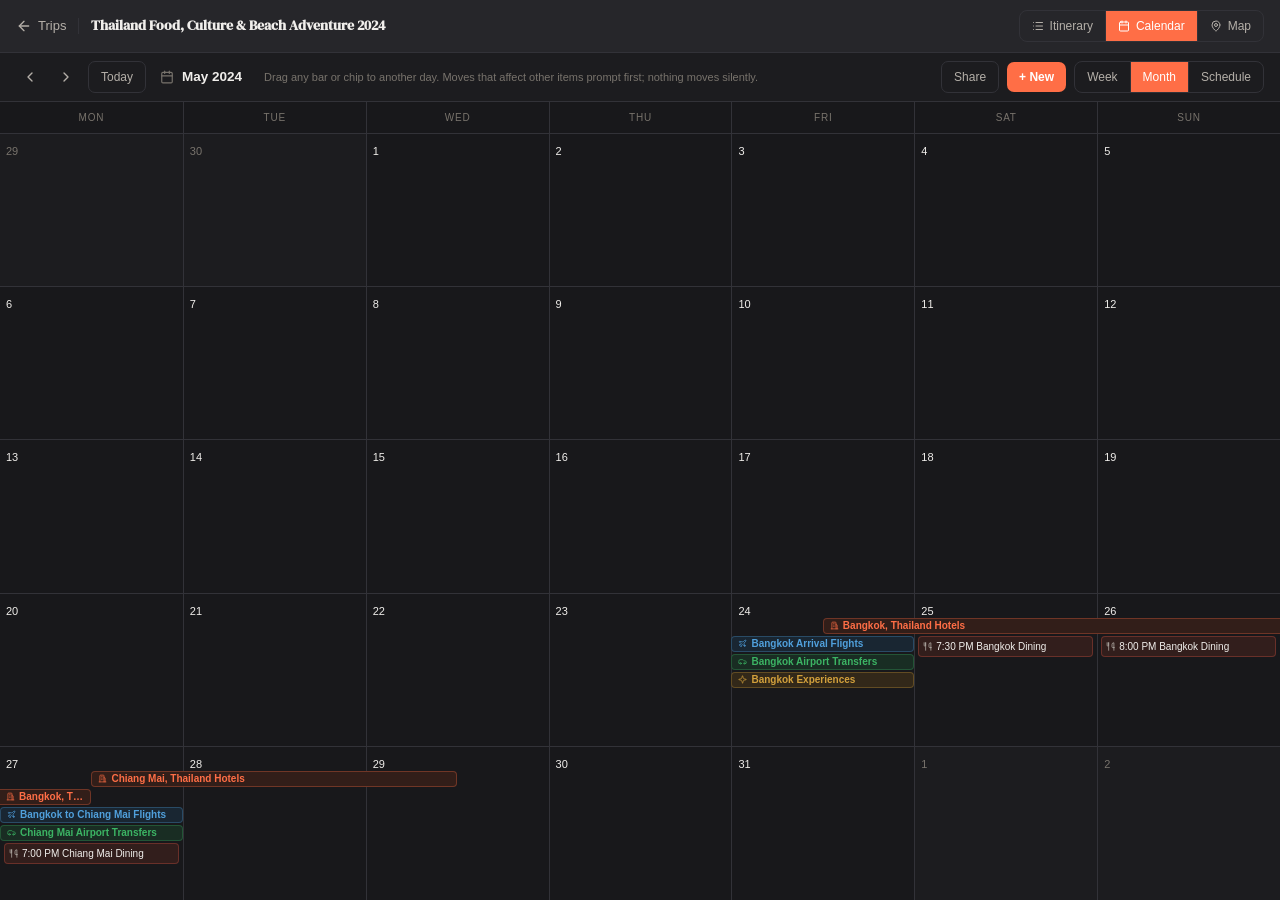
==== commit 1c5369f2: "Calendar rebuilt to prod MonthView parity: month grid, half-day hotel bars with cross-week continuat" ====
--- a/calendar.html
+++ b/calendar.html
@@ -8,20 +8,58 @@
   <link rel="stylesheet" href="add-flow.css">
   <link rel="stylesheet" href="date-cascade.css">
   <style>
-    body { background: var(--color-maestro-bg); color: var(--color-maestro-text-primary); font-family: -apple-system, BlinkMacSystemFont, 'Segoe UI', sans-serif; padding: 28px 32px; }
+    body { background: var(--color-maestro-bg); color: var(--color-maestro-text-primary); font-family: -apple-system, BlinkMacSystemFont, 'Segoe UI', sans-serif; margin: 0; }
   </style>
 </head>
 <body>
-  <div class="cal-wrap">
-    <div class="cal-top">
-      <a class="dc-cal-link" href="trip-detail.html" style="margin:0">← Itinerary view</a>
-      <div class="cal-titles">
-        <h1 class="cal-title">Thailand Food, Culture &amp; Beach Adventure 2024</h1>
-        <div class="cal-range" id="cal-range"></div>
+  <div class="dcm-page">
+    <div class="dcm-tripbar">
+      <a class="dcm-back" href="trip-detail.html">
+        <svg viewBox="0 0 24 24" width="16" height="16" fill="none" stroke="currentColor" stroke-width="2" stroke-linecap="round" stroke-linejoin="round"><path d="m12 19-7-7 7-7"/><path d="M19 12H5"/></svg>
+        Trips
+      </a>
+      <span class="dcm-vdiv"></span>
+      <h1 class="dcm-trip-title">Thailand Food, Culture &amp; Beach Adventure 2024</h1>
+      <span class="dcm-spacer"></span>
+      <div class="dcm-seg">
+        <a class="dcm-seg-btn" href="trip-detail.html">
+          <svg viewBox="0 0 24 24" width="12" height="12" fill="none" stroke="currentColor" stroke-width="2" stroke-linecap="round" stroke-linejoin="round"><path d="M3 5h.01"/><path d="M3 12h.01"/><path d="M3 19h.01"/><path d="M8 5h13"/><path d="M8 12h13"/><path d="M8 19h13"/></svg>
+          Itinerary
+        </a>
+        <button type="button" class="dcm-seg-btn dcm-seg-active">
+          <svg viewBox="0 0 24 24" width="12" height="12" fill="none" stroke="currentColor" stroke-width="2" stroke-linecap="round" stroke-linejoin="round"><path d="M8 2v4"/><path d="M16 2v4"/><rect width="18" height="18" x="3" y="4" rx="2"/><path d="M3 10h18"/></svg>
+          Calendar
+        </button>
+        <button type="button" class="dcm-seg-btn" data-demo-toast>
+          <svg viewBox="0 0 24 24" width="12" height="12" fill="none" stroke="currentColor" stroke-width="2" stroke-linecap="round" stroke-linejoin="round"><path d="M20 10c0 4.993-5.539 10.193-7.399 11.799a1 1 0 0 1-1.202 0C9.539 20.193 4 14.993 4 10a8 8 0 0 1 16 0"/><circle cx="12" cy="10" r="3"/></svg>
+          Map
+        </button>
       </div>
-      <div class="cal-hint">Drag a hotel stay or flight to another day. Other items are never moved silently: you get the same prompt as everywhere else.</div>
     </div>
-    <div class="cal-grid" id="cal-grid"></div>
+
+    <div class="dcm-toolbar">
+      <button type="button" class="dcm-tool-ic" data-demo-toast aria-label="Previous month"><svg viewBox="0 0 24 24" width="16" height="16" fill="none" stroke="currentColor" stroke-width="2" stroke-linecap="round" stroke-linejoin="round"><path d="m15 18-6-6 6-6"/></svg></button>
+      <button type="button" class="dcm-tool-ic" data-demo-toast aria-label="Next month"><svg viewBox="0 0 24 24" width="16" height="16" fill="none" stroke="currentColor" stroke-width="2" stroke-linecap="round" stroke-linejoin="round"><path d="m9 18 6-6-6-6"/></svg></button>
+      <button type="button" class="dcm-tool-btn" data-demo-toast>Today</button>
+      <span class="dcm-month-title">
+        <svg viewBox="0 0 24 24" width="14" height="14" fill="none" stroke="currentColor" stroke-width="2" stroke-linecap="round" stroke-linejoin="round"><path d="M8 2v4"/><path d="M16 2v4"/><rect width="18" height="18" x="3" y="4" rx="2"/><path d="M3 10h18"/></svg>
+        <span id="dcm-title"></span>
+      </span>
+      <span class="dcm-hint">Drag any bar or chip to another day. Moves that affect other items prompt first; nothing moves silently.</span>
+      <span class="dcm-spacer"></span>
+      <button type="button" class="dcm-tool-btn" data-demo-toast>Share</button>
+      <button type="button" class="dcm-tool-new" data-demo-toast>+ New</button>
+      <div class="dcm-seg">
+        <button type="button" class="dcm-seg-btn" data-demo-toast>Week</button>
+        <button type="button" class="dcm-seg-btn dcm-seg-active">Month</button>
+        <button type="button" class="dcm-seg-btn" data-demo-toast>Schedule</button>
+      </div>
+    </div>
+
+    <div class="dcm-dow">
+      <div>Mon</div><div>Tue</div><div>Wed</div><div>Thu</div><div>Fri</div><div>Sat</div><div>Sun</div>
+    </div>
+    <div id="dcm-month" class="dcm-month"></div>
   </div>
 
   <script src="add-flow.js"></script>
--- a/date-cascade.css
+++ b/date-cascade.css
@@ -143,28 +143,70 @@
 .dc-cal-link:hover { border-color: var(--color-maestro-accent); color: var(--color-maestro-text-primary); }
 .dc-cal-link svg { color: var(--color-maestro-accent); }
 
-/* ---- calendar page (calendar.html) ---- */
-.cal-wrap { max-width: 1500px; margin: 0 auto; }
-.cal-top { display: flex; align-items: center; gap: 18px; margin-bottom: 20px; flex-wrap: wrap; }
-.cal-titles { display: flex; flex-direction: column; gap: 2px; }
-.cal-title { font-size: 18px; font-weight: 700; color: var(--color-maestro-text-primary); margin: 0; }
-.cal-range { font-size: 12.5px; color: var(--color-maestro-text-tertiary); }
-.cal-hint { margin-left: auto; max-width: 380px; font-size: 11.5px; color: var(--color-maestro-text-tertiary); line-height: 1.45; }
-.cal-grid { display: grid; grid-auto-rows: 52px; row-gap: 6px; border: 1px solid var(--color-maestro-border); border-radius: 14px; padding: 12px; background: var(--color-maestro-card); overflow-x: auto; position: relative; }
-.cal-daybg { border-left: 1px dashed color-mix(in srgb, var(--color-maestro-border) 65%, transparent); }
-.cal-dayhead { display: flex; align-items: center; justify-content: center; font-size: 10.5px; font-weight: 600; letter-spacing: .04em; text-transform: uppercase; color: var(--color-maestro-text-tertiary); }
-.cal-corner { }
-.cal-label { display: flex; align-items: center; gap: 9px; padding-right: 12px; min-width: 0; }
-.cal-label-tx { display: flex; flex-direction: column; gap: 1px; min-width: 0; }
-.cal-label-name { font-size: 12px; font-weight: 600; color: var(--color-maestro-text-primary); white-space: nowrap; overflow: hidden; text-overflow: ellipsis; }
-.cal-label-meta { font-size: 10.5px; color: var(--color-maestro-text-tertiary); white-space: nowrap; overflow: hidden; text-overflow: ellipsis; }
-.cal-block { display: flex; align-items: center; justify-content: center; margin: 7px 3px; border-radius: 9px; font-size: 11px; font-weight: 600; border: 1px solid var(--color-maestro-border); background: var(--color-maestro-surface); color: var(--color-maestro-text-secondary); user-select: none; touch-action: none; }
-.cal-block-tx { white-space: nowrap; overflow: hidden; text-overflow: ellipsis; padding: 0 8px; }
-.cal-hotels { background: color-mix(in srgb, var(--color-maestro-accent) 16%, transparent); border-color: color-mix(in srgb, var(--color-maestro-accent) 45%, transparent); color: var(--color-maestro-text-primary); }
-.cal-flights { background: color-mix(in srgb, var(--color-maestro-accent) 8%, transparent); border-color: color-mix(in srgb, var(--color-maestro-accent) 30%, transparent); color: var(--color-maestro-text-primary); }
-.cal-drag { cursor: grab; }
-.cal-drag:hover { filter: brightness(1.12); }
-.cal-dragging { cursor: grabbing; opacity: .85; z-index: 5; box-shadow: 0 8px 24px rgba(0,0,0,.45); }
+/* ---- calendar page (calendar.html) — prod MonthView parity ---- */
+.dcm-page { display: flex; flex-direction: column; height: 100vh; }
+.dcm-spacer { flex: 1; }
+.dcm-vdiv { width: 1px; height: 16px; background: var(--color-maestro-border); }
+
+.dcm-tripbar { display: flex; align-items: center; gap: 12px; padding: 10px 16px; border-bottom: 1px solid var(--color-maestro-border); background: var(--color-maestro-card); }
+.dcm-back { display: inline-flex; align-items: center; gap: 6px; font-size: 13px; color: var(--color-maestro-text-secondary); text-decoration: none; }
+.dcm-back:hover { color: var(--color-maestro-text-primary); }
+.dcm-trip-title { font-size: 13.5px; font-weight: 600; color: var(--color-maestro-text-primary); margin: 0; }
+
+.dcm-seg { display: inline-flex; align-items: center; border: 1px solid var(--color-maestro-border); border-radius: 8px; overflow: hidden; }
+.dcm-seg-btn { display: inline-flex; align-items: center; gap: 6px; padding: 6px 12px; font-size: 12px; border: none; background: transparent; color: var(--color-maestro-text-secondary); cursor: pointer; text-decoration: none; font-family: inherit; }
+.dcm-seg-btn + .dcm-seg-btn { border-left: 1px solid var(--color-maestro-border); }
+.dcm-seg-btn:hover { background: var(--color-maestro-surface); }
+.dcm-seg-active { background: var(--color-maestro-accent); color: var(--color-maestro-on-accent); }
+.dcm-seg-active:hover { background: var(--color-maestro-accent); }
+
+.dcm-toolbar { display: flex; align-items: center; gap: 8px; padding: 8px 16px; border-bottom: 1px solid var(--color-maestro-border); background: color-mix(in srgb, var(--color-maestro-surface) 50%, transparent); }
+.dcm-tool-ic { display: grid; place-items: center; padding: 6px; border: none; border-radius: 7px; background: transparent; color: var(--color-maestro-text-secondary); cursor: pointer; }
+.dcm-tool-ic:hover { background: var(--color-maestro-surface); color: var(--color-maestro-text-primary); }
+.dcm-tool-btn { padding: 6px 12px; border: 1px solid var(--color-maestro-border); border-radius: 7px; background: transparent; color: var(--color-maestro-text-secondary); font-size: 12px; cursor: pointer; font-family: inherit; }
+.dcm-tool-btn:hover { background: var(--color-maestro-surface); color: var(--color-maestro-text-primary); }
+.dcm-tool-new { padding: 6px 12px; border: none; border-radius: 7px; background: var(--color-maestro-accent); color: var(--color-maestro-on-accent); font-size: 12px; font-weight: 600; cursor: pointer; font-family: inherit; }
+.dcm-tool-new:hover { filter: brightness(1.08); }
+.dcm-month-title { display: inline-flex; align-items: center; gap: 8px; font-size: 13.5px; font-weight: 600; color: var(--color-maestro-text-primary); margin-left: 6px; }
+.dcm-month-title svg { color: var(--color-maestro-text-tertiary); }
+.dcm-hint { font-size: 11px; color: var(--color-maestro-text-tertiary); margin-left: 14px; }
+
+.dcm-dow { display: grid; grid-template-columns: repeat(7, 1fr); border-bottom: 1px solid var(--color-maestro-border); }
+.dcm-dow div { padding: 8px 0; text-align: center; font-size: 10px; letter-spacing: .08em; text-transform: uppercase; color: var(--color-maestro-text-tertiary); border-left: 1px solid var(--color-maestro-border); }
+.dcm-dow div:first-child { border-left: none; }
+
+.dcm-month { flex: 1; min-height: 0; display: grid; grid-auto-rows: minmax(120px, 1fr); overflow-y: auto; }
+.dcm-week { position: relative; border-bottom: 1px solid var(--color-maestro-border); }
+.dcm-week:last-child { border-bottom: none; }
+.dcm-days { position: absolute; inset: 0; display: grid; grid-template-columns: repeat(7, 1fr); }
+.dcm-day { border-left: 1px solid var(--color-maestro-border); padding: 4px 6px; }
+.dcm-day:first-child { border-left: none; }
+.dcm-day.dcm-out { background: color-mix(in srgb, var(--color-maestro-surface) 50%, transparent); }
+.dcm-daynum { font-size: 11px; font-weight: 500; color: var(--color-maestro-text-primary); }
+.dcm-out .dcm-daynum { color: var(--color-maestro-text-tertiary); }
+
+.dcm-bars { position: absolute; left: 0; right: 0; top: 24px; bottom: 0; pointer-events: none; }
+.dcm-bar { pointer-events: auto; position: absolute; height: 16px; display: flex; align-items: center; gap: 4px; padding: 0 6px; font-size: 10px; font-weight: 600; font-family: inherit; border: 1px solid var(--color-maestro-border); border-radius: 4px; cursor: grab; user-select: none; touch-action: none; overflow: hidden; white-space: nowrap; }
+.dcm-bar:hover { box-shadow: inset 0 0 0 1px currentColor; }
+.dcm-bar:active { cursor: grabbing; }
+.dcm-bar svg { flex: 0 0 auto; opacity: .9; }
+.dcm-bar-tx { overflow: hidden; text-overflow: ellipsis; }
+.dcm-cont-l { border-top-left-radius: 0; border-bottom-left-radius: 0; border-left: 0; }
+.dcm-cont-r { border-top-right-radius: 0; border-bottom-right-radius: 0; border-right: 0; }
+.dcm-hotels { background: var(--color-maestro-accent-light); border-color: color-mix(in srgb, var(--color-maestro-accent) 30%, transparent); color: var(--color-maestro-accent); }
+.dcm-flights { background: var(--color-maestro-info-light); border-color: color-mix(in srgb, var(--color-maestro-info) 30%, transparent); color: var(--color-maestro-info); }
+.dcm-transfers { background: var(--color-maestro-success-light); border-color: color-mix(in srgb, var(--color-maestro-success) 30%, transparent); color: var(--color-maestro-success); }
+.dcm-experiences { background: var(--color-maestro-warning-light); border-color: color-mix(in srgb, var(--color-maestro-warning) 30%, transparent); color: var(--color-maestro-warning); }
+.dcm-notes { background: var(--color-maestro-surface); border-color: var(--color-maestro-border); color: var(--color-maestro-text-secondary); }
+
+.dcm-chips { position: absolute; inset: 0; display: grid; grid-template-columns: repeat(7, 1fr); padding-top: 24px; pointer-events: none; }
+.dcm-chipcol { min-width: 0; padding: 0 4px; pointer-events: auto; overflow: hidden; }
+.dcm-chip { width: 100%; display: flex; align-items: center; gap: 4px; padding: 2px 4px; margin-bottom: 2px; border-radius: 4px; border: 1px solid color-mix(in srgb, var(--color-maestro-danger) 30%, transparent); background: var(--color-maestro-danger-light); color: var(--color-maestro-text-primary); font-size: 10px; font-weight: 500; font-family: inherit; text-align: left; cursor: grab; user-select: none; touch-action: none; }
+.dcm-chip:hover { box-shadow: inset 0 0 0 1px color-mix(in srgb, var(--color-maestro-danger) 45%, transparent); }
+.dcm-chip:active { cursor: grabbing; }
+.dcm-chip svg { flex: 0 0 auto; color: var(--color-maestro-text-secondary); }
+.dcm-chip-tx { overflow: hidden; text-overflow: ellipsis; white-space: nowrap; }
+.dcm-dragging { opacity: .85; z-index: 6; box-shadow: 0 8px 24px rgba(0,0,0,.45); }
 
 /* ---- seeded demo collections (flights / transfers) ---- */
 .dc-seed-card { display: flex; align-items: center; gap: 10px; margin-top: 10px; padding: 11px 14px; border-radius: 12px; border: 1px solid var(--color-maestro-border); background: var(--color-maestro-card); }
